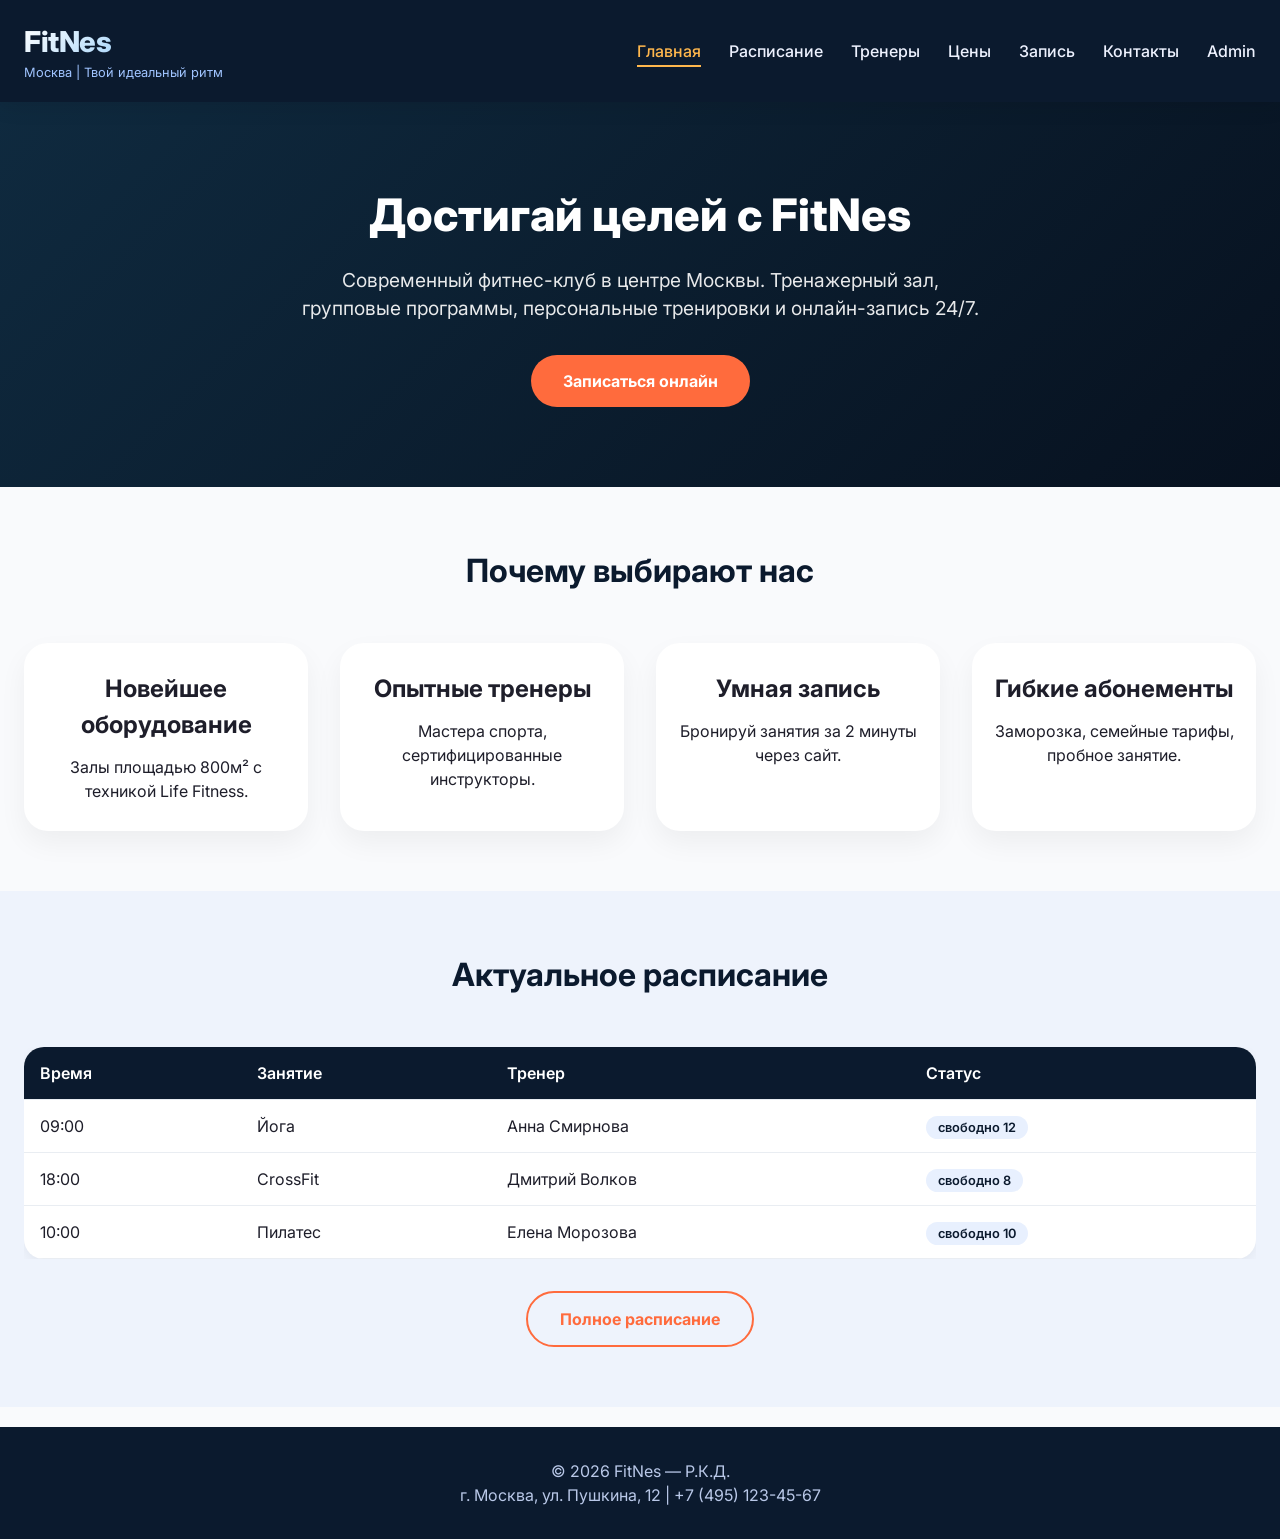
==== index.html @ ffdaf048 "Add files via upload" ====
<!DOCTYPE html>
<html lang="ru">
<head>
    <meta charset="UTF-8">
    <meta name="viewport" content="width=device-width, initial-scale=1.0, user-scalable=yes">
    <title>FitNes - Фитнес клуб | Главная</title>
    <link rel="preconnect" href="https://fonts.googleapis.com">
    <link rel="preconnect" href="https://fonts.gstatic.com" crossorigin>
    <link href="https://fonts.googleapis.com/css2?family=Inter:opsz,wght@14..32,300;14..32,400;14..32,600;14..32,700;14..32,800&display=swap" rel="stylesheet">
    <link rel="stylesheet" href="fitnesstyle.css">
</head>
<body>
<header class="header">
    <div class="container">
        <div class="logo">
            <h1>FitNes</h1>
            <p>Москва | Твой идеальный ритм</p>
        </div>
        <nav class="nav">
            <ul>
                <li><a href="index.html" class="active">Главная</a></li>
                <li><a href="schedule.html">Расписание</a></li>
                <li><a href="trainers.html">Тренеры</a></li>
                <li><a href="prices.html">Цены</a></li>
                <li><a href="booking.html">Запись</a></li>
                <li><a href="contact.html">Контакты</a></li>
                <li><a href="admin.html">Admin</a></li>
            </ul>
        </nav>
    </div>
</header>

<main>
    <section class="hero">
        <div class="container">
            <h2>Достигай целей с FitNes</h2>
            <p>Современный фитнес-клуб в центре Москвы. Тренажерный зал, групповые программы, персональные тренировки и онлайн-запись 24/7.</p>
            <a href="booking.html" class="btn">Записаться онлайн</a>
        </div>
    </section>

    <section class="section">
        <div class="container">
            <h2 class="section-title">Почему выбирают нас</h2>
            <div class="card-grid">
                <div class="card"><i class="fas fa-dumbbell"></i><h3>Новейшее оборудование</h3><p>Залы площадью 800м² с техникой Life Fitness.</p></div>
                <div class="card"><i class="fas fa-chalkboard-user"></i><h3>Опытные тренеры</h3><p>Мастера спорта, сертифицированные инструкторы.</p></div>
                <div class="card"><i class="fas fa-calendar-check"></i><h3>Умная запись</h3><p>Бронируй занятия за 2 минуты через сайт.</p></div>
                <div class="card"><i class="fas fa-heartbeat"></i><h3>Гибкие абонементы</h3><p>Заморозка, семейные тарифы, пробное занятие.</p></div>
            </div>
        </div>
    </section>

    <section class="section" style="background: #eef3fc;">
        <div class="container">
            <h2 class="section-title">Актуальное расписание</h2>
            <div class="table-wrapper">
                <table id="index-schedule">
                    <thead><tr><th>Время</th><th>Занятие</th><th>Тренер</th><th>Статус</th></tr>
                    </thead>
                    <tbody></tbody>
                </table>
            </div>
            <div style="text-align: center; margin-top: 32px;">
                <a href="schedule.html" class="btn btn-outline">Полное расписание</a>
            </div>
        </div>
    </section>
</main>

<footer>
    <div class="container">
        <p>© 2026 FitNes — Р.К.Д. </p>
        <p><i class="fas fa-map-marker-alt"></i> г. Москва, ул. Пушкина, 12 | <i class="fas fa-phone"></i> +7 (495) 123-45-67</p>
    </div>
</footer>

<script>
    if (!localStorage.getItem('trainings')) {
        const defaultTrainings = [
            { id: 1, day: "Понедельник", time: "09:00", activity: "Йога", trainer: "Анна Смирнова", spots: 12 },
            { id: 2, day: "Понедельник", time: "18:00", activity: "CrossFit", trainer: "Дмитрий Волков", spots: 8 },
            { id: 3, day: "Вторник", time: "10:00", activity: "Пилатес", trainer: "Елена Морозова", spots: 10 },
            { id: 4, day: "Вторник", time: "19:00", activity: "Танцы", trainer: "Олег Иванов", spots: 15 },
            { id: 5, day: "Среда", time: "12:00", activity: "Бокс", trainer: "Максим Кравцов", spots: 6 },
            { id: 6, day: "Среда", time: "20:00", activity: "Zumba", trainer: "Кристина Павлова", spots: 20 },
            { id: 7, day: "Четверг", time: "08:30", activity: "Стретчинг", trainer: "Анна Смирнова", spots: 14 },
            { id: 8, day: "Пятница", time: "17:00", activity: "Функциональный тренинг", trainer: "Дмитрий Волков", spots: 9 }
        ];
        localStorage.setItem('trainings', JSON.stringify(defaultTrainings));
    }
    if (!localStorage.getItem('bookings')) localStorage.setItem('bookings', JSON.stringify([]));
    if (!localStorage.getItem('contacts')) localStorage.setItem('contacts', JSON.stringify([]));

    function renderIndexSchedule() {
        const trainings = JSON.parse(localStorage.getItem('trainings'));
        const tbody = document.querySelector('#index-schedule tbody');
        if(tbody && trainings) {
            tbody.innerHTML = trainings.slice(0,3).map(t => `<tr><td>${t.time}</td><td>${t.activity}</td><td>${t.trainer}</td><td><span class="badge">свободно ${t.spots}</span></td></tr>`).join('');
        }
    }
    renderIndexSchedule();
</script>
</body>
</html>
---- fitnesstyle.css ----
* {
            margin: 0;
            padding: 0;
            box-sizing: border-box;
        }

        body {
            font-family: 'Inter', sans-serif;
            background-color: #f9fafc;
            color: #1e1e2a;
            line-height: 1.5;
        }

        /* Контейнер */
        .container {
            max-width: 1280px;
            margin: 0 auto;
            padding: 0 24px;
        }

        /* Шапка */
        .header {
            background: #0b1a2e;
            color: white;
            padding: 20px 0;
            position: sticky;
            top: 0;
            z-index: 100;
            box-shadow: 0 4px 20px rgba(0,0,0,0.1);
        }
        .header .container {
            display: flex;
            align-items: center;
            justify-content: space-between;
            flex-wrap: wrap;
            gap: 16px;
        }
        .logo h1 {
            font-size: 1.8rem;
            font-weight: 800;
            letter-spacing: -0.5px;
            background: linear-gradient(135deg, #fff, #64b5f6);
            -webkit-background-clip: text;
            background-clip: text;
            color: transparent;
        }
        .logo p {
            font-size: 0.8rem;
            color: #a0c4ff;
        }
        .nav ul {
            display: flex;
            gap: 28px;
            list-style: none;
            flex-wrap: wrap;
        }
        .nav a {
            color: #eef2ff;
            text-decoration: none;
            font-weight: 500;
            transition: 0.2s;
            font-size: 1rem;
        }
        .nav a:hover, .nav a.active {
            color: #ffb74d;
            border-bottom: 2px solid #ffb74d;
            padding-bottom: 4px;
        }

        /* Герой-блок */
        .hero {
            background: linear-gradient(135deg, #0f2a3f, #07111f);
            color: white;
            padding: 80px 0;
            text-align: center;
        }
        .hero h2 {
            font-size: 2.8rem;
            font-weight: 800;
            margin-bottom: 16px;
        }
        .hero p {
            font-size: 1.2rem;
            max-width: 700px;
            margin: 0 auto 32px;
            opacity: 0.9;
        }
        .btn {
            display: inline-block;
            background: #ff6b3d;
            color: white;
            padding: 14px 32px;
            border-radius: 40px;
            text-decoration: none;
            font-weight: 700;
            transition: 0.2s;
            border: none;
            cursor: pointer;
            font-size: 1rem;
        }
        .btn-outline {
            background: transparent;
            border: 2px solid #ff6b3d;
            color: #ff6b3d;
        }
        .btn-outline:hover {
            background: #ff6b3d;
            color: white;
        }
        .btn:hover {
            background: #e55a2c;
            transform: translateY(-2px);
        }

        /* Секции общие */
        .section {
            padding: 70px 0;
        }
        .section-title {
            font-size: 2.2rem;
            font-weight: 700;
            text-align: center;
            margin-bottom: 48px;
            color: #0b1a2e;
        }
        .card-grid {
            display: grid;
            grid-template-columns: repeat(auto-fit, minmax(280px, 1fr));
            gap: 32px;
        }
        .card {
            background: white;
            border-radius: 24px;
            padding: 28px 20px;
            box-shadow: 0 12px 28px rgba(0,0,0,0.05);
            transition: 0.2s;
            text-align: center;
        }
        .card i {
            font-size: 2.8rem;
            color: #ff6b3d;
            margin-bottom: 20px;
        }
        .card h3 {
            margin-bottom: 12px;
            font-size: 1.5rem;
        }

        /* Таблицы */
        .table-wrapper {
            overflow-x: auto;
        }
        table {
            width: 100%;
            background: white;
            border-radius: 20px;
            border-collapse: collapse;
            overflow: hidden;
            box-shadow: 0 4px 12px rgba(0,0,0,0.05);
        }
        th, td {
            padding: 14px 16px;
            text-align: left;
            border-bottom: 1px solid #e9edf2;
        }
        th {
            background: #0b1a2e;
            color: white;
            font-weight: 600;
        }
        tr:hover td {
            background-color: #f5f7fc;
        }
        .badge {
            background: #e8f0fe;
            color: #0b1a2e;
            padding: 4px 12px;
            border-radius: 30px;
            font-size: 0.8rem;
            font-weight: 600;
        }

        /* карточки тренеров */
        .trainer-card {
            text-align: center;
            background: white;
            border-radius: 28px;
            overflow: hidden;
            box-shadow: 0 15px 30px rgba(0,0,0,0.05);
        }
        .trainer-card img {
            width: 100%;
            height: 260px;
            object-fit: cover;
            background: #ddd;
        }
        .trainer-info {
            padding: 24px;
        }
        .price-list {
            list-style: none;
        }
        .price-list li {
            padding: 14px 0;
            border-bottom: 1px solid #edf2f7;
            display: flex;
            justify-content: space-between;
            font-weight: 500;
        }

        /* форма */
        .form-group {
            margin-bottom: 20px;
        }
        input, select, textarea {
            width: 100%;
            padding: 14px 18px;
            border: 1px solid #ccd7e6;
            border-radius: 30px;
            font-size: 1rem;
            font-family: inherit;
        }
        textarea {
            border-radius: 24px;
            resize: vertical;
        }

        .contact-grid {
            display: grid;
            grid-template-columns: 1fr 1fr;
            gap: 40px;
        }

        footer {
            background: #0b1a2e;
            color: #b9c8e8;
            padding: 32px 0;
            text-align: center;
        }

        @media (max-width: 768px) {
            .hero h2 { font-size: 2rem; }
            .section-title { font-size: 1.8rem; }
            .contact-grid { grid-template-columns: 1fr; }
            .nav ul { gap: 16px; justify-content: center; }
        }
        .alert-success {
            background: #d1e7dd;
            color: #0f5132;
            padding: 12px;
            border-radius: 12px;
            margin-top: 16px;
        }
        .admin-table {
            font-size: 0.9rem;
        }
                * { margin:0; padding:0; box-sizing: border-box; }
        body { font-family: 'Inter', sans-serif; background:#f9fafc; color:#1e1e2a; }
        .container { max-width:1280px; margin:0 auto; padding:0 24px; }
        .header { background:#0b1a2e; color:white; padding:20px 0; position:sticky; top:0; z-index:100; }
        .header .container { display:flex; justify-content:space-between; align-items:center; flex-wrap:wrap; gap:16px; }
        .logo h1 { font-size:1.8rem; font-weight:800; background:linear-gradient(135deg,#fff,#64b5f6); -webkit-background-clip:text; background-clip:text; color:transparent; }
        .nav ul { display:flex; gap:28px; list-style:none; flex-wrap:wrap; }
        .nav a { color:#eef2ff; text-decoration:none; font-weight:500; }
        .nav a:hover, .nav a.active { color:#ffb74d; border-bottom:2px solid #ffb74d; padding-bottom:4px; }
        .section { padding:60px 0; }
        .section-title { font-size:2rem; margin-bottom:32px; text-align:center; }
        table { width:100%; background:white; border-radius:20px; border-collapse:collapse; overflow:hidden; box-shadow:0 4px 12px rgba(0,0,0,0.05); }
        th, td { padding:14px 16px; text-align:left; border-bottom:1px solid #e9edf2; }
        th { background:#0b1a2e; color:white; }
        .btn-small { background:#ff6b3d; color:white; border:none; padding:6px 16px; border-radius:40px; cursor:pointer; font-weight:600; }
        .btn-small:hover { background:#e55a2c; }
        footer { background:#0b1a2e; color:#b9c8e8; padding:32px 0; text-align:center; margin-top:40px; }
        @media (max-width:768px){ .nav ul { gap:16px; justify-content:center; } table, th, td { font-size:0.85rem; } }
        .filter-bar { margin-bottom:24px; display:flex; gap:12px; flex-wrap:wrap; }
        .filter-bar select, .filter-bar input { padding:10px 16px; border-radius:40px; border:1px solid #ccc; }
        *{margin:0;padding:0;box-sizing:border-box}body{font-family:'Inter',sans-serif;background:#f9fafc}.container{max-width:1280px;margin:0 auto;padding:0 24px}.header{background:#0b1a2e;color:white;padding:20px 0}.header .container{display:flex;justify-content:space-between;align-items:center;flex-wrap:wrap}.nav ul{display:flex;gap:28px;list-style:none;flex-wrap:wrap}.nav a{color:#eef2ff;text-decoration:none}.nav a.active,.nav a:hover{color:#ffb74d}.section{padding:60px 0}.section-title{font-size:2rem;text-align:center;margin-bottom:48px}.trainer-grid{display:grid;grid-template-columns:repeat(auto-fit,minmax(260px,1fr));gap:32px}.trainer-card{background:white;border-radius:28px;overflow:hidden;box-shadow:0 10px 25px rgba(0,0,0,0.05);text-align:center}.trainer-card img{width:100%;height:280px;object-fit:cover;background:#ccc}.trainer-card h3{margin:20px 0 8px}.trainer-card p{padding:0 16px 20px;color:#4a5568}footer{background:#0b1a2e;color:#b9c8e8;text-align:center;padding:32px 0;margin-top:20px}
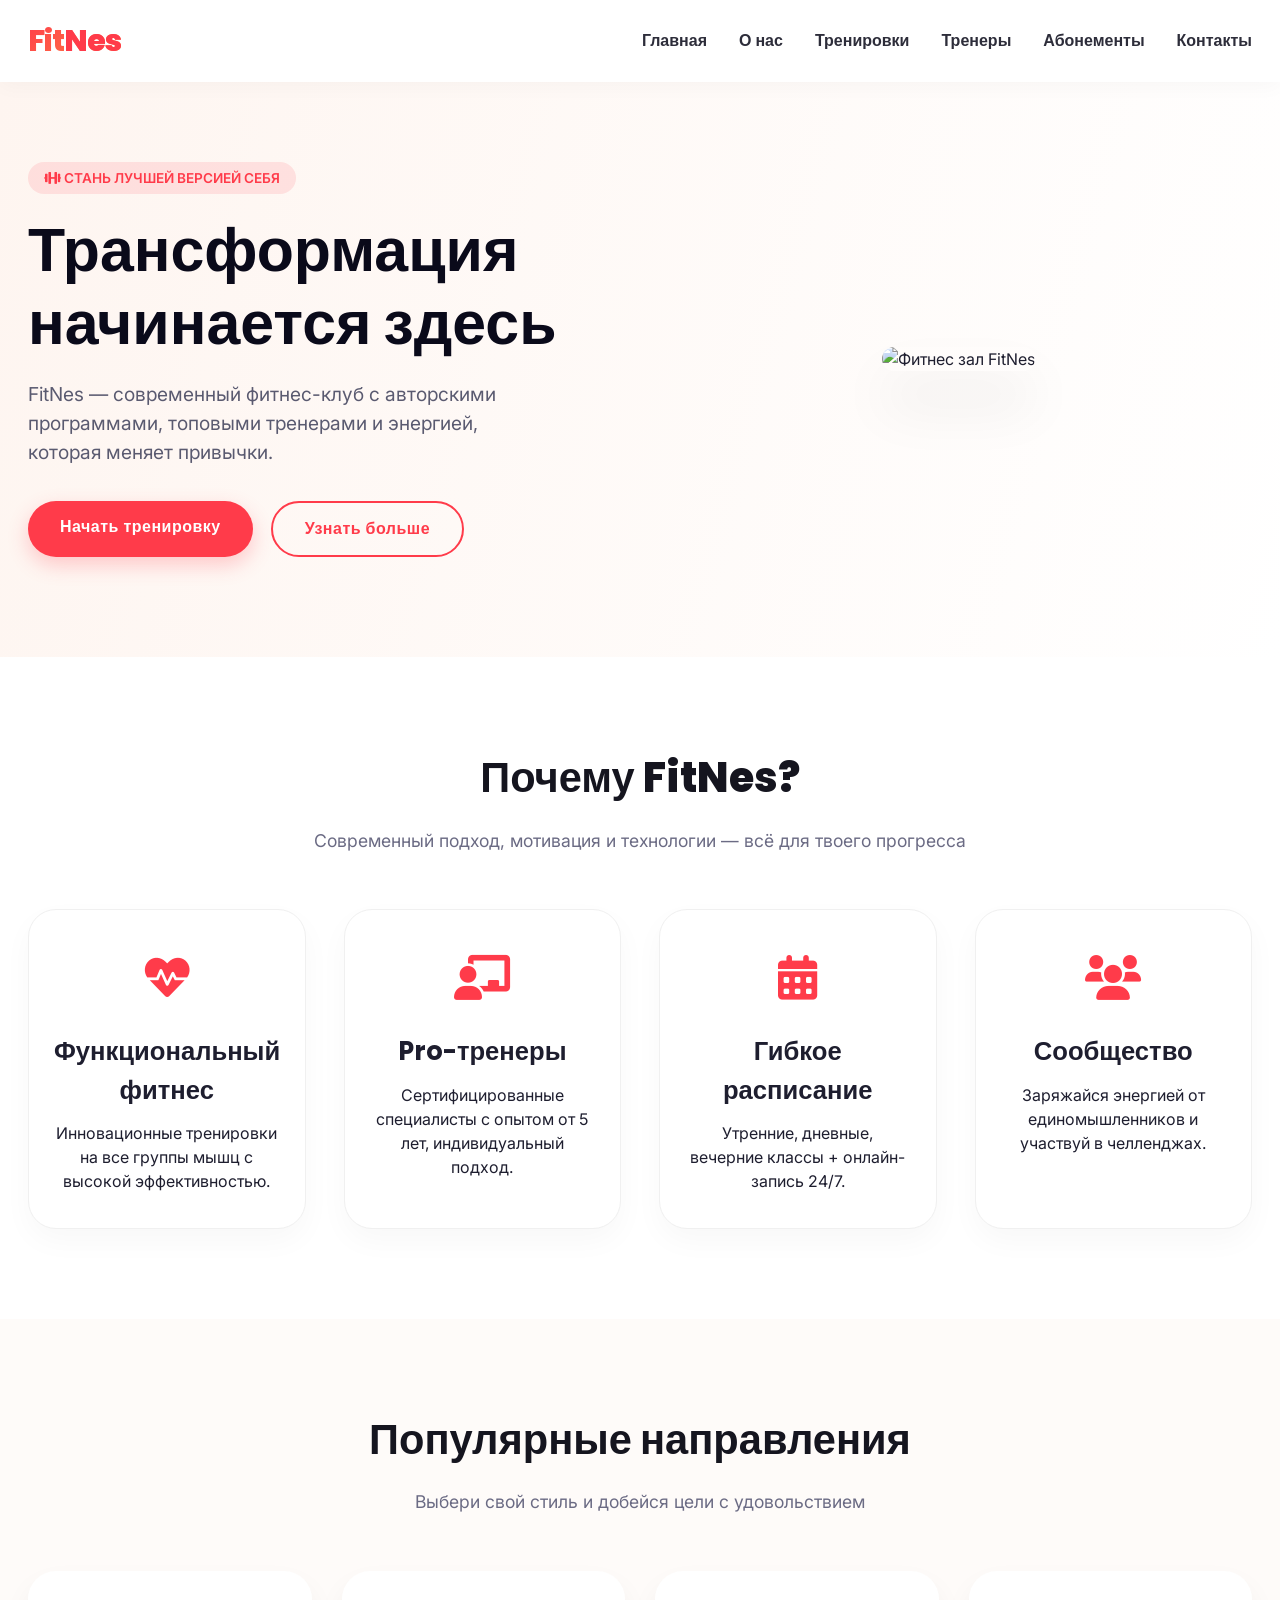
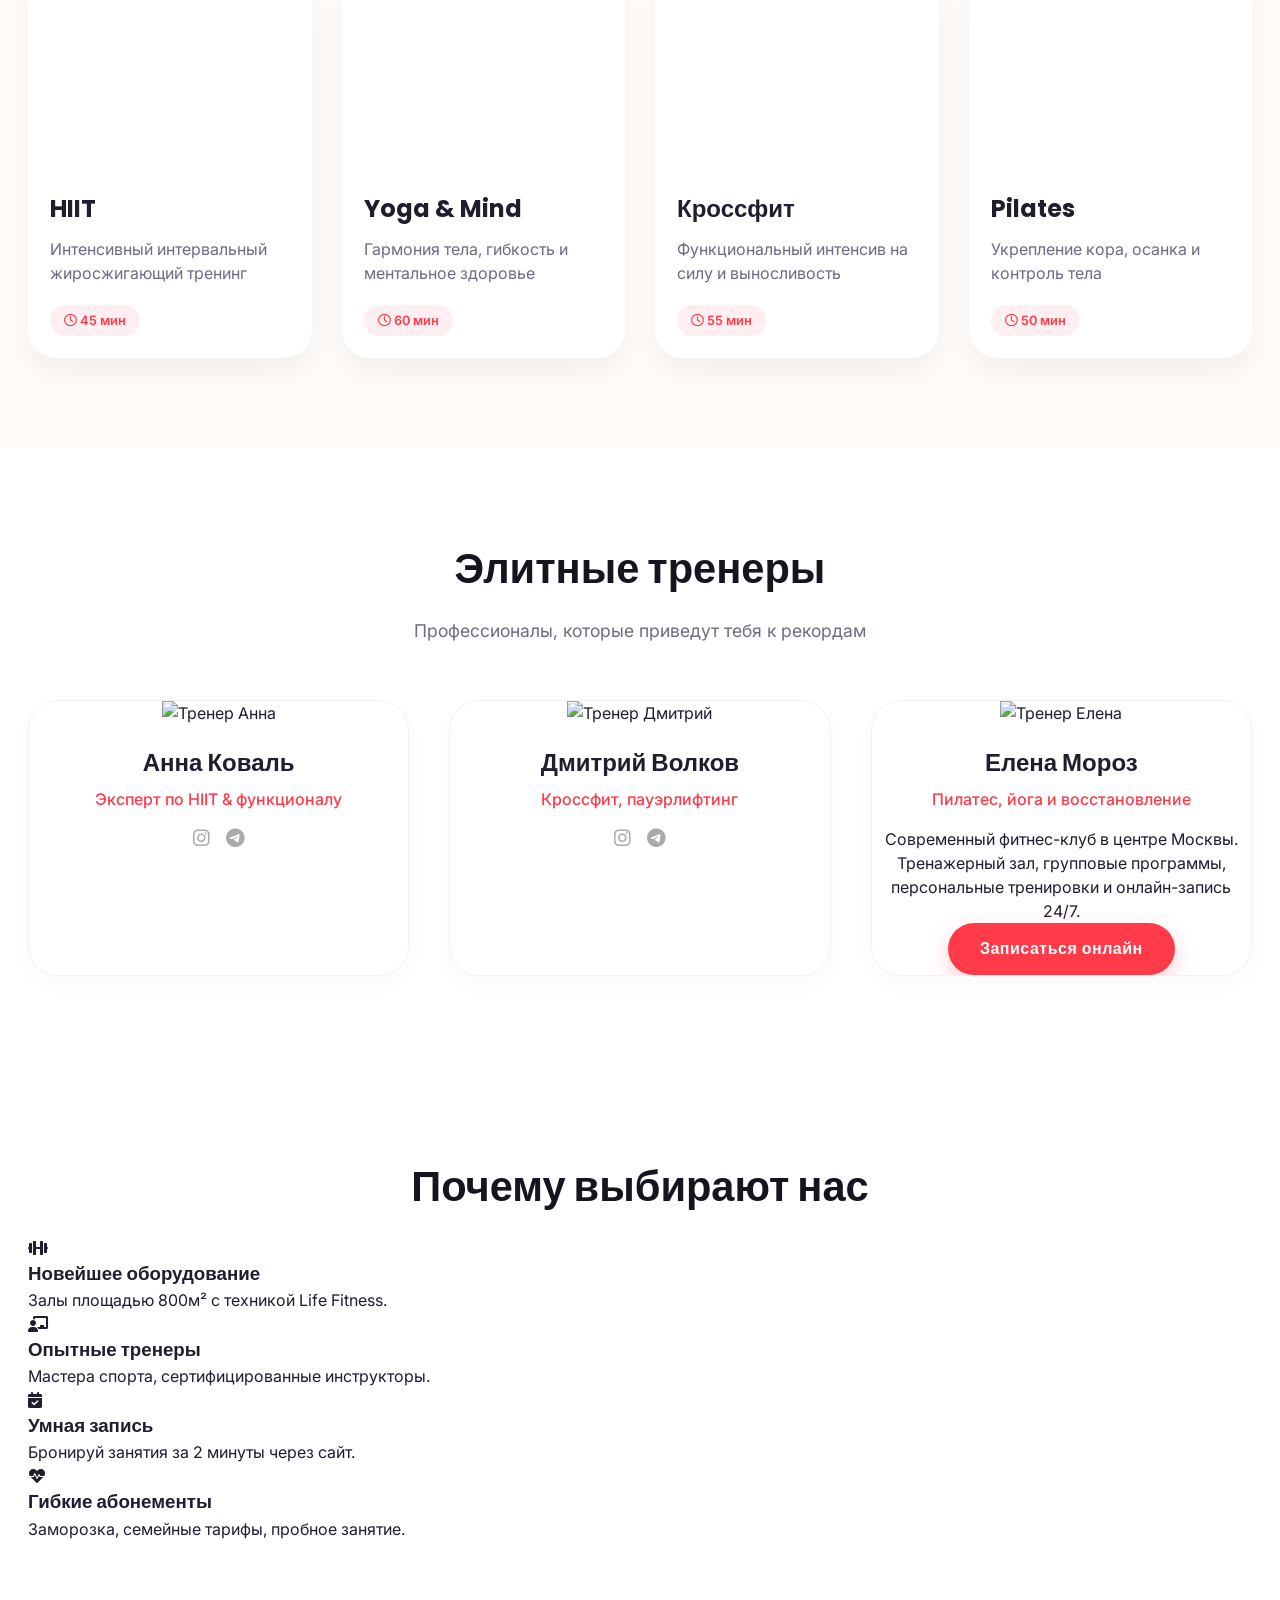
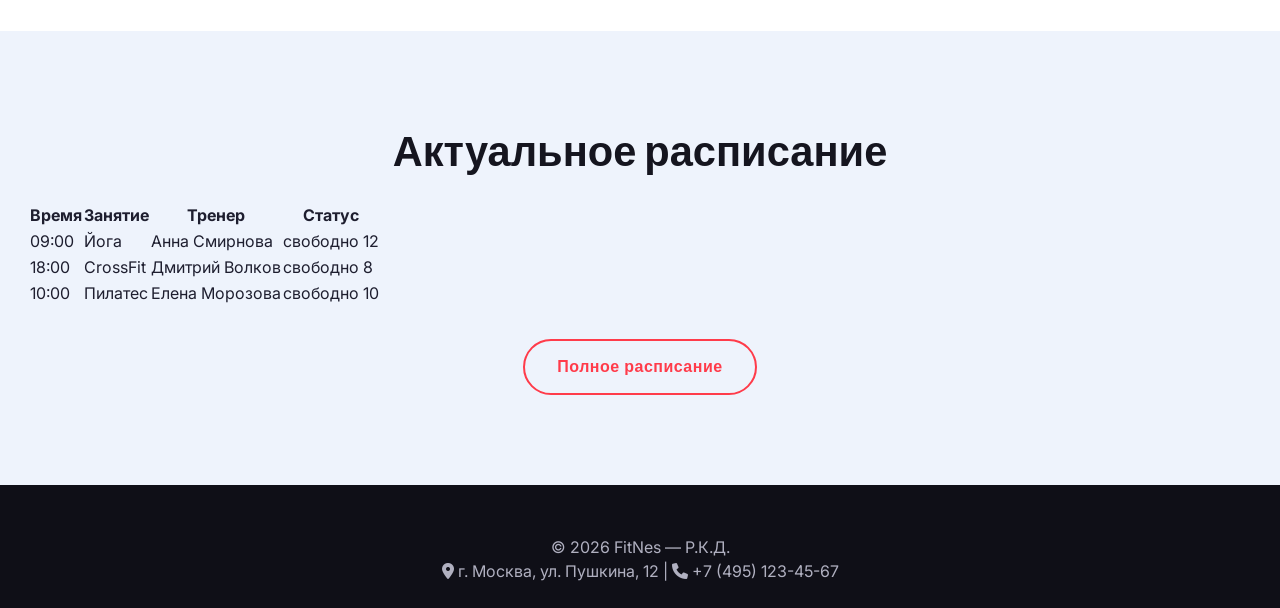
==== commit 3da77d9a: "Update index.html" ====
--- a/index.html
+++ b/index.html
@@ -2,39 +2,586 @@
 <html lang="ru">
 <head>
     <meta charset="UTF-8">
-    <meta name="viewport" content="width=device-width, initial-scale=1.0, user-scalable=yes">
-    <title>FitNes - Фитнес клуб | Главная</title>
-    <link rel="preconnect" href="https://fonts.googleapis.com">
-    <link rel="preconnect" href="https://fonts.gstatic.com" crossorigin>
-    <link href="https://fonts.googleapis.com/css2?family=Inter:opsz,wght@14..32,300;14..32,400;14..32,600;14..32,700;14..32,800&display=swap" rel="stylesheet">
-    <link rel="stylesheet" href="fitnesstyle.css">
+    <meta name="viewport" content="width=device-width, initial-scale=1.0, maximum-scale=1.0, user-scalable=yes">
+    <title>FitNes | Фитнес-клуб нового поколения</title>
+    <!-- Font Awesome 6 (icons) -->
+    <link rel="stylesheet" href="https://cdnjs.cloudflare.com/ajax/libs/font-awesome/6.0.0-beta3/css/all.min.css">
+    <!-- Google Fonts -->
+    <link href="https://fonts.googleapis.com/css2?family=Inter:opsz,wght@14..32,300;14..32,400;14..32,600;14..32,700;14..32,800&family=Poppins:wght@400;500;600;700;800&display=swap" rel="stylesheet">
+    <style>
+        /* ----------------------------------------------------------------
+           CSS отдельно (полный стиль для FitNes)
+           Все стили вынесены в этот блок для чистоты и удобства
+        ---------------------------------------------------------------- */
+        * {
+            margin: 0;
+            padding: 0;
+            box-sizing: border-box;
+        }
+
+        body {
+            font-family: 'Inter', sans-serif;
+            background-color: #ffffff;
+            color: #1e1e2f;
+            line-height: 1.5;
+            scroll-behavior: smooth;
+            overflow-x: hidden;
+        }
+
+        h1, h2, h3, h4, .logo, .nav-links a, .btn, .price {
+            font-family: 'Poppins', sans-serif;
+        }
+
+        .container {
+            max-width: 1280px;
+            margin: 0 auto;
+            padding: 0 28px;
+        }
+
+        /* Buttons */
+        .btn {
+            display: inline-block;
+            background: #ff3b4a;
+            color: white;
+            font-weight: 600;
+            padding: 14px 32px;
+            border-radius: 40px;
+            text-decoration: none;
+            transition: all 0.3s ease;
+            border: none;
+            cursor: pointer;
+            font-size: 1rem;
+            letter-spacing: 0.5px;
+            box-shadow: 0 8px 20px rgba(255, 59, 74, 0.25);
+        }
+
+        .btn-outline {
+            background: transparent;
+            border: 2px solid #ff3b4a;
+            color: #ff3b4a;
+            box-shadow: none;
+        }
+
+        .btn-outline:hover {
+            background: #ff3b4a;
+            color: white;
+            transform: translateY(-3px);
+        }
+
+        .btn:hover {
+            background: #e02e3c;
+            transform: translateY(-3px);
+            box-shadow: 0 15px 25px rgba(255, 59, 74, 0.35);
+        }
+
+        /* Header / Navbar */
+        header {
+            background: rgba(255, 255, 255, 0.98);
+            backdrop-filter: blur(0px);
+            box-shadow: 0 4px 20px rgba(0, 0, 0, 0.03);
+            position: sticky;
+            top: 0;
+            z-index: 1000;
+            width: 100%;
+            transition: all 0.2s;
+        }
+
+        .navbar {
+            display: flex;
+            justify-content: space-between;
+            align-items: center;
+            padding: 18px 0;
+            flex-wrap: wrap;
+        }
+
+        .logo {
+            font-size: 1.9rem;
+            font-weight: 800;
+            letter-spacing: -1px;
+            background: linear-gradient(135deg, #ff3b4a, #ff8c42);
+            background-clip: text;
+            -webkit-background-clip: text;
+            color: transparent;
+        }
+        .logo span {
+            color: #ff3b4a;
+            background: none;
+            -webkit-background-clip: unset;
+        }
+
+        .nav-links {
+            display: flex;
+            gap: 32px;
+            list-style: none;
+        }
+
+        .nav-links li a {
+            text-decoration: none;
+            font-weight: 600;
+            color: #2d2d3a;
+            transition: 0.2s;
+            font-size: 1rem;
+        }
+
+        .nav-links li a:hover, .nav-links li a.active {
+            color: #ff3b4a;
+        }
+
+        .hamburger {
+            display: none;
+            font-size: 1.8rem;
+            cursor: pointer;
+            color: #1e1e2f;
+        }
+
+        /* Hero Section */
+        .hero {
+            background: linear-gradient(105deg, #fef5f0 0%, #ffffff 100%);
+            padding: 80px 0 100px;
+            position: relative;
+            overflow: hidden;
+        }
+        .hero-grid {
+            display: flex;
+            align-items: center;
+            gap: 50px;
+            flex-wrap: wrap;
+        }
+        .hero-content {
+            flex: 1;
+        }
+        .hero-badge {
+            background: rgba(255, 59, 74, 0.12);
+            display: inline-block;
+            padding: 6px 16px;
+            border-radius: 40px;
+            color: #ff3b4a;
+            font-weight: 600;
+            font-size: 0.85rem;
+            margin-bottom: 20px;
+        }
+        .hero-content h1 {
+            font-size: 3.8rem;
+            line-height: 1.2;
+            font-weight: 800;
+            color: #0a0a1a;
+            margin-bottom: 20px;
+        }
+        .hero-content p {
+            font-size: 1.2rem;
+            color: #5a5a70;
+            max-width: 500px;
+            margin-bottom: 35px;
+        }
+        .hero-buttons {
+            display: flex;
+            gap: 18px;
+            flex-wrap: wrap;
+        }
+        .hero-image {
+            flex: 1;
+            text-align: center;
+        }
+        .hero-image img {
+            max-width: 100%;
+            border-radius: 40px;
+            box-shadow: 0 35px 55px rgba(0,0,0,0.08);
+        }
+
+        /* Section titles */
+        section {
+            padding: 90px 0;
+        }
+        .section-title {
+            text-align: center;
+            font-size: 2.6rem;
+            font-weight: 800;
+            margin-bottom: 18px;
+            color: #15151f;
+        }
+        .section-sub {
+            text-align: center;
+            color: #6b6b84;
+            max-width: 680px;
+            margin: 0 auto 55px;
+            font-size: 1.1rem;
+        }
+
+        /* Features grid */
+        .features-grid {
+            display: grid;
+            grid-template-columns: repeat(auto-fit, minmax(260px, 1fr));
+            gap: 38px;
+            margin-top: 20px;
+        }
+        .feature-card {
+            background: #ffffff;
+            padding: 35px 25px;
+            border-radius: 28px;
+            text-align: center;
+            transition: 0.25s ease;
+            box-shadow: 0 12px 30px rgba(0, 0, 0, 0.03);
+            border: 1px solid #f0f0f0;
+        }
+        .feature-card:hover {
+            transform: translateY(-8px);
+            border-color: #ffe0e2;
+            box-shadow: 0 25px 40px rgba(255, 59, 74, 0.08);
+        }
+        .feature-icon {
+            font-size: 2.8rem;
+            color: #ff3b4a;
+            margin-bottom: 20px;
+        }
+        .feature-card h3 {
+            font-size: 1.6rem;
+            margin-bottom: 12px;
+        }
+
+        /* Classes grid */
+        .classes-grid {
+            display: grid;
+            grid-template-columns: repeat(auto-fit, minmax(260px, 1fr));
+            gap: 30px;
+        }
+        .class-card {
+            background: white;
+            border-radius: 28px;
+            overflow: hidden;
+            box-shadow: 0 15px 30px rgba(0, 0, 0, 0.05);
+            transition: all 0.3s;
+        }
+        .class-card:hover {
+            transform: scale(1.02);
+        }
+        .class-img {
+            height: 200px;
+            background-size: cover;
+            background-position: center;
+        }
+        .class-card h3, .class-card p {
+            padding: 0 22px;
+        }
+        .class-card h3 {
+            margin-top: 20px;
+            font-size: 1.5rem;
+        }
+        .class-card p {
+            color: #6b6b84;
+            margin: 10px 0 20px;
+        }
+        .class-tag {
+            display: inline-block;
+            margin: 0 22px 22px;
+            background: #ffeff0;
+            padding: 6px 14px;
+            border-radius: 50px;
+            font-weight: 600;
+            font-size: 0.8rem;
+            color: #ff3b4a;
+        }
+
+        /* Trainers grid */
+        .trainers-grid {
+            display: grid;
+            grid-template-columns: repeat(auto-fit, minmax(270px, 1fr));
+            gap: 40px;
+        }
+        .trainer-card {
+            background: #ffffff;
+            border-radius: 30px;
+            overflow: hidden;
+            text-align: center;
+            box-shadow: 0 10px 25px rgba(0,0,0,0.02);
+            transition: 0.3s;
+            border: 1px solid #f2f2f2;
+        }
+        .trainer-card img {
+            width: 100%;
+            height: 300px;
+            object-fit: cover;
+        }
+        .trainer-card h3 {
+            margin-top: 20px;
+            font-size: 1.5rem;
+        }
+        .trainer-role {
+            color: #ff3b4a;
+            font-weight: 500;
+            margin: 6px 0 16px;
+        }
+        .trainer-social i {
+            margin: 0 8px 20px;
+            font-size: 1.2rem;
+            color: #aaa;
+            transition: 0.2s;
+            cursor: pointer;
+        }
+        .trainer-social i:hover { color: #ff3b4a; }
+
+        /* Pricing */
+        .pricing-grid {
+            display: flex;
+            flex-wrap: wrap;
+            gap: 30px;
+            justify-content: center;
+        }
+        .pricing-card {
+            background: white;
+            flex: 1;
+            min-width: 260px;
+            border-radius: 32px;
+            padding: 40px 25px;
+            text-align: center;
+            transition: 0.25s;
+            border: 1px solid #eee;
+            box-shadow: 0 12px 25px rgba(0,0,0,0.02);
+        }
+        .pricing-card.popular {
+            border: 2px solid #ff3b4a;
+            background: #fffafb;
+            transform: scale(1.02);
+        }
+        .price {
+            font-size: 2.9rem;
+            font-weight: 800;
+            color: #1e1e2f;
+            margin: 20px 0;
+        }
+        .price small {
+            font-size: 1rem;
+            font-weight: 400;
+        }
+        .pricing-card ul {
+            list-style: none;
+            margin: 30px 0;
+        }
+        .pricing-card li {
+            margin: 12px 0;
+            color: #5a5a70;
+        }
+
+        /* Testimonials */
+        .testimonials-slider {
+            display: flex;
+            gap: 35px;
+            flex-wrap: wrap;
+            justify-content: center;
+        }
+        .testimonial {
+            background: #fefaf8;
+            border-radius: 32px;
+            padding: 35px;
+            max-width: 380px;
+            box-shadow: 0 12px 28px rgba(0,0,0,0.03);
+            border: 1px solid #fae9e5;
+        }
+        .stars {
+            color: #ffb83b;
+            margin-bottom: 18px;
+        }
+        .testimonial p {
+            font-style: italic;
+            color: #2d2d3a;
+            margin-bottom: 25px;
+        }
+        .testimonial h4 {
+            font-weight: 700;
+        }
+
+        /* Contact */
+        .contact-wrap {
+            display: flex;
+            flex-wrap: wrap;
+            gap: 45px;
+            background: #fefbf9;
+            border-radius: 48px;
+            padding: 45px;
+        }
+        .contact-info {
+            flex: 1;
+        }
+        .contact-info i {
+            color: #ff3b4a;
+            margin-right: 15px;
+            width: 28px;
+        }
+        .contact-info p {
+            margin: 20px 0;
+            display: flex;
+            align-items: center;
+        }
+        .contact-form {
+            flex: 1;
+        }
+        .input-group {
+            margin-bottom: 20px;
+        }
+        .input-group input, .input-group textarea {
+            width: 100%;
+            padding: 15px 20px;
+            border-radius: 50px;
+            border: 1px solid #e2e2e8;
+            font-family: inherit;
+            transition: 0.2s;
+        }
+        .input-group textarea {
+            border-radius: 28px;
+            resize: vertical;
+        }
+        .input-group input:focus, .input-group textarea:focus {
+            outline: none;
+            border-color: #ff3b4a;
+        }
+
+        /* Footer */
+        footer {
+            background: #0f0f17;
+            color: #b0b0c0;
+            padding: 50px 0 25px;
+            text-align: center;
+        }
+        .social-icons {
+            margin: 25px 0;
+        }
+        .social-icons a {
+            color: white;
+            background: #252536;
+            margin: 0 10px;
+            display: inline-block;
+            width: 44px;
+            height: 44px;
+            line-height: 44px;
+            border-radius: 50%;
+            transition: 0.25s;
+        }
+        .social-icons a:hover {
+            background: #ff3b4a;
+            transform: translateY(-3px);
+        }
+
+        /* Responsive */
+        @media (max-width: 980px) {
+            .hero-content h1 { font-size: 2.8rem; }
+            .section-title { font-size: 2rem; }
+            .navbar { padding: 15px 0; }
+            .nav-links {
+                position: fixed;
+                top: 75px;
+                left: -100%;
+                width: 80%;
+                height: calc(100vh - 75px);
+                background: white;
+                flex-direction: column;
+                align-items: center;
+                justify-content: flex-start;
+                padding-top: 50px;
+                gap: 35px;
+                transition: 0.3s;
+                box-shadow: 5px 0 20px rgba(0,0,0,0.05);
+                z-index: 999;
+            }
+            .nav-links.active {
+                left: 0;
+            }
+            .hamburger {
+                display: block;
+            }
+            .contact-wrap {
+                padding: 30px;
+            }
+        }
+        @media (max-width: 680px) {
+            .hero-grid { flex-direction: column-reverse; text-align: center; }
+            .hero-content p { max-width: 100%; }
+            .hero-buttons { justify-content: center; }
+            section { padding: 60px 0; }
+        }
+        .active-link {
+            color: #ff3b4a !important;
+            font-weight: 700;
+        }
+    </style>
 </head>
 <body>
-<header class="header">
+
+<header>
     <div class="container">
-        <div class="logo">
-            <h1>FitNes</h1>
-            <p>Москва | Твой идеальный ритм</p>
+        <div class="navbar">
+            <div class="logo">Fit<span>Nes</span></div>
+            <div class="hamburger" id="hamburger">
+                <i class="fas fa-bars"></i>
+            </div>
+            <ul class="nav-links" id="navLinks">
+                <li><a href="#home" class="nav-link">Главная</a></li>
+                <li><a href="#about" class="nav-link">О нас</a></li>
+                <li><a href="#classes" class="nav-link">Тренировки</a></li>
+                <li><a href="#trainers" class="nav-link">Тренеры</a></li>
+                <li><a href="#pricing" class="nav-link">Абонементы</a></li>
+                <li><a href="#contact" class="nav-link">Контакты</a></li>
+            </ul>
         </div>
-        <nav class="nav">
-            <ul>
-                <li><a href="index.html" class="active">Главная</a></li>
-                <li><a href="schedule.html">Расписание</a></li>
-                <li><a href="trainers.html">Тренеры</a></li>
-                <li><a href="prices.html">Цены</a></li>
-                <li><a href="booking.html">Запись</a></li>
-                <li><a href="contact.html">Контакты</a></li>
-                <li><a href="admin.html">Admin</a></li>
-            </ul>
-        </nav>
     </div>
 </header>
 
 <main>
-    <section class="hero">
+    <!-- Hero section -->
+    <section id="home" class="hero">
         <div class="container">
-            <h2>Достигай целей с FitNes</h2>
-            <p>Современный фитнес-клуб в центре Москвы. Тренажерный зал, групповые программы, персональные тренировки и онлайн-запись 24/7.</p>
+            <div class="hero-grid">
+                <div class="hero-content">
+                    <div class="hero-badge"><i class="fas fa-dumbbell"></i>  СТАНЬ ЛУЧШЕЙ ВЕРСИЕЙ СЕБЯ</div>
+                    <h1>Трансформация<br> начинается здесь</h1>
+                    <p>FitNes — современный фитнес-клуб с авторскими программами, топовыми тренерами и энергией, которая меняет привычки.</p>
+                    <div class="hero-buttons">
+                        <a href="#pricing" class="btn">Начать тренировку</a>
+                        <a href="#about" class="btn btn-outline">Узнать больше</a>
+                    </div>
+                </div>
+                <div class="hero-image">
+                    <img src="https://images.pexels.com/photos/4162449/pexels-photo-4162449.jpeg?auto=compress&cs=tinysrgb&w=800&h=600&fit=crop" alt="Фитнес зал FitNes">
+                </div>
+            </div>
+        </div>
+    </section>
+
+    <!-- About / Features -->
+    <section id="about">
+        <div class="container">
+            <h2 class="section-title">Почему FitNes?</h2>
+            <div class="section-sub">Современный подход, мотивация и технологии — всё для твоего прогресса</div>
+            <div class="features-grid">
+                <div class="feature-card"><div class="feature-icon"><i class="fas fa-heartbeat"></i></div><h3>Функциональный фитнес</h3><p>Инновационные тренировки на все группы мышц с высокой эффективностью.</p></div>
+                <div class="feature-card"><div class="feature-icon"><i class="fas fa-chalkboard-user"></i></div><h3>Pro-тренеры</h3><p>Сертифицированные специалисты с опытом от 5 лет, индивидуальный подход.</p></div>
+                <div class="feature-card"><div class="feature-icon"><i class="fas fa-calendar-alt"></i></div><h3>Гибкое расписание</h3><p>Утренние, дневные, вечерние классы + онлайн-запись 24/7.</p></div>
+                <div class="feature-card"><div class="feature-icon"><i class="fas fa-users"></i></div><h3>Сообщество</h3><p>Заряжайся энергией от единомышленников и участвуй в челленджах.</p></div>
+            </div>
+        </div>
+    </section>
+
+    <!-- Classes -->
+    <section id="classes" style="background-color: #fefbf9;">
+        <div class="container">
+            <h2 class="section-title">Популярные направления</h2>
+            <div class="section-sub">Выбери свой стиль и добейся цели с удовольствием</div>
+            <div class="classes-grid">
+                <div class="class-card"><div class="class-img" style="background-image: url('https://images.pexels.com/photos/5052877/pexels-photo-5052877.jpeg?auto=compress&cs=tinysrgb&w=600&h=400&fit=crop');"></div><h3>HIIT</h3><p>Интенсивный интервальный жиросжигающий тренинг</p><div class="class-tag"><i class="far fa-clock"></i> 45 мин</div></div>
+                <div class="class-card"><div class="class-img" style="background-image: url('https://images.pexels.com/photos/4498362/pexels-photo-4498362.jpeg?auto=compress&cs=tinysrgb&w=600&h=400&fit=crop');"></div><h3>Yoga & Mind</h3><p>Гармония тела, гибкость и ментальное здоровье</p><div class="class-tag"><i class="far fa-clock"></i> 60 мин</div></div>
+                <div class="class-card"><div class="class-img" style="background-image: url('https://images.pexels.com/photos/841130/pexels-photo-841130.jpeg?auto=compress&cs=tinysrgb&w=600&h=400&fit=crop');"></div><h3>Кроссфит</h3><p>Функциональный интенсив на силу и выносливость</p><div class="class-tag"><i class="far fa-clock"></i> 55 мин</div></div>
+                <div class="class-card"><div class="class-img" style="background-image: url('https://images.pexels.com/photos/3756766/pexels-photo-3756766.jpeg?auto=compress&cs=tinysrgb&w=600&h=400&fit=crop');"></div><h3>Pilates</h3><p>Укрепление кора, осанка и контроль тела</p><div class="class-tag"><i class="far fa-clock"></i> 50 мин</div></div>
+            </div>
+        </div>
+    </section>
+
+    <!-- Trainers -->
+    <section id="trainers">
+        <div class="container">
+            <h2 class="section-title">Элитные тренеры</h2>
+            <div class="section-sub">Профессионалы, которые приведут тебя к рекордам</div>
+            <div class="trainers-grid">
+                <div class="trainer-card"><img src="https://images.pexels.com/photos/428364/pexels-photo-428364.jpeg?auto=compress&cs=tinysrgb&w=400&h=500&fit=crop" alt="Тренер Анна"><h3>Анна Коваль</h3><div class="trainer-role">Эксперт по HIIT & функционалу</div><div class="trainer-social"><i class="fab fa-instagram"></i><i class="fab fa-telegram"></i></div></div>
+                <div class="trainer-card"><img src="https://images.pexels.com/photos/6455865/pexels-photo-6455865.jpeg?auto=compress&cs=tinysrgb&w=400&h=500&fit=crop" alt="Тренер Дмитрий"><h3>Дмитрий Волков</h3><div class="trainer-role">Кроссфит, пауэрлифтинг</div><div class="trainer-social"><i class="fab fa-instagram"></i><i class="fab fa-telegram"></i></div></div>
+                <div class="trainer-card"><img src="https://images.pexels.com/photos/6456124/pexels-photo-6456124.jpeg?auto=compress&cs=tinysrgb&w=400&h=500&fit=crop" alt="Тренер Елена"><h3>Елена Мороз</h3><div class="trainer-role">Пилатес, йога и восстановление</div>            <p>Современный фитнес-клуб в центре Москвы. Тренажерный зал, групповые программы, персональные тренировки и онлайн-запись 24/7.</p>
             <a href="booking.html" class="btn">Записаться онлайн</a>
         </div>
     </section>
@@ -102,4 +649,4 @@
     renderIndexSchedule();
 </script>
 </body>
-</html>+</html>
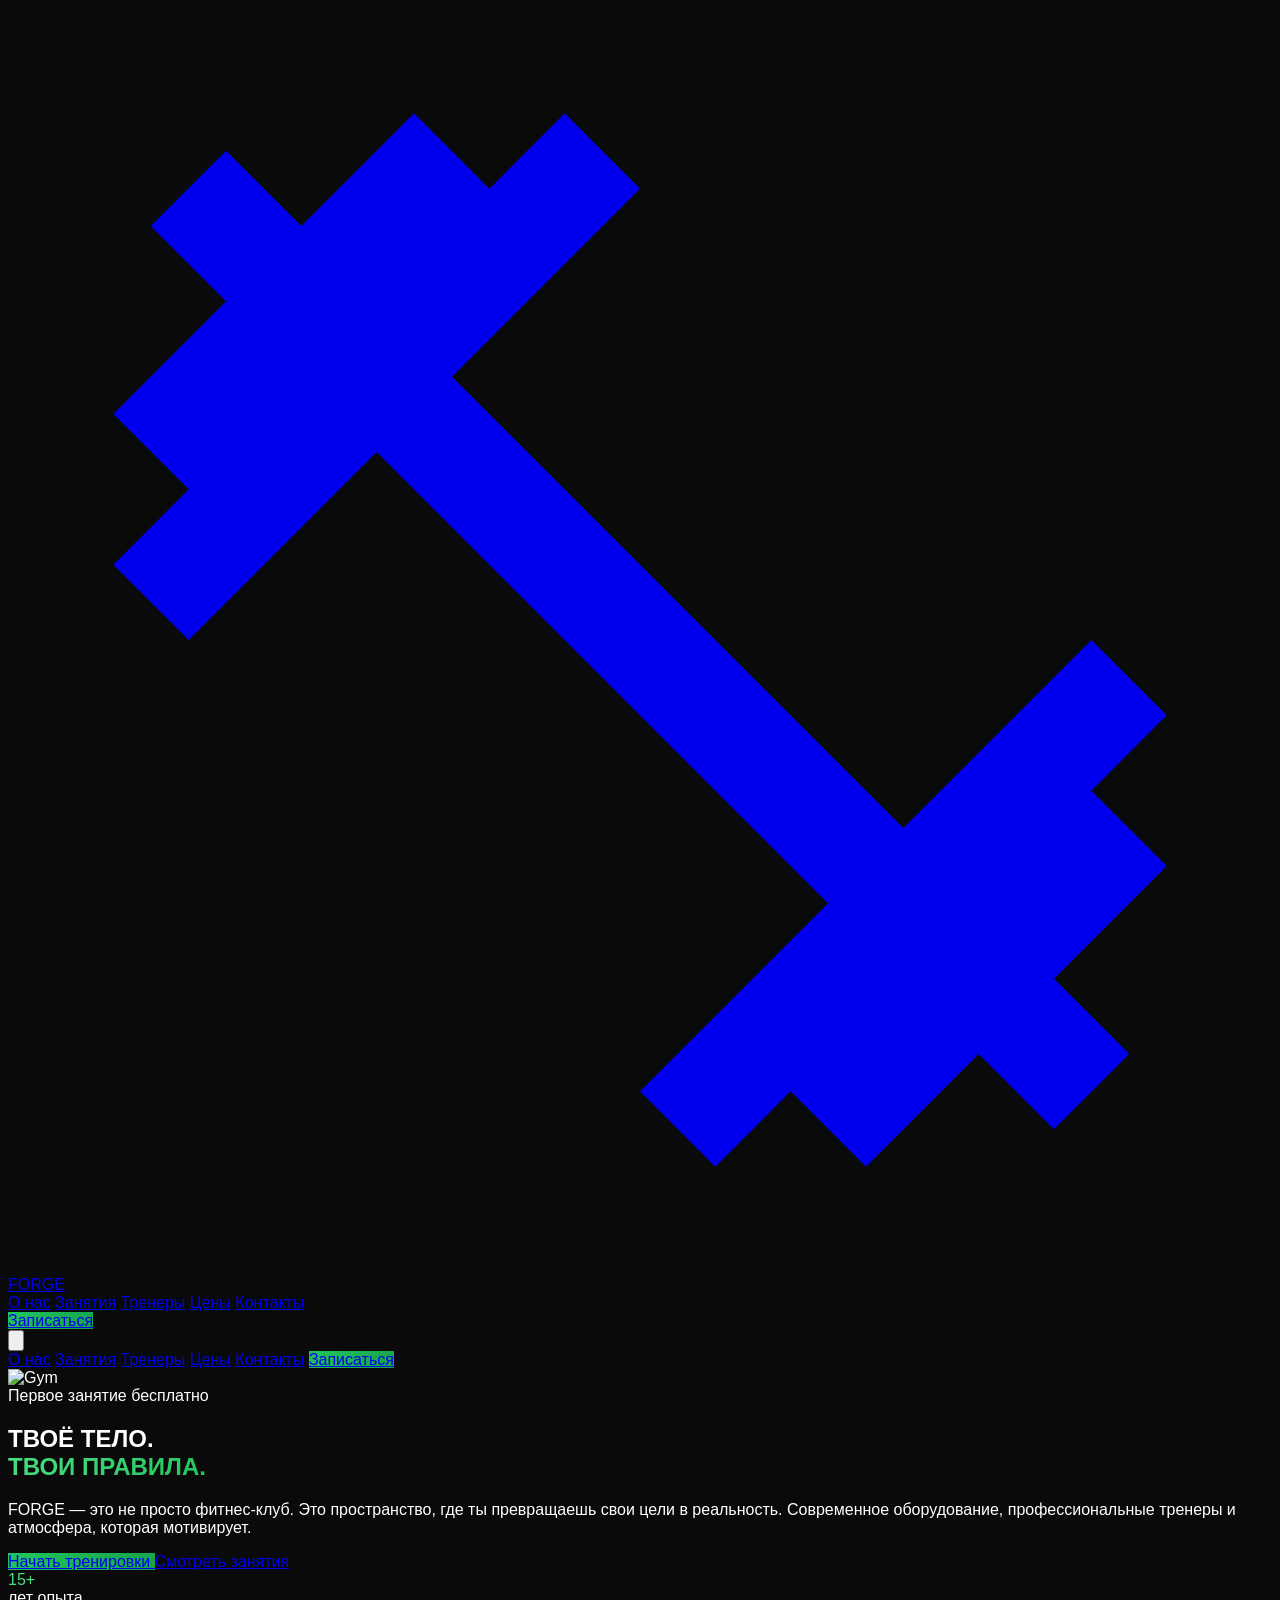
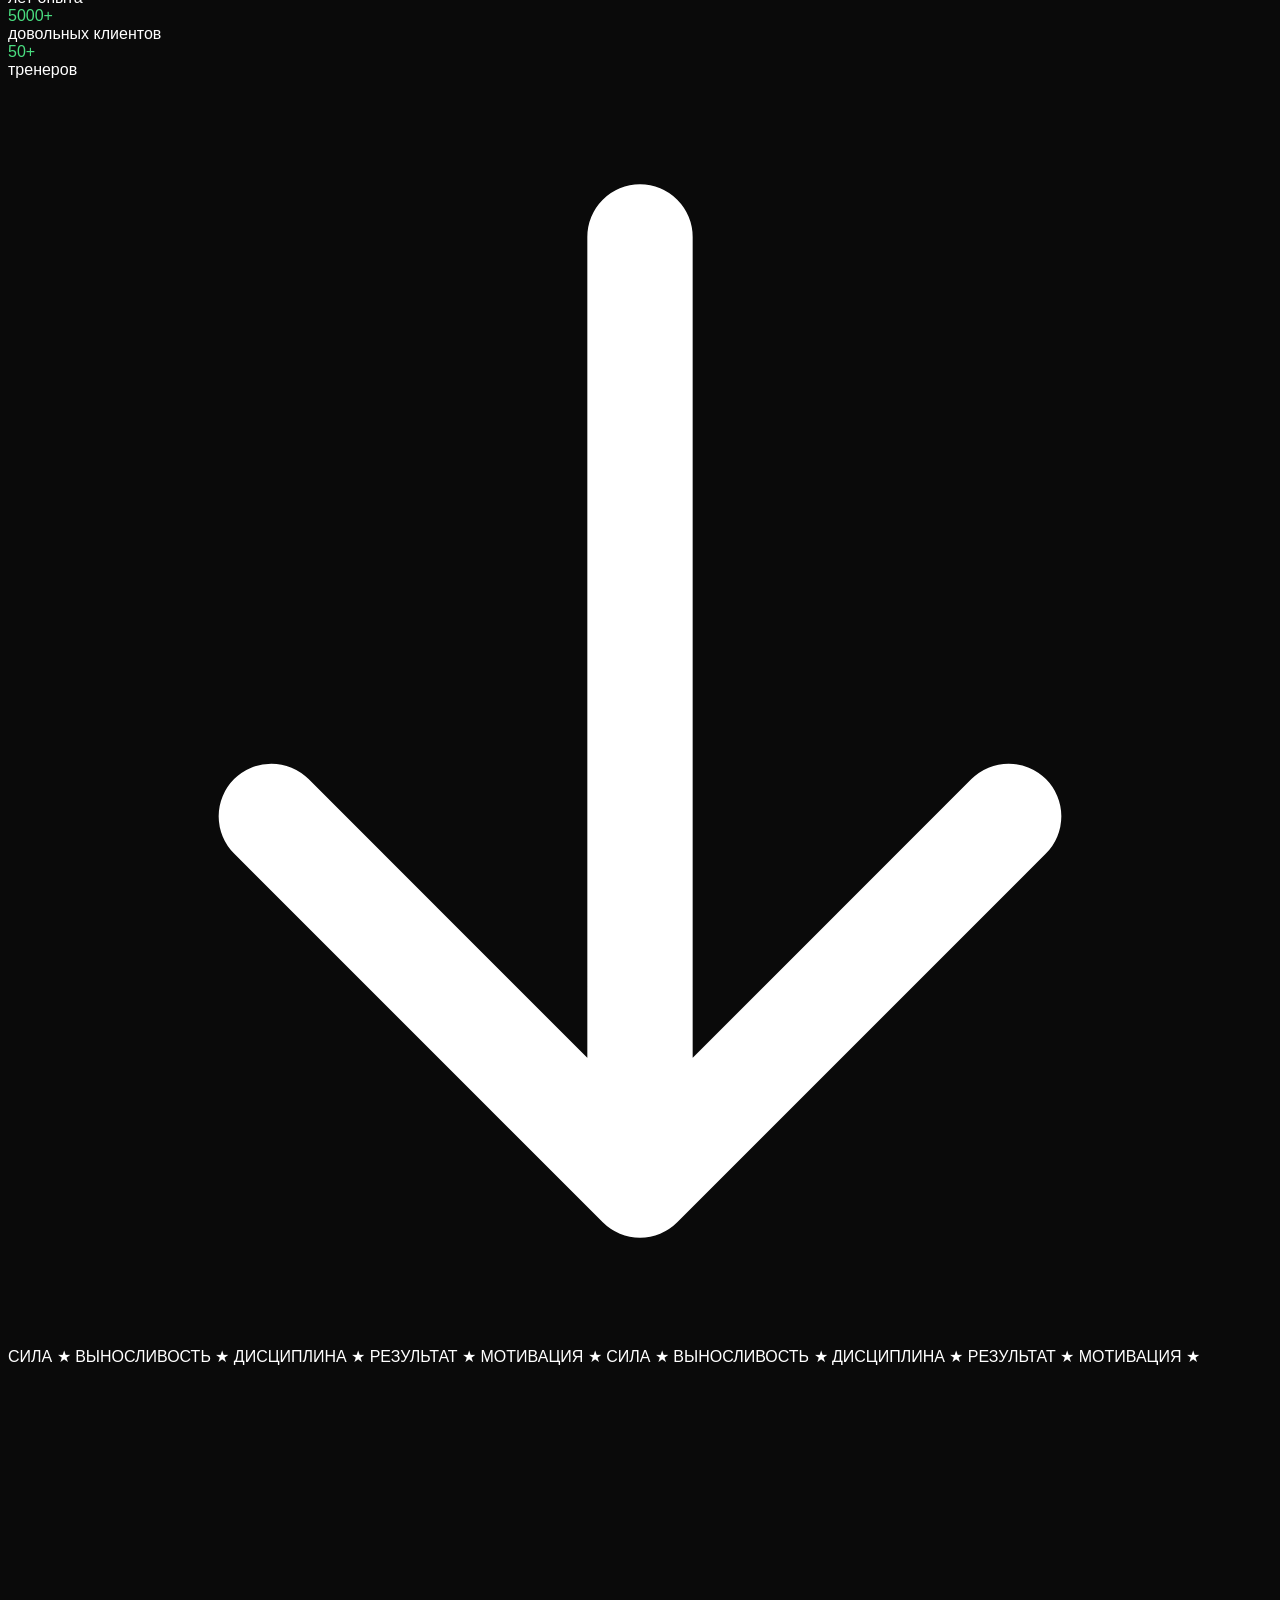
==== commit 4085912e: "Update index.html" ====
--- a/index.html
+++ b/index.html
@@ -1,40 +1,370 @@
 <!DOCTYPE html>
-<html lang="ru">
+<html lang="ru" class="scroll-smooth">
 <head>
     <meta charset="UTF-8">
-    <meta name="viewport" content="width=device-width, initial-scale=1.0, maximum-scale=1.0, user-scalable=yes">
-    <title>FitNes | Фитнес-клуб нового поколения</title>
-    <!-- Font Awesome 6 (icons) -->
-    <link rel="stylesheet" href="https://cdnjs.cloudflare.com/ajax/libs/font-awesome/6.0.0-beta3/css/all.min.css">
-    <!-- Google Fonts -->
-    <link href="https://fonts.googleapis.com/css2?family=Inter:opsz,wght@14..32,300;14..32,400;14..32,600;14..32,700;14..32,800&family=Poppins:wght@400;500;600;700;800&display=swap" rel="stylesheet">
+    <meta name="viewport" content="width=device-width, initial-scale=1.0">
+    <title>FORGE — Фитнес-клуб нового поколения</title>
+    <script src="https://cdn.tailwindcss.com"></script>
+    <link rel="stylesheet" href="https://cdn.jsdelivr.net/npm/@fontsource/inter@5.0.16/index.min.css">
+    <script>
+        tailwind.config = {
+            theme: {
+                extend: {
+                    fontFamily: {
+                        sans: ['Inter', 'sans-serif'],
+                    },
+                    colors: {
+                        brand: {
+                            50: '#f0fdf4',
+                            100: '#dcfce7',
+                            400: '#4ade80',
+                            500: '#2238c5',
+                            600: '#16a34a',
+                            900: '#14532d',
+                        },
+                        dark: {
+                            900: '#0a0a0a',
+                            800: '#171717',
+                            700: '#262626',
+                        }
+                    },
+                    animation: {
+                        'fade-up': 'fadeUp 0.8s ease-out forwards',
+                        'pulse-slow': 'pulse 3s cubic-bezier(0.4, 0, 0.6, 1) infinite',
+                    },
+                    keyframes: {
+                        fadeUp: {
+                            '0%': { opacity: '0', transform: 'translateY(30px)' },
+                            '100%': { opacity: '1', transform: 'translateY(0)' },
+                        }
+                    }
+                }
+            }
+        }
+    </script>
     <style>
-        /* ----------------------------------------------------------------
-           CSS отдельно (полный стиль для FitNes)
-           Все стили вынесены в этот блок для чистоты и удобства
-        ---------------------------------------------------------------- */
-        * {
-            margin: 0;
-            padding: 0;
-            box-sizing: border-box;
-        }
-
         body {
             font-family: 'Inter', sans-serif;
-            background-color: #ffffff;
-            color: #1e1e2f;
-            line-height: 1.5;
-            scroll-behavior: smooth;
+            background-color: #0a0a0a;
+            color: #ffffff;
             overflow-x: hidden;
         }
-
-        h1, h2, h3, h4, .logo, .nav-links a, .btn, .price {
-            font-family: 'Poppins', sans-serif;
-        }
-
-        .container {
-            max-width: 1280px;
-            margin: 0 auto;
+        .reveal {
+            opacity: 0;
+            transform: translateY(30px);
+            transition: all 0.8s cubic-bezier(0.16, 1, 0.3, 1);
+        }
+        .reveal.visible {
+            opacity: 1;
+            transform: translateY(0);
+        }
+        .hero-overlay {
+            background: linear-gradient(135deg, rgba(10,10,10,0.85) 0%, rgba(10,10,10,0.4) 50%, rgba(10,10,10,0.7) 100%);
+        }
+        .gradient-text {
+            background: linear-gradient(135deg, #4ade80 0%, #22c55e 100%);
+            -webkit-background-clip: text;
+            -webkit-text-fill-color: transparent;
+            background-clip: text;
+        }
+        .card-hover {
+            transition: all 0.4s cubic-bezier(0.16, 1, 0.3, 1);
+        }
+        .card-hover:hover {
+            transform: translateY(-8px);
+            box-shadow: 0 20px 40px -15px rgba(34, 197, 94, 0.3);
+        }
+        .btn-primary {
+            background: linear-gradient(135deg, #22c55e 0%, #16a34a 100%);
+            transition: all 0.3s ease;
+        }
+        .btn-primary:hover {
+            transform: translateY(-2px);
+            box-shadow: 0 10px 25px -5px rgba(34, 197, 94, 0.5);
+        }
+        .nav-scrolled {
+            background-color: rgba(10, 10, 10, 0.95);
+            backdrop-filter: blur(10px);
+            border-bottom: 1px solid rgba(255,255,255,0.05);
+        }
+        .pricing-card.featured {
+            border: 2px solid #22c55e;
+            position: relative;
+        }
+        .pricing-card.featured::before {
+            content: 'Популярный';
+            position: absolute;
+            top: -12px;
+            left: 50%;
+            transform: translateX(-50%);
+            background: #22c55e;
+            color: #0a0a0a;
+            padding: 4px 16px;
+            border-radius: 20px;
+            font-size: 0.75rem;
+            font-weight: 700;
+            text-transform: uppercase;
+        }
+        .marquee {
+            animation: marquee 30s linear infinite;
+        }
+        @keyframes marquee {
+            0% { transform: translateX(0); }
+            100% { transform: translateX(-50%); }
+        }
+        ::-webkit-scrollbar {
+            width: 8px;
+        }
+        ::-webkit-scrollbar-track {
+            background: #0a0a0a;
+        }
+        ::-webkit-scrollbar-thumb {
+            background: #22c55e;
+            border-radius: 4px;
+        }
+        .image-zoom {
+            overflow: hidden;
+        }
+        .image-zoom img {
+            transition: transform 0.7s cubic-bezier(0.16, 1, 0.3, 1);
+        }
+        .image-zoom:hover img {
+            transform: scale(1.1);
+        }
+    </style>
+</head>
+<body>
+
+    <!-- Header -->
+    <header id="header" class="fixed top-0 left-0 right-0 z-50 transition-all duration-300 py-4">
+        <div class="container mx-auto px-6 flex items-center justify-between">
+            <a href="#" class="flex items-center gap-2">
+                <div class="w-10 h-10 bg-gradient-to-br from-brand-400 to-brand-600 rounded-lg flex items-center justify-center">
+                    <svg class="w-6 h-6 text-black" fill="currentColor" viewBox="0 0 24 24"><path d="M20.57 14.86L22 13.43 20.57 12 17 15.57 8.43 7 12 3.43 10.57 2 9.14 3.43 7.71 2 5.57 4.14 4.14 2.71 2.71 4.14l1.43 1.43L2 7.71l1.43 1.43L2 10.57 3.43 12 7 8.43 15.57 17 12 20.57 13.43 22l1.43-1.43L16.29 22l2.14-2.14 1.43 1.43 1.43-1.43-1.43-1.43L22 16.29z"/></svg>
+                </div>
+                <span class="text-2xl font-black tracking-tighter">FORGE</span>
+            </a>
+            
+            <nav class="hidden md:flex items-center gap-8">
+                <a href="#about" class="text-sm font-medium text-gray-300 hover:text-brand-400 transition">О нас</a>
+                <a href="#classes" class="text-sm font-medium text-gray-300 hover:text-brand-400 transition">Занятия</a>
+                <a href="#trainers" class="text-sm font-medium text-gray-300 hover:text-brand-400 transition">Тренеры</a>
+                <a href="#pricing" class="text-sm font-medium text-gray-300 hover:text-brand-400 transition">Цены</a>
+                <a href="#contact" class="text-sm font-medium text-gray-300 hover:text-brand-400 transition">Контакты</a>
+            </nav>
+
+            <div class="hidden md:flex items-center gap-4">
+                <a href="#contact" class="btn-primary px-6 py-2.5 rounded-full text-sm font-bold text-black">Записаться</a>
+            </div>
+
+            <button id="mobile-menu-btn" class="md:hidden text-white">
+                <svg class="w-6 h-6" fill="none" stroke="currentColor" viewBox="0 0 24 24"><path stroke-linecap="round" stroke-linejoin="round" stroke-width="2" d="M4 6h16M4 12h16M4 18h16"/></svg>
+            </button>
+        </div>
+
+        <!-- Mobile Menu -->
+        <div id="mobile-menu" class="hidden md:hidden bg-dark-900/95 backdrop-blur-lg border-t border-white/5 mt-4">
+            <div class="container mx-auto px-6 py-6 flex flex-col gap-4">
+                <a href="#about" class="text-gray-300 hover:text-brand-400 py-2">О нас</a>
+                <a href="#classes" class="text-gray-300 hover:text-brand-400 py-2">Занятия</a>
+                <a href="#trainers" class="text-gray-300 hover:text-brand-400 py-2">Тренеры</a>
+                <a href="#pricing" class="text-gray-300 hover:text-brand-400 py-2">Цены</a>
+                <a href="#contact" class="text-gray-300 hover:text-brand-400 py-2">Контакты</a>
+                <a href="#contact" class="btn-primary px-6 py-3 rounded-full text-sm font-bold text-black text-center mt-2">Записаться</a>
+            </div>
+        </div>
+    </header>
+
+    <!-- Hero Section -->
+    <section class="relative min-h-screen flex items-center justify-center overflow-hidden">
+        <div class="absolute inset-0">
+            <img src="https://image.qwenlm.ai/public_source/72480d03-a990-4820-9e23-9d077e52a0f8/187aee744-a685-43a5-8ac8-16e3c12da1e1.png" alt="Gym" class="w-full h-full object-cover">
+            <div class="hero-overlay absolute inset-0"></div>
+        </div>
+        
+        <div class="relative z-10 container mx-auto px-6 pt-24">
+            <div class="max-w-4xl">
+                <div class="inline-flex items-center gap-2 bg-white/10 backdrop-blur-sm border border-white/20 rounded-full px-4 py-2 mb-8 animate-fade-up">
+                    <span class="w-2 h-2 bg-brand-400 rounded-full animate-pulse"></span>
+                    <span class="text-sm font-medium">Первое занятие бесплатно</span>
+                </div>
+                
+                <h1 class="text-5xl md:text-7xl lg:text-8xl font-black leading-[0.9] tracking-tight mb-8 animate-fade-up" style="animation-delay: 0.1s">
+                    ТВОЁ ТЕЛО.<br>
+                    <span class="gradient-text">ТВОИ ПРАВИЛА.</span>
+                </h1>
+                
+                <p class="text-lg md:text-xl text-gray-300 max-w-2xl mb-10 animate-fade-up" style="animation-delay: 0.2s">
+                    FORGE — это не просто фитнес-клуб. Это пространство, где ты превращаешь свои цели в реальность. Современное оборудование, профессиональные тренеры и атмосфера, которая мотивирует.
+                </p>
+                
+                <div class="flex flex-col sm:flex-row gap-4 animate-fade-up" style="animation-delay: 0.3s">
+                    <a href="#pricing" class="btn-primary px-8 py-4 rounded-full text-base font-bold text-black text-center">
+                        Начать тренировки
+                    </a>
+                    <a href="#classes" class="px-8 py-4 rounded-full text-base font-bold border border-white/30 hover:bg-white/10 transition text-center">
+                        Смотреть занятия
+                    </a>
+                </div>
+
+                <div class="grid grid-cols-3 gap-8 mt-16 pt-8 border-t border-white/10 animate-fade-up" style="animation-delay: 0.4s">
+                    <div>
+                        <div class="text-4xl md:text-5xl font-black gradient-text">15+</div>
+                        <div class="text-sm text-gray-400 mt-1">лет опыта</div>
+                    </div>
+                    <div>
+                        <div class="text-4xl md:text-5xl font-black gradient-text">5000+</div>
+                        <div class="text-sm text-gray-400 mt-1">довольных клиентов</div>
+                    </div>
+                    <div>
+                        <div class="text-4xl md:text-5xl font-black gradient-text">50+</div>
+                        <div class="text-sm text-gray-400 mt-1">тренеров</div>
+                    </div>
+                </div>
+            </div>
+        </div>
+
+        <div class="absolute bottom-8 left-1/2 -translate-x-1/2 animate-bounce">
+            <svg class="w-6 h-6 text-white/50" fill="none" stroke="currentColor" viewBox="0 0 24 24"><path stroke-linecap="round" stroke-linejoin="round" stroke-width="2" d="M19 14l-7 7m0 0l-7-7m7 7V3"/></svg>
+        </div>
+    </section>
+
+    <!-- Marquee -->
+    <div class="bg-brand-500 py-4 overflow-hidden">
+        <div class="flex whitespace-nowrap marquee">
+            <span class="text-black font-black text-xl mx-8">СИЛА</span>
+            <span class="text-black/40 mx-4">★</span>
+            <span class="text-black font-black text-xl mx-8">ВЫНОСЛИВОСТЬ</span>
+            <span class="text-black/40 mx-4">★</span>
+            <span class="text-black font-black text-xl mx-8">ДИСЦИПЛИНА</span>
+            <span class="text-black/40 mx-4">★</span>
+            <span class="text-black font-black text-xl mx-8">РЕЗУЛЬТАТ</span>
+            <span class="text-black/40 mx-4">★</span>
+            <span class="text-black font-black text-xl mx-8">МОТИВАЦИЯ</span>
+            <span class="text-black/40 mx-4">★</span>
+            <span class="text-black font-black text-xl mx-8">СИЛА</span>
+            <span class="text-black/40 mx-4">★</span>
+            <span class="text-black font-black text-xl mx-8">ВЫНОСЛИВОСТЬ</span>
+            <span class="text-black/40 mx-4">★</span>
+            <span class="text-black font-black text-xl mx-8">ДИСЦИПЛИНА</span>
+            <span class="text-black/40 mx-4">★</span>
+            <span class="text-black font-black text-xl mx-8">РЕЗУЛЬТАТ</span>
+            <span class="text-black/40 mx-4">★</span>
+            <span class="text-black font-black text-xl mx-8">МОТИВАЦИЯ</span>
+            <span class="text-black/40 mx-4">★</span>
+        </div>
+    </div>
+
+    <!-- About Section -->
+    <section id="about" class="py-24 md:py-32">
+        <div class="container mx-auto px-6">
+            <div class="grid md:grid-cols-2 gap-16 items-center">
+                <div class="reveal">
+                    <span class="text-brand-400 font-bold text-sm tracking-widest uppercase">О клубе</span>
+                    <h2 class="text-4xl md:text-6xl font-black mt-4 mb-6 leading-tight">
+                        Мы создали место,<br>где рождаются<br><span class="gradient-text">чемпионы</span>
+                    </h2>
+                    <p class="text-gray-400 text-lg leading-relaxed mb-8">
+                        FORGE — это 3000 квадратных метров пространства, оснащённого оборудованием премиум-класса. Мы объединили лучшие мировые практики тренировок, восстановления и питания в одном месте.
+                    </p>
+                    <div class="space-y-4">
+                        <div class="flex items-start gap-4">
+                            <div class="w-10 h-10 bg-brand-500/20 rounded-lg flex items-center justify-center flex-shrink-0">
+                                <svg class="w-5 h-5 text-brand-400" fill="none" stroke="currentColor" viewBox="0 0 24 24"><path stroke-linecap="round" stroke-linejoin="round" stroke-width="2" d="M5 13l4 4L19 7"/></svg>
+                            </div>
+                            <div>
+                                <h4 class="font-bold mb-1">Оборудование Technogym и Hammer Strength</h4>
+                                <p class="text-gray-400 text-sm">Только лучшие мировые бренды спортивного оборудования</p>
+                            </div>
+                        </div>
+                        <div class="flex items-start gap-4">
+                            <div class="w-10 h-10 bg-brand-500/20 rounded-lg flex items-center justify-center flex-shrink-0">
+                                <svg class="w-5 h-5 text-brand-400" fill="none" stroke="currentColor" viewBox="0 0 24 24"><path stroke-linecap="round" stroke-linejoin="round" stroke-width="2" d="M5 13l4 4L19 7"/></svg>
+                            </div>
+                            <div>
+                                <h4 class="font-bold mb-1">Зона восстановления и SPA</h4>
+                                <p class="text-gray-400 text-sm">Сауна, хаммам, массажные кабинеты и криокамера</p>
+                            </div>
+                        </div>
+                        <div class="flex items-start gap-4">
+                            <div class="w-10 h-10 bg-brand-500/20 rounded-lg flex items-center justify-center flex-shrink-0">
+                                <svg class="w-5 h-5 text-brand-400" fill="none" stroke="currentColor" viewBox="0 0 24 24"><path stroke-linecap="round" stroke-linejoin="round" stroke-width="2" d="M5 13l4 4L19 7"/></svg>
+                            </div>
+                            <div>
+                                <h4 class="font-bold mb-1">Работаем 24/7</h4>
+                                <p class="text-gray-400 text-sm">Тренируйтесь в любое удобное время, без выходных</p>
+                            </div>
+                        </div>
+                    </div>
+                </div>
+                
+                <div class="reveal grid grid-cols-2 gap-4">
+                    <div class="space-y-4">
+                        <div class="bg-dark-800 rounded-3xl p-6 border border-white/5">
+                            <div class="text-5xl font-black gradient-text mb-2">3000</div>
+                            <div class="text-sm text-gray-400">квадратных метров</div>
+                        </div>
+                        <div class="bg-gradient-to-br from-brand-500 to-brand-600 rounded-3xl p-6 text-black">
+                            <div class="text-5xl font-black mb-2">24/7</div>
+                            <div class="text-sm font-medium">без выходных</div>
+                        </div>
+                    </div>
+                    <div class="space-y-4 mt-8">
+                        <div class="bg-dark-800 rounded-3xl p-6 border border-white/5">
+                            <div class="text-5xl font-black gradient-text mb-2">50+</div>
+                            <div class="text-sm text-gray-400">профессиональных тренеров</div>
+                        </div>
+                        <div class="bg-dark-800 rounded-3xl p-6 border border-white/5">
+                            <div class="text-5xl font-black gradient-text mb-2">100+</div>
+                            <div class="text-sm text-gray-400">групповых занятий в неделю</div>
+                        </div>
+                    </div>
+                </div>
+            </div>
+        </div>
+    </section>
+
+    <!-- Classes Section -->
+    <section id="classes" class="py-24 md:py-32 bg-dark-800">
+        <div class="container mx-auto px-6">
+            <div class="text-center max-w-3xl mx-auto mb-16 reveal">
+                <span class="text-brand-400 font-bold text-sm tracking-widest uppercase">Направления</span>
+                <h2 class="text-4xl md:text-6xl font-black mt-4 mb-6">Выбери свой <span class="gradient-text">стиль</span></h2>
+                <p class="text-gray-400 text-lg">От спокойной йоги до интенсивного кроссфита — у нас есть направление для каждого уровня подготовки</p>
+            </div>
+
+            <div class="grid md:grid-cols-3 gap-6">
+                <!-- Card 1 -->
+                <div class="reveal card-hover bg-dark-900 rounded-3xl overflow-hidden border border-white/5 group">
+                    <div class="image-zoom h-64">
+                        <img src="https://image.qwenlm.ai/public_source/72480d03-a990-4820-9e23-9d077e52a0f8/1ade1dca7-f73a-42ca-a594-f25b74d4d058.png" alt="Yoga" class="w-full h-full object-cover">
+                    </div>
+                    <div class="p-8">
+                        <div class="flex items-center gap-2 mb-4">
+                            <span class="text-xs font-bold bg-brand-500/20 text-brand-400 px-3 py-1 rounded-full">ДЛЯ ВСЕХ</span>
+                            <span class="text-xs text-gray-500">60 мин</span>
+                        </div>
+                        <h3 class="text-2xl font-black mb-3">Йога</h3>
+                        <p class="text-gray-400 text-sm mb-6 leading-relaxed">Развитие гибкости, баланса и внутренней гармонии. Подходит для любого уровня подготовки.</p>
+                        <div class="flex items-center justify-between pt-4 border-t border-white/5">
+                            <span class="text-sm text-gray-500">Пн, Ср, Пт · 10:00</span>
+                            <a href="#contact" class="text-brand-400 font-bold text-sm hover:underline">Записаться →</a>
+                        </div>
+                    </div>
+                </div>
+
+                <!-- Card 2 -->
+                <div class="reveal card-hover bg-dark-900 rounded-3xl overflow-hidden border border-white/5 group" style="transition-delay: 0.1s">
+                    <div class="image-zoom h-64">
+                        <img src="https://image.qwenlm.ai/public_source/72480d03-a990-4820-9e23-9d077e52a0f8/157e031b7-7be9-423e-8b47-23ad27987637.png" alt="Crossfit" class="w-full h-full object-cover">
+                    </div>
+                    <div class="p-8">
+                        <div class="flex items-center gap-2 mb-4">
+                            <span class="text-xs font-bold bg-red-500/20 text-red-400 px-3 py-1 rounded-full">ИНТЕНСИВ</span>
+                            <span class="text-xs text-gray-500">45 мин</span>
+                        </div>
+                        <h3 class="text-2xl font-black mb-3">Кроссфит</h3>
+                        <p class="text-gray-400 text-sm mb-6 leading-relaxed">Высо            margin: 0 auto;
             padding: 0 28px;
         }
 
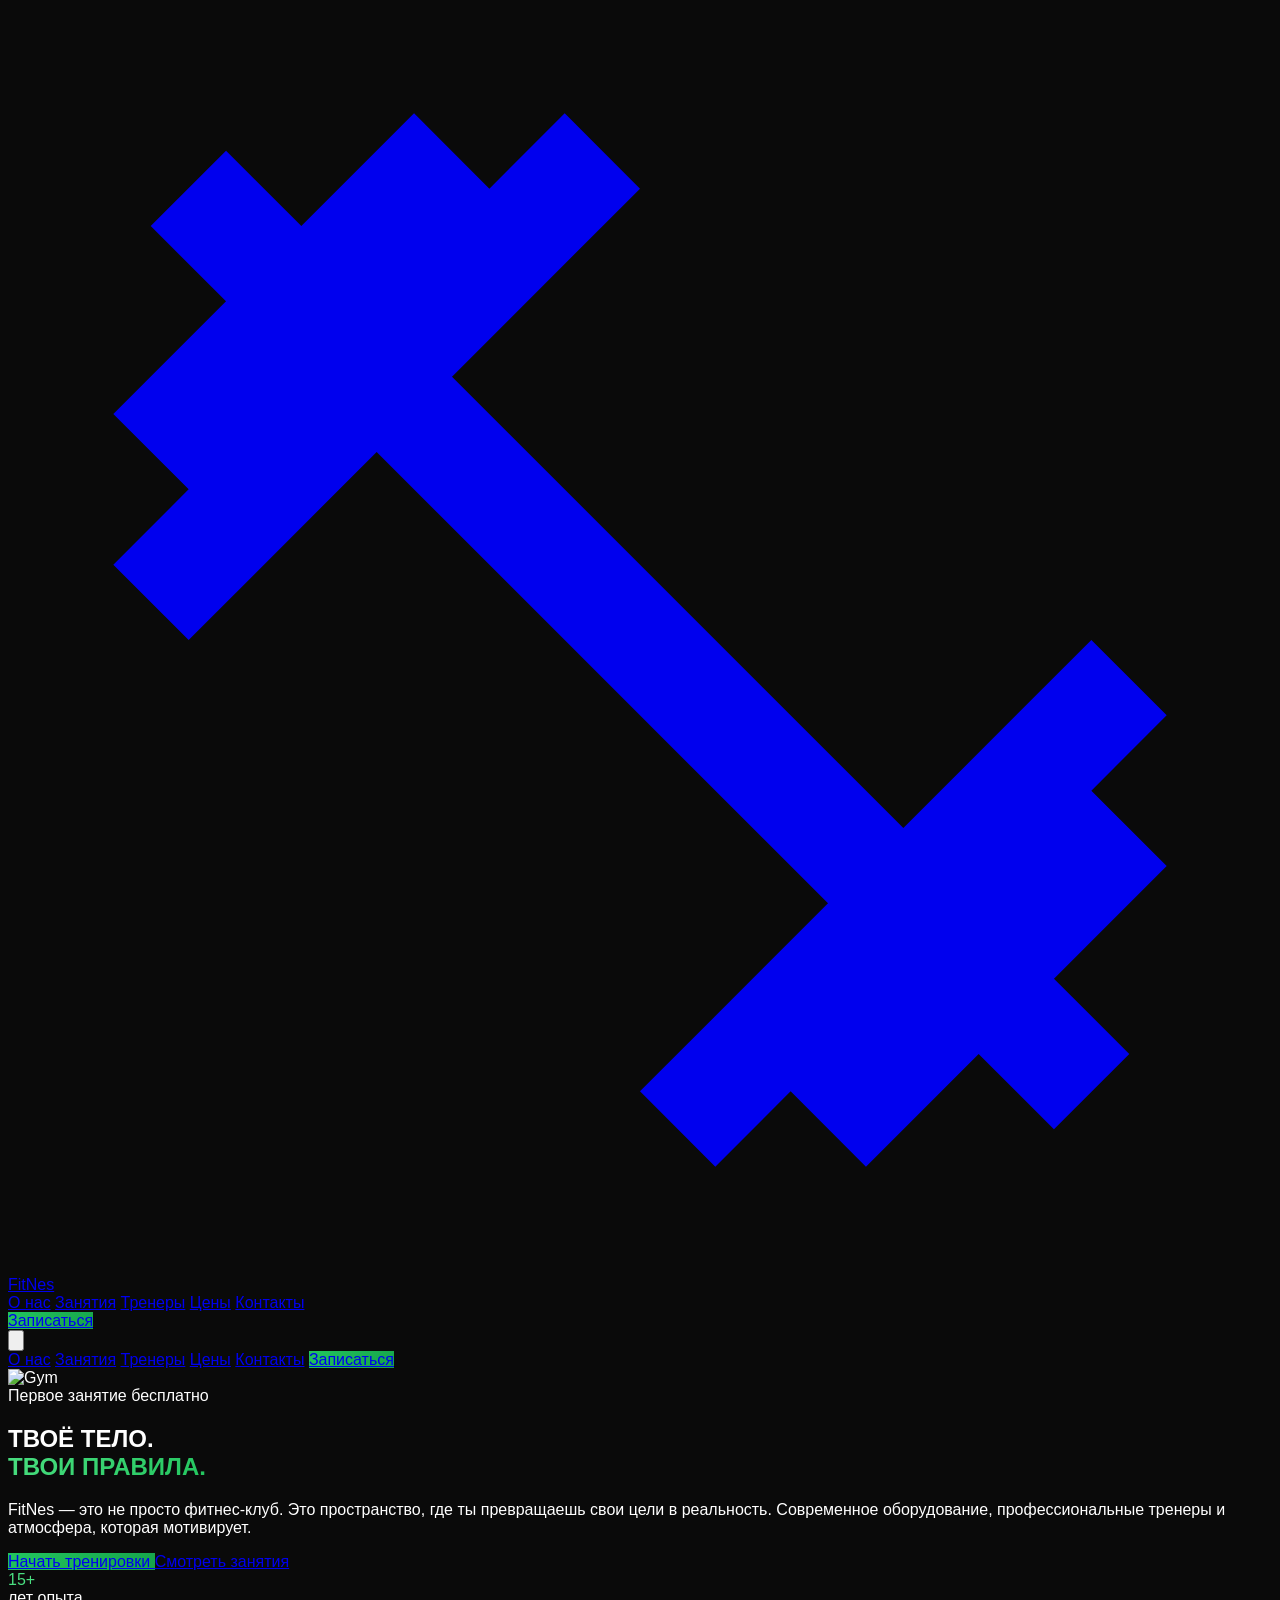
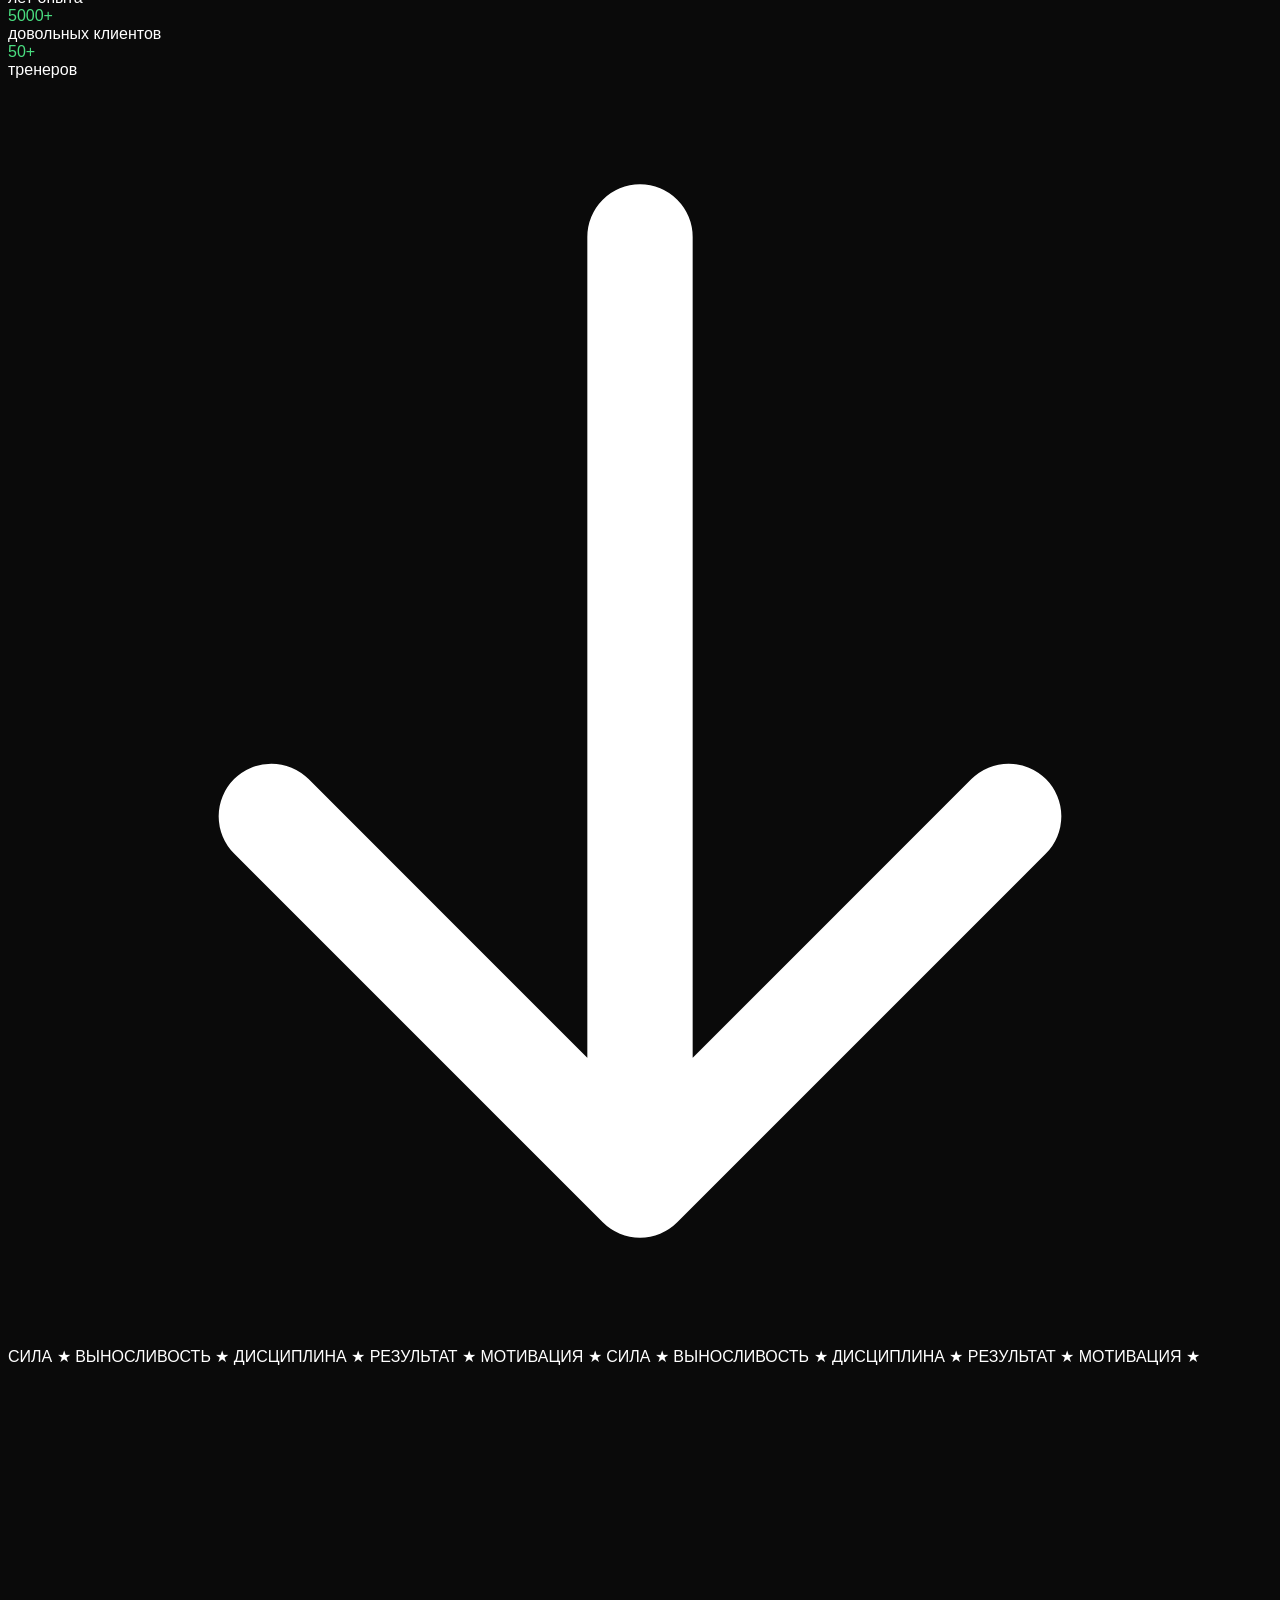
==== commit e2391d69: "Update index.html" ====
--- a/index.html
+++ b/index.html
@@ -3,7 +3,7 @@
 <head>
     <meta charset="UTF-8">
     <meta name="viewport" content="width=device-width, initial-scale=1.0">
-    <title>FORGE — Фитнес-клуб нового поколения</title>
+    <title>FitNes — Фитнес-клуб нового поколения</title>
     <script src="https://cdn.tailwindcss.com"></script>
     <link rel="stylesheet" href="https://cdn.jsdelivr.net/npm/@fontsource/inter@5.0.16/index.min.css">
     <script>
@@ -142,7 +142,7 @@
                 <div class="w-10 h-10 bg-gradient-to-br from-brand-400 to-brand-600 rounded-lg flex items-center justify-center">
                     <svg class="w-6 h-6 text-black" fill="currentColor" viewBox="0 0 24 24"><path d="M20.57 14.86L22 13.43 20.57 12 17 15.57 8.43 7 12 3.43 10.57 2 9.14 3.43 7.71 2 5.57 4.14 4.14 2.71 2.71 4.14l1.43 1.43L2 7.71l1.43 1.43L2 10.57 3.43 12 7 8.43 15.57 17 12 20.57 13.43 22l1.43-1.43L16.29 22l2.14-2.14 1.43 1.43 1.43-1.43-1.43-1.43L22 16.29z"/></svg>
                 </div>
-                <span class="text-2xl font-black tracking-tighter">FORGE</span>
+                <span class="text-2xl font-black tracking-tighter">FitNes</span>
             </a>
             
             <nav class="hidden md:flex items-center gap-8">
@@ -195,7 +195,7 @@
                 </h1>
                 
                 <p class="text-lg md:text-xl text-gray-300 max-w-2xl mb-10 animate-fade-up" style="animation-delay: 0.2s">
-                    FORGE — это не просто фитнес-клуб. Это пространство, где ты превращаешь свои цели в реальность. Современное оборудование, профессиональные тренеры и атмосфера, которая мотивирует.
+                    FitNes — это не просто фитнес-клуб. Это пространство, где ты превращаешь свои цели в реальность. Современное оборудование, профессиональные тренеры и атмосфера, которая мотивирует.
                 </p>
                 
                 <div class="flex flex-col sm:flex-row gap-4 animate-fade-up" style="animation-delay: 0.3s">
@@ -265,7 +265,7 @@
                         Мы создали место,<br>где рождаются<br><span class="gradient-text">чемпионы</span>
                     </h2>
                     <p class="text-gray-400 text-lg leading-relaxed mb-8">
-                        FORGE — это 3000 квадратных метров пространства, оснащённого оборудованием премиум-класса. Мы объединили лучшие мировые практики тренировок, восстановления и питания в одном месте.
+                        FitNes — это 3000 квадратных метров пространства, оснащённого оборудованием премиум-класса. Мы объединили лучшие мировые практики тренировок, восстановления и питания в одном месте.
                     </p>
                     <div class="space-y-4">
                         <div class="flex items-start gap-4">
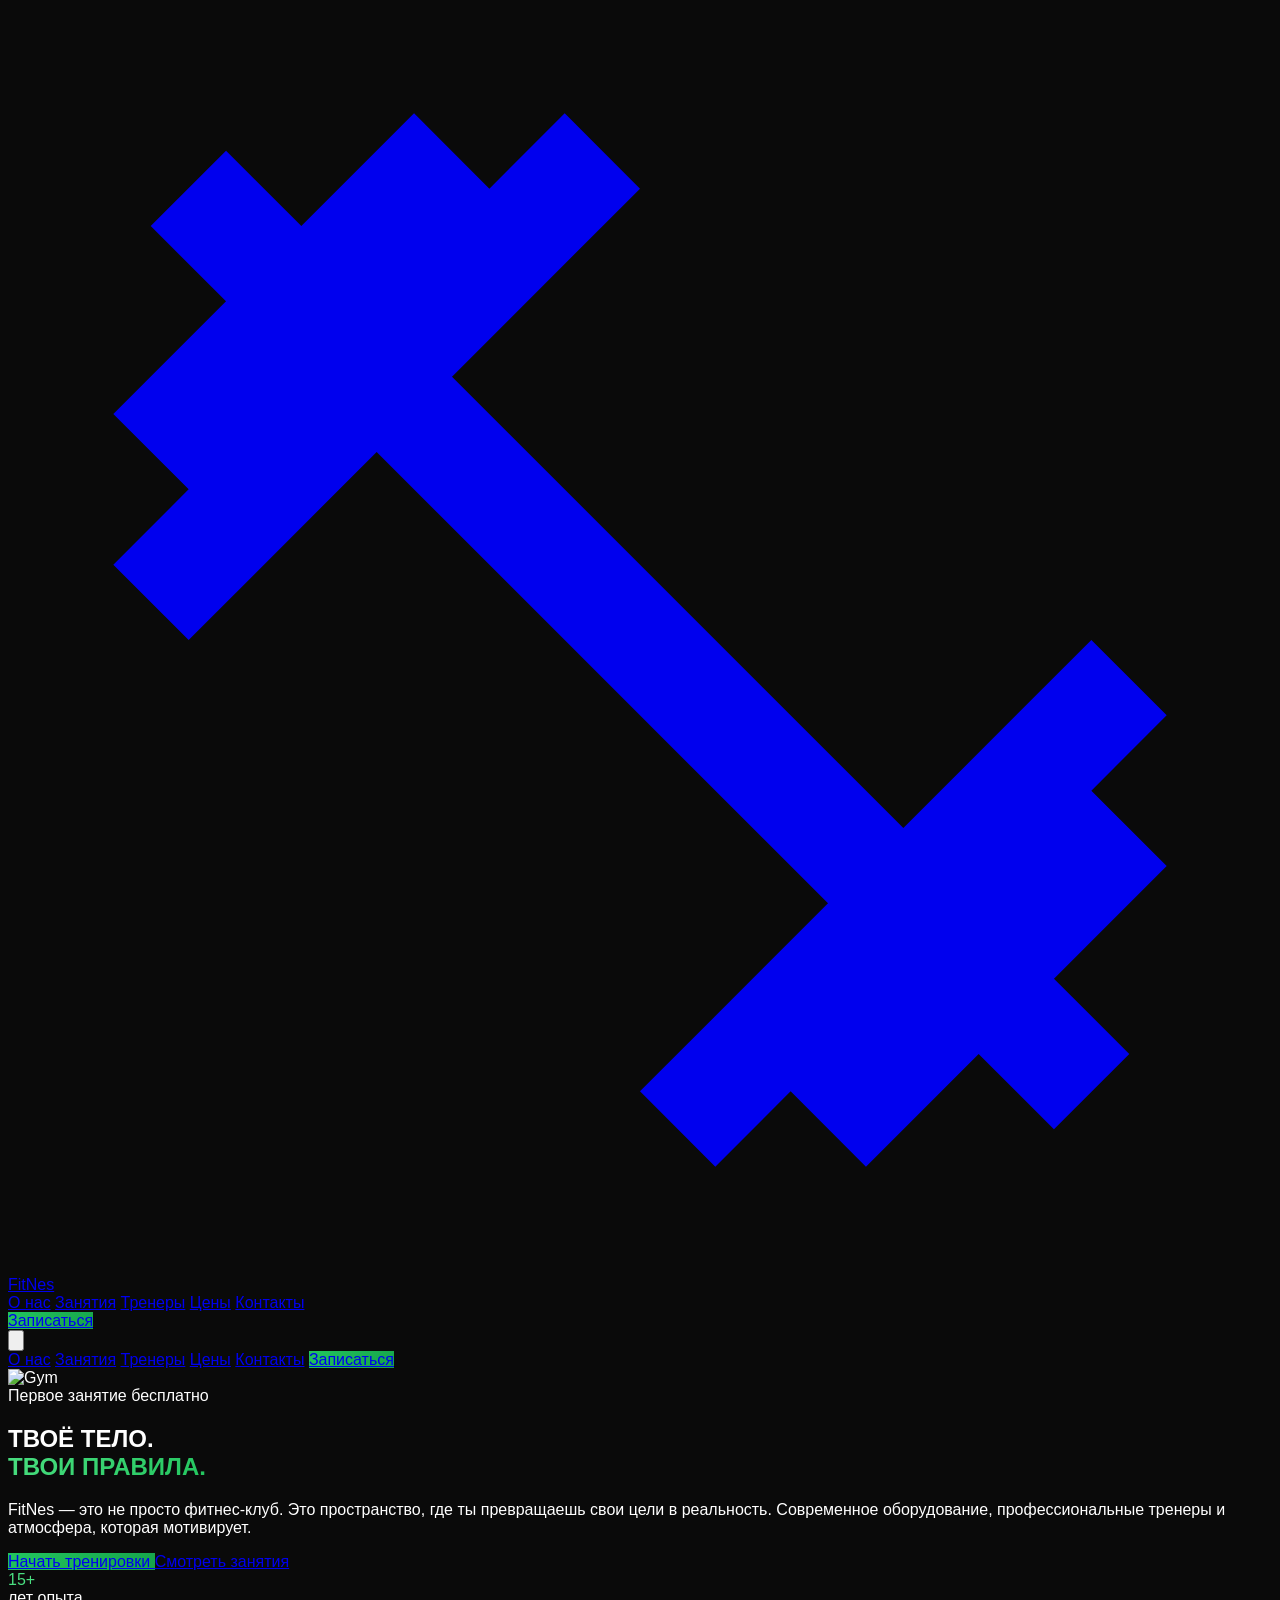
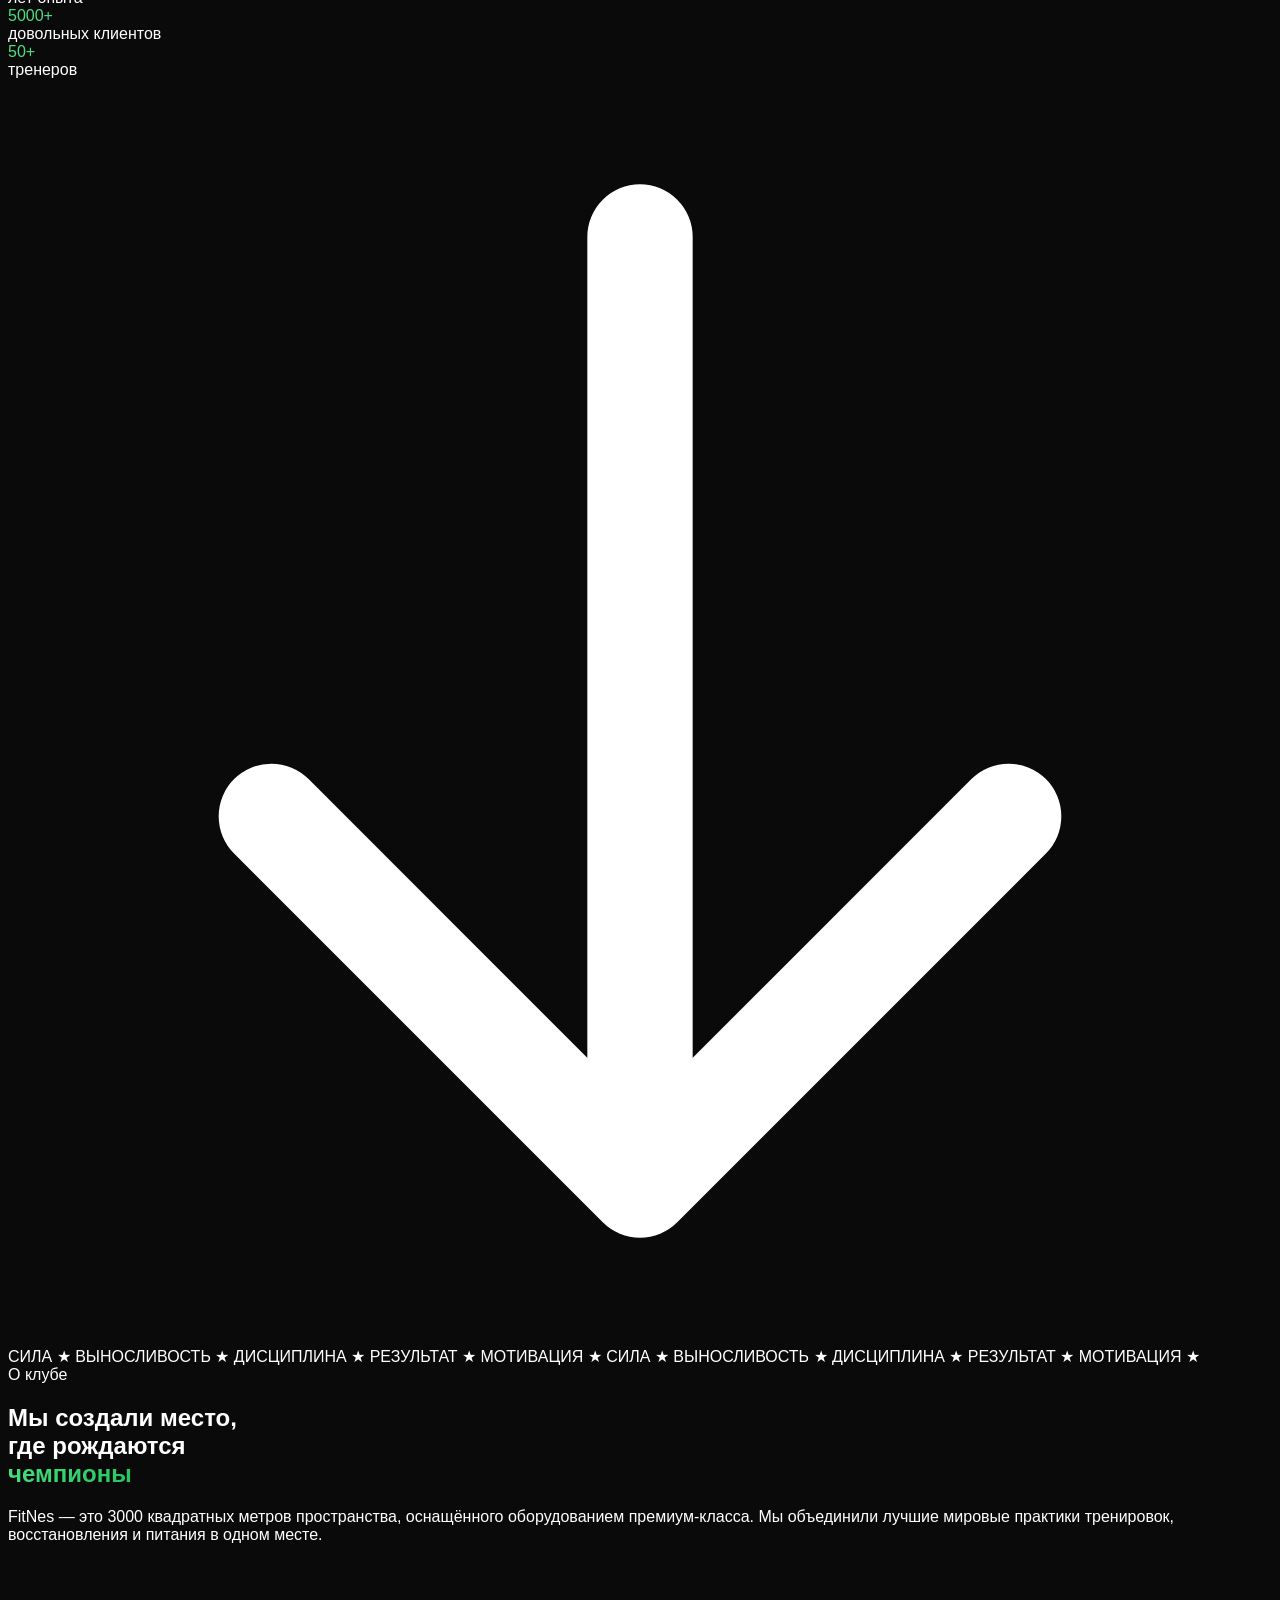
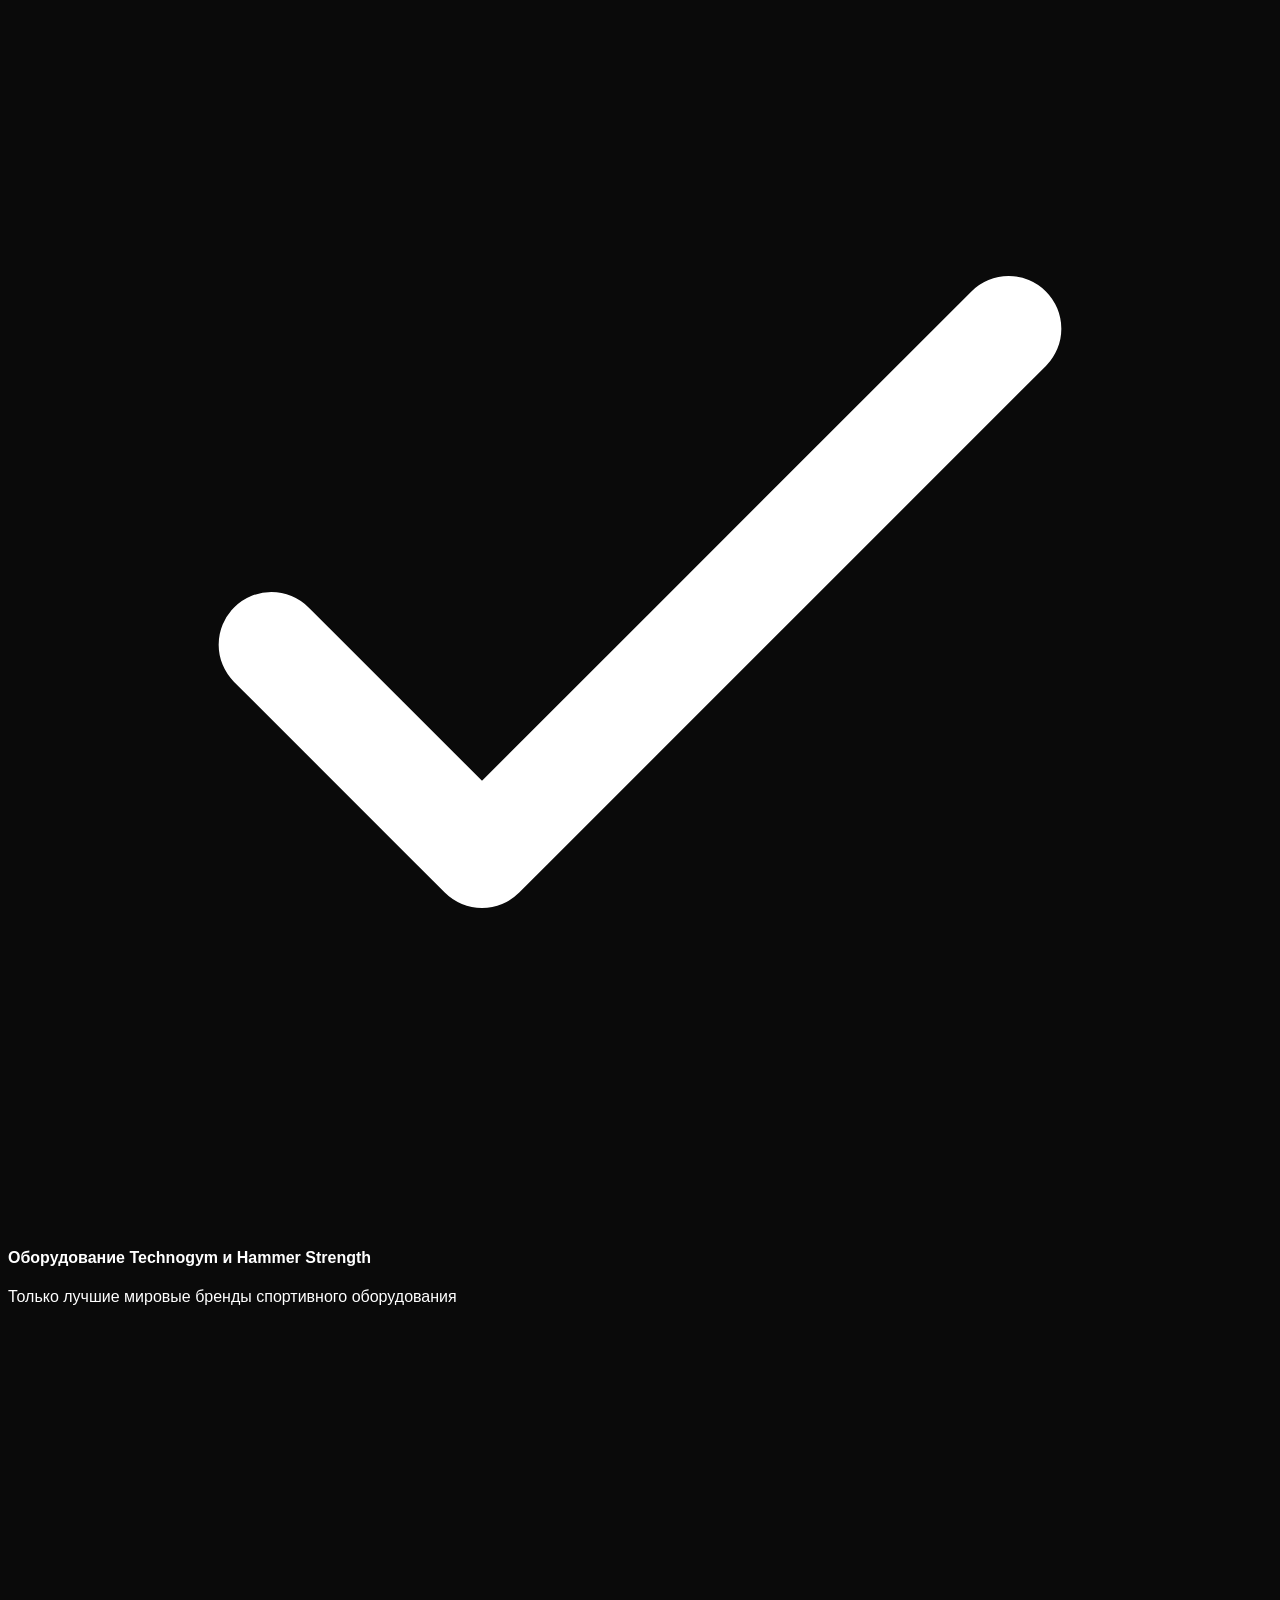
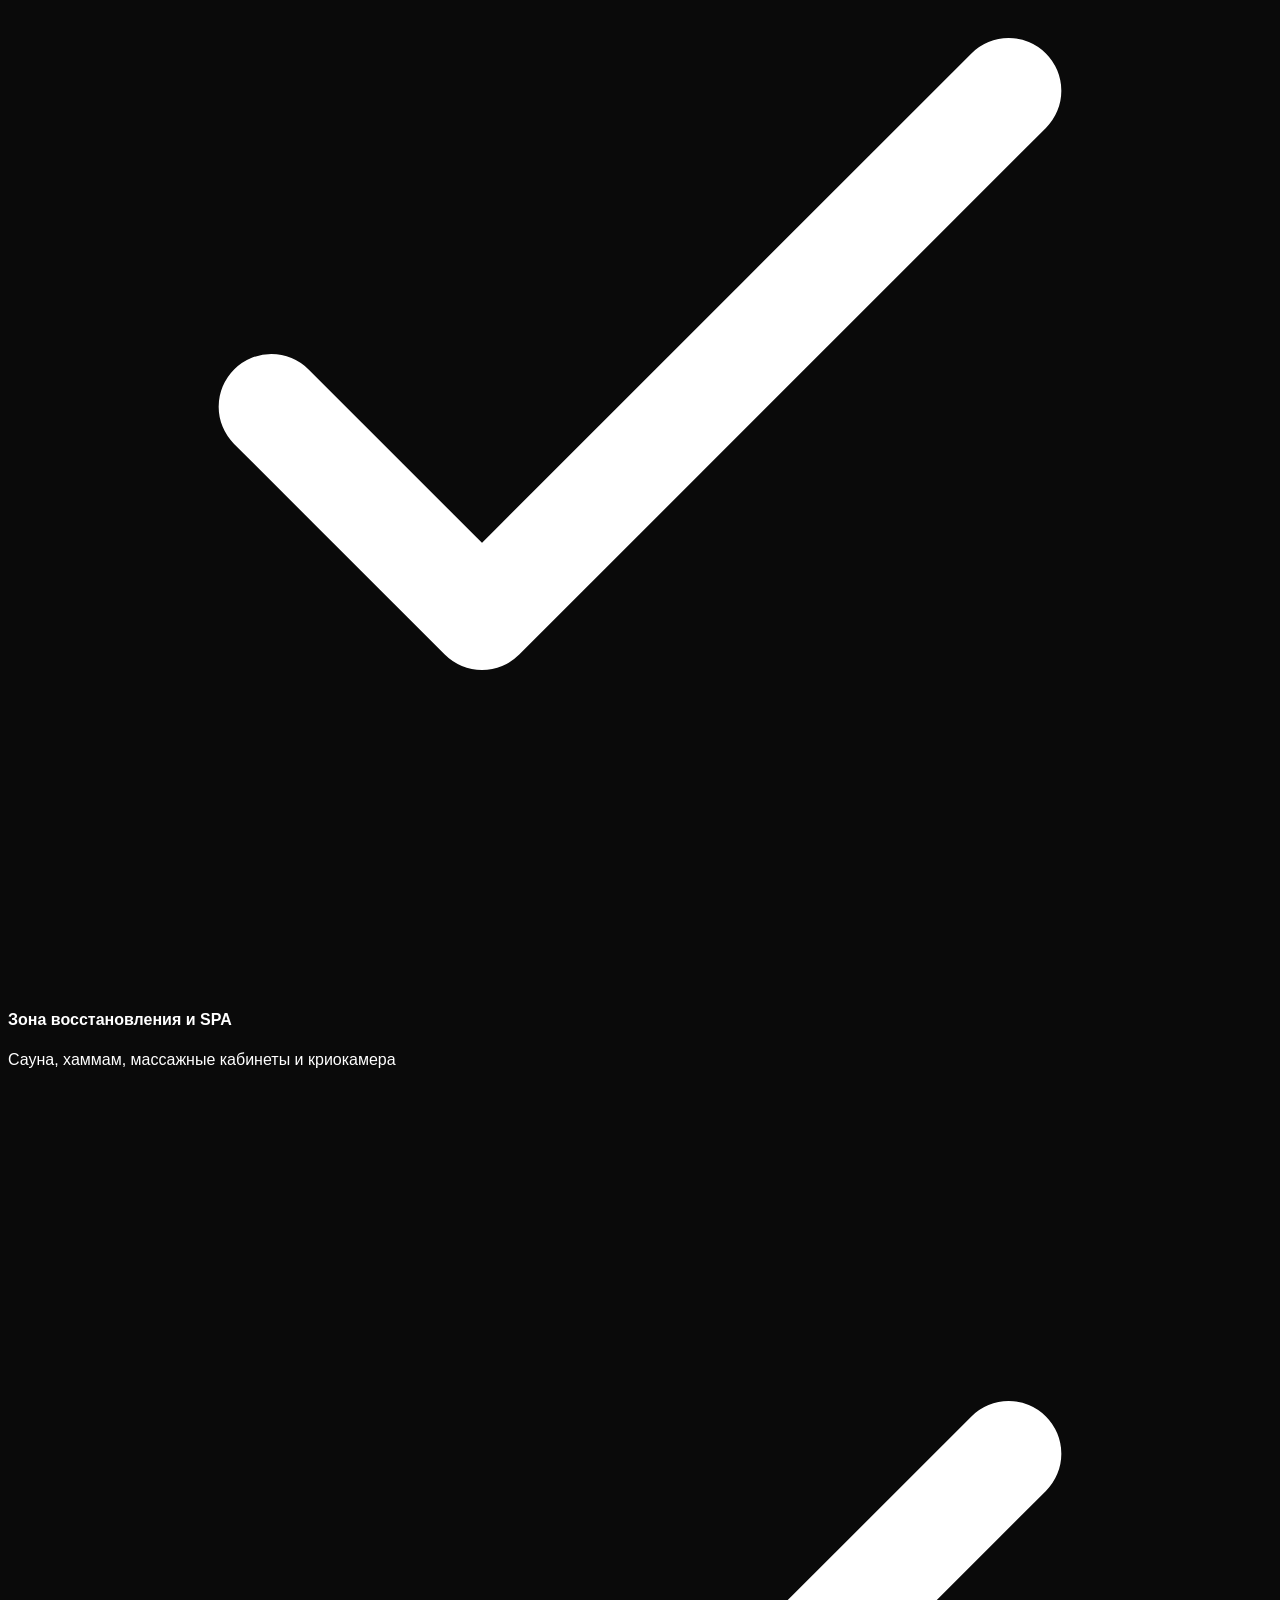
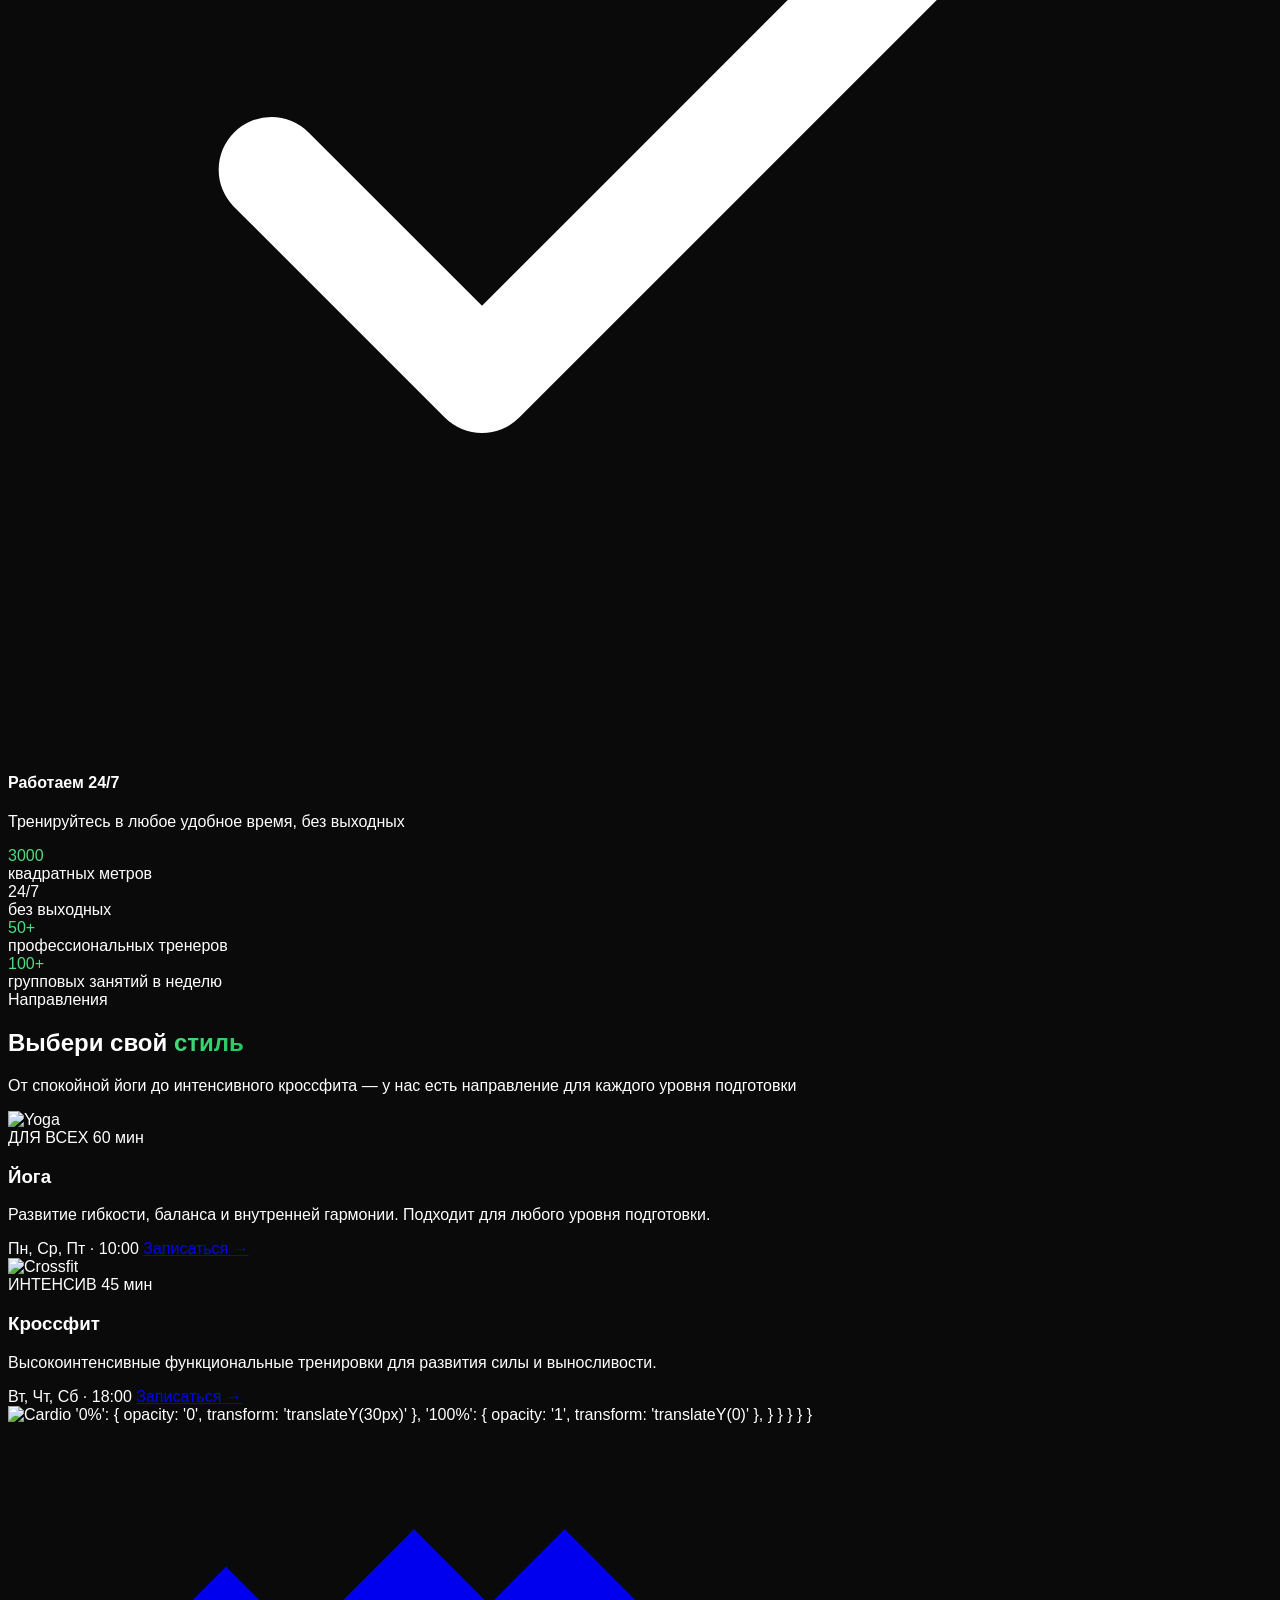
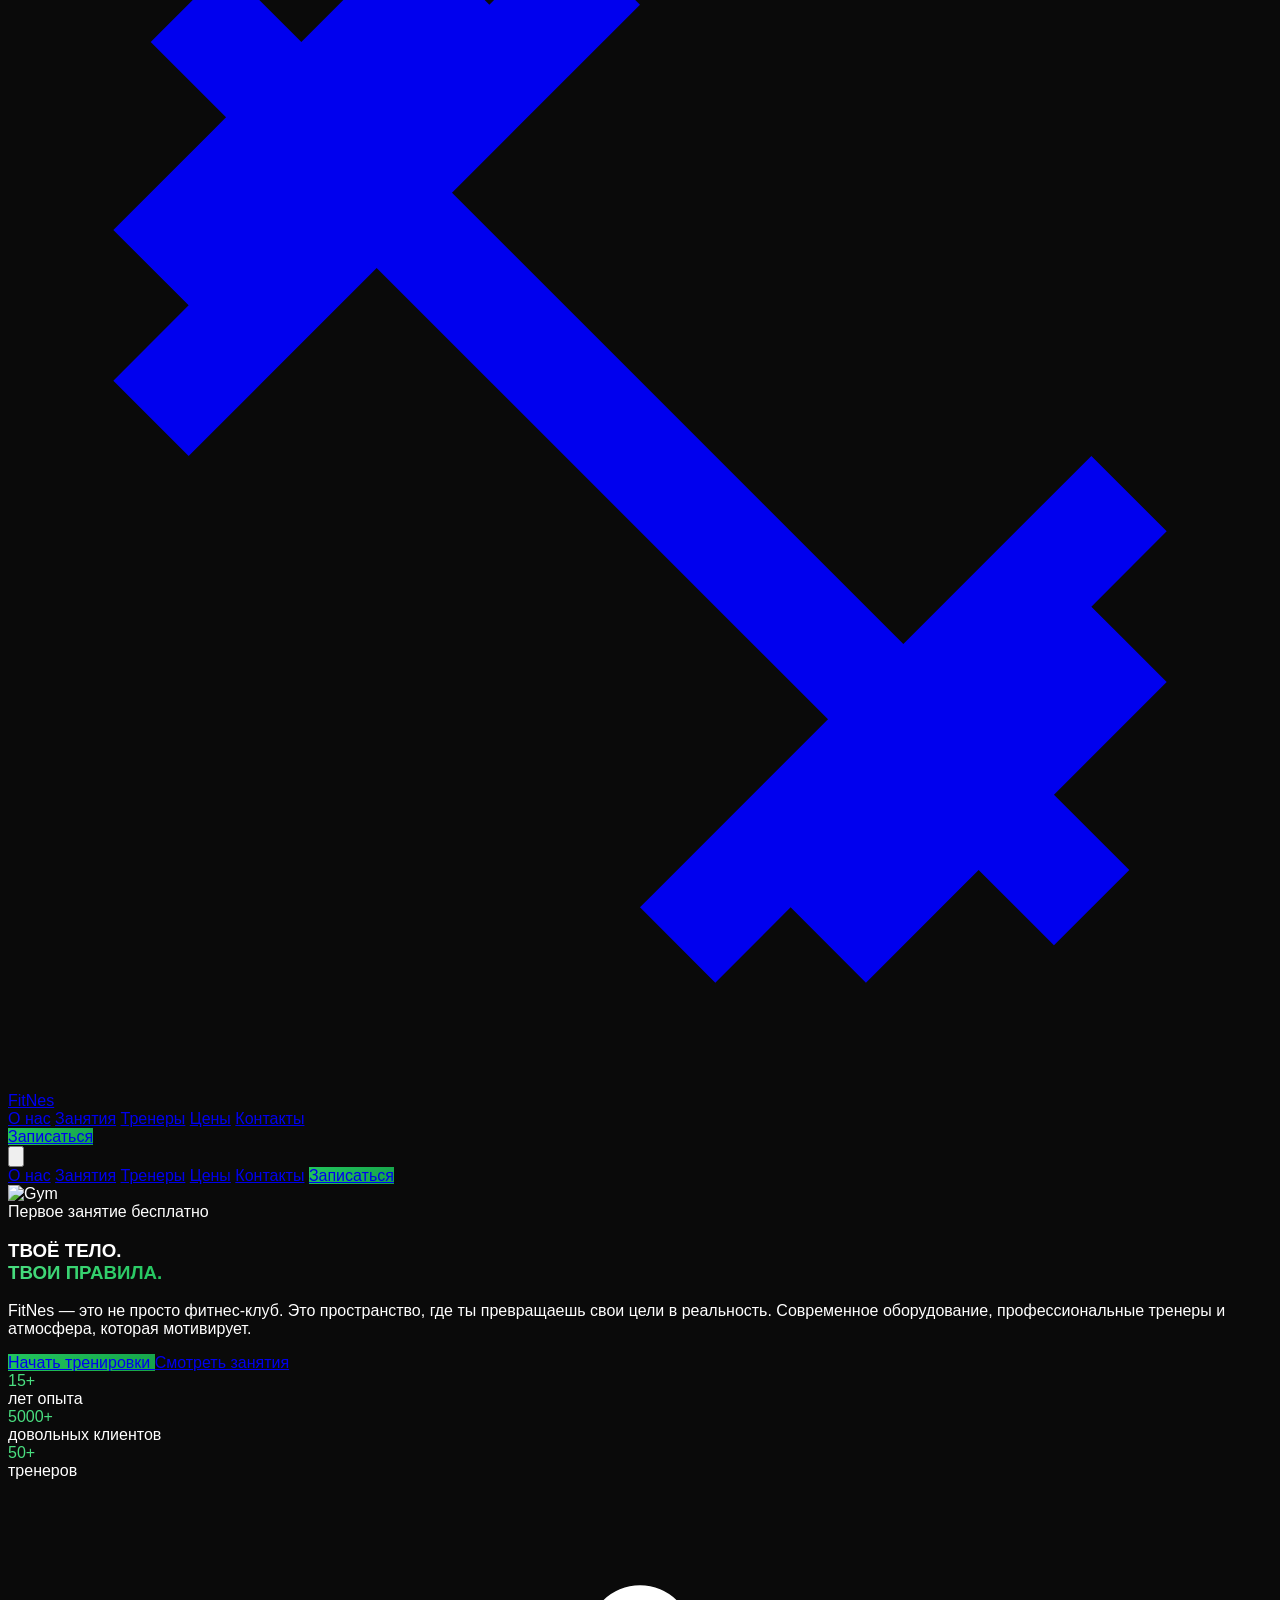
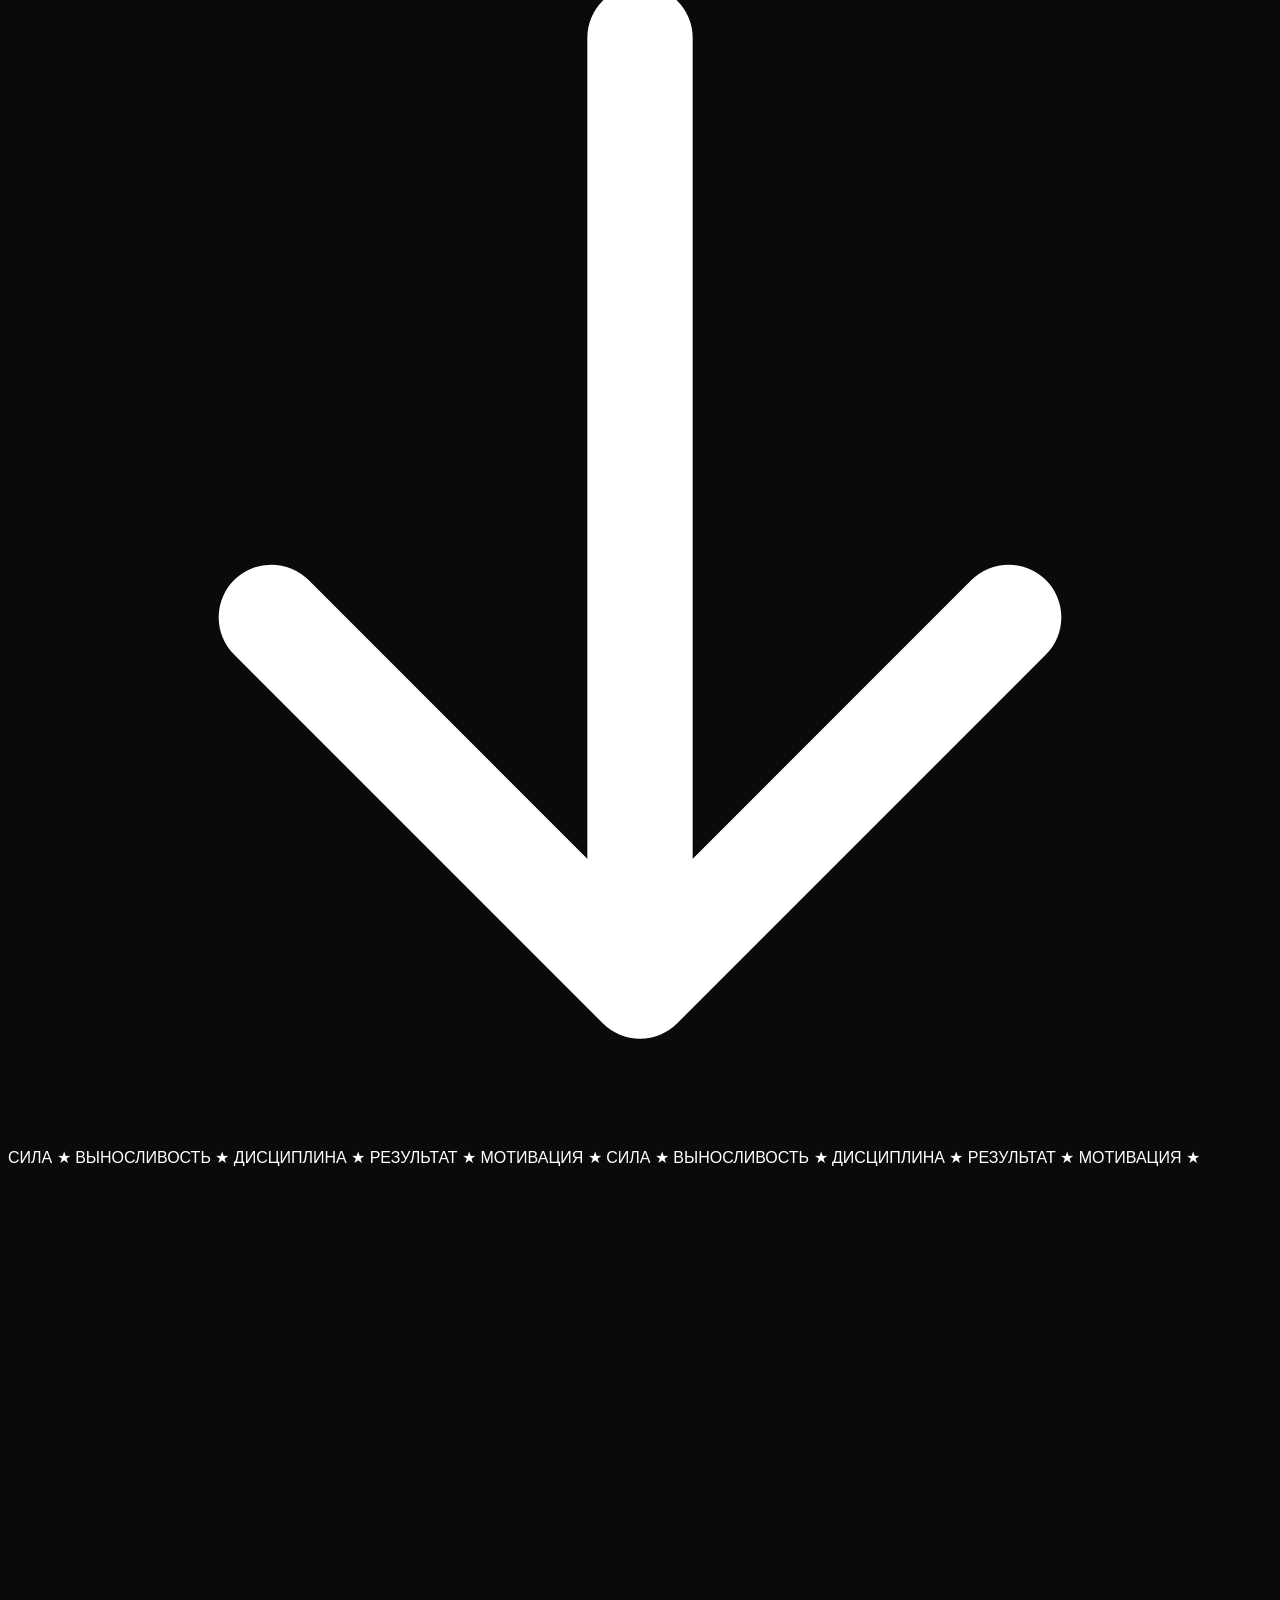
==== commit e43caa7f: "Update index.html" ====
--- a/index.html
+++ b/index.html
@@ -15,12 +15,12 @@
                     },
                     colors: {
                         brand: {
-                            50: '#f0fdf4',
-                            100: '#dcfce7',
-                            400: '#4ade80',
-                            500: '#2238c5',
-                            600: '#16a34a',
-                            900: '#14532d',
+                            50: '#fff7ed',
+                            100: '#ffedd5',
+                            400: '#fb923c',
+                            500: '#f97316',
+                            600: '#ea580c',
+                            900: '#7c2d12',
                         },
                         dark: {
                             900: '#0a0a0a',
@@ -29,12 +29,331 @@
                         }
                     },
                     animation: {
-                        'fade-up': 'fadeUp 0.8s ease-out forwards',
                         'pulse-slow': 'pulse 3s cubic-bezier(0.4, 0, 0.6, 1) infinite',
-                    },
-                    keyframes: {
-                        fadeUp: {
-                            '0%': { opacity: '0', transform: 'translateY(30px)' },
+                    }
+                }
+            }
+        }
+    </script>
+    <style>
+        body {
+            font-family: 'Inter', sans-serif;
+            background-color: #0a0a0a;
+            color: #ffffff;
+            overflow-x: hidden;
+        }
+        .hero-overlay {
+            background: linear-gradient(135deg, rgba(10,10,10,0.85) 0%, rgba(10,10,10,0.4) 50%, rgba(10,10,10,0.7) 100%);
+        }
+        .gradient-text {
+            background: linear-gradient(135deg, #fb923c 0%, #f97316 100%);
+            -webkit-background-clip: text;            -webkit-text-fill-color: transparent;
+            background-clip: text;
+        }
+        .card-hover {
+            transition: all 0.4s cubic-bezier(0.16, 1, 0.3, 1);
+        }
+        .card-hover:hover {
+            transform: translateY(-8px);
+            box-shadow: 0 20px 40px -15px rgba(249, 115, 22, 0.3);
+        }
+        .btn-primary {
+            background: linear-gradient(135deg, #f97316 0%, #ea580c 100%);
+            transition: all 0.3s ease;
+        }
+        .btn-primary:hover {
+            transform: translateY(-2px);
+            box-shadow: 0 10px 25px -5px rgba(249, 115, 22, 0.5);
+        }
+        .nav-scrolled {
+            background-color: rgba(10, 10, 10, 0.95);
+            backdrop-filter: blur(10px);
+            border-bottom: 1px solid rgba(255,255,255,0.05);
+        }
+        .pricing-card.featured {
+            border: 2px solid #f97316;
+            position: relative;
+        }
+        .pricing-card.featured::before {
+            content: 'Популярный';
+            position: absolute;
+            top: -12px;
+            left: 50%;
+            transform: translateX(-50%);
+            background: #f97316;
+            color: #0a0a0a;
+            padding: 4px 16px;
+            border-radius: 20px;
+            font-size: 0.75rem;
+            font-weight: 700;
+            text-transform: uppercase;
+        }
+        .marquee {
+            animation: marquee 30s linear infinite;
+        }
+        @keyframes marquee {
+            0% { transform: translateX(0); }
+            100% { transform: translateX(-50%); }
+        }
+        ::-webkit-scrollbar {
+            width: 8px;        }
+        ::-webkit-scrollbar-track {
+            background: #0a0a0a;
+        }
+        ::-webkit-scrollbar-thumb {
+            background: #f97316;
+            border-radius: 4px;
+        }
+        .image-zoom {
+            overflow: hidden;
+        }
+        .image-zoom img {
+            transition: transform 0.7s cubic-bezier(0.16, 1, 0.3, 1);
+        }
+        .image-zoom:hover img {
+            transform: scale(1.1);
+        }
+    </style>
+</head>
+<body>
+
+    <!-- Header -->
+    <header id="header" class="fixed top-0 left-0 right-0 z-50 transition-all duration-300 py-4">
+        <div class="container mx-auto px-6 flex items-center justify-between">
+            <a href="#" class="flex items-center gap-2">
+                <div class="w-10 h-10 bg-gradient-to-br from-brand-400 to-brand-600 rounded-lg flex items-center justify-center">
+                    <svg class="w-6 h-6 text-black" fill="currentColor" viewBox="0 0 24 24"><path d="M20.57 14.86L22 13.43 20.57 12 17 15.57 8.43 7 12 3.43 10.57 2 9.14 3.43 7.71 2 5.57 4.14 4.14 2.71 2.71 4.14l1.43 1.43L2 7.71l1.43 1.43L2 10.57 3.43 12 7 8.43 15.57 17 12 20.57 13.43 22l1.43-1.43L16.29 22l2.14-2.14 1.43 1.43 1.43-1.43-1.43-1.43L22 16.29z"/></svg>
+                </div>
+                <span class="text-2xl font-black tracking-tighter">FitNes</span>
+            </a>
+            
+            <nav class="hidden md:flex items-center gap-8">
+                <a href="#about" class="text-sm font-medium text-gray-300 hover:text-brand-400 transition">О нас</a>
+                <a href="#classes" class="text-sm font-medium text-gray-300 hover:text-brand-400 transition">Занятия</a>
+                <a href="#trainers" class="text-sm font-medium text-gray-300 hover:text-brand-400 transition">Тренеры</a>
+                <a href="#pricing" class="text-sm font-medium text-gray-300 hover:text-brand-400 transition">Цены</a>
+                <a href="#contact" class="text-sm font-medium text-gray-300 hover:text-brand-400 transition">Контакты</a>
+            </nav>
+
+            <div class="hidden md:flex items-center gap-4">
+                <a href="#contact" class="btn-primary px-6 py-2.5 rounded-full text-sm font-bold text-black">Записаться</a>
+            </div>
+
+            <button id="mobile-menu-btn" class="md:hidden text-white">
+                <svg class="w-6 h-6" fill="none" stroke="currentColor" viewBox="0 0 24 24"><path stroke-linecap="round" stroke-linejoin="round" stroke-width="2" d="M4 6h16M4 12h16M4 18h16"/></svg>
+            </button>
+        </div>
+
+        <!-- Mobile Menu -->
+        <div id="mobile-menu" class="hidden md:hidden bg-dark-900/95 backdrop-blur-lg border-t border-white/5 mt-4">            <div class="container mx-auto px-6 py-6 flex flex-col gap-4">
+                <a href="#about" class="text-gray-300 hover:text-brand-400 py-2">О нас</a>
+                <a href="#classes" class="text-gray-300 hover:text-brand-400 py-2">Занятия</a>
+                <a href="#trainers" class="text-gray-300 hover:text-brand-400 py-2">Тренеры</a>
+                <a href="#pricing" class="text-gray-300 hover:text-brand-400 py-2">Цены</a>
+                <a href="#contact" class="text-gray-300 hover:text-brand-400 py-2">Контакты</a>
+                <a href="#contact" class="btn-primary px-6 py-3 rounded-full text-sm font-bold text-black text-center mt-2">Записаться</a>
+            </div>
+        </div>
+    </header>
+
+    <!-- Hero Section -->
+    <section class="relative min-h-screen flex items-center justify-center overflow-hidden">
+        <div class="absolute inset-0">
+            <img src="https://image.qwenlm.ai/public_source/72480d03-a990-4820-9e23-9d077e52a0f8/187aee744-a685-43a5-8ac8-16e3c12da1e1.png" alt="Gym" class="w-full h-full object-cover">
+            <div class="hero-overlay absolute inset-0"></div>
+        </div>
+        
+        <div class="relative z-10 container mx-auto px-6 pt-24">
+            <div class="max-w-4xl">
+                <div class="inline-flex items-center gap-2 bg-white/10 backdrop-blur-sm border border-white/20 rounded-full px-4 py-2 mb-8">
+                    <span class="w-2 h-2 bg-brand-400 rounded-full animate-pulse"></span>
+                    <span class="text-sm font-medium">Первое занятие бесплатно</span>
+                </div>
+                
+                <h1 class="text-5xl md:text-7xl lg:text-8xl font-black leading-[0.9] tracking-tight mb-8">
+                    ТВОЁ ТЕЛО.<br>
+                    <span class="gradient-text">ТВОИ ПРАВИЛА.</span>
+                </h1>
+                
+                <p class="text-lg md:text-xl text-gray-300 max-w-2xl mb-10">
+                    FitNes — это не просто фитнес-клуб. Это пространство, где ты превращаешь свои цели в реальность. Современное оборудование, профессиональные тренеры и атмосфера, которая мотивирует.
+                </p>
+                
+                <div class="flex flex-col sm:flex-row gap-4">
+                    <a href="#pricing" class="btn-primary px-8 py-4 rounded-full text-base font-bold text-black text-center">
+                        Начать тренировки
+                    </a>
+                    <a href="#classes" class="px-8 py-4 rounded-full text-base font-bold border border-white/30 hover:bg-white/10 transition text-center">
+                        Смотреть занятия
+                    </a>
+                </div>
+
+                <div class="grid grid-cols-3 gap-8 mt-16 pt-8 border-t border-white/10">
+                    <div>
+                        <div class="text-4xl md:text-5xl font-black gradient-text">15+</div>
+                        <div class="text-sm text-gray-400 mt-1">лет опыта</div>
+                    </div>
+                    <div>
+                        <div class="text-4xl md:text-5xl font-black gradient-text">5000+</div>                        <div class="text-sm text-gray-400 mt-1">довольных клиентов</div>
+                    </div>
+                    <div>
+                        <div class="text-4xl md:text-5xl font-black gradient-text">50+</div>
+                        <div class="text-sm text-gray-400 mt-1">тренеров</div>
+                    </div>
+                </div>
+            </div>
+        </div>
+
+        <div class="absolute bottom-8 left-1/2 -translate-x-1/2 animate-bounce">
+            <svg class="w-6 h-6 text-white/50" fill="none" stroke="currentColor" viewBox="0 0 24 24"><path stroke-linecap="round" stroke-linejoin="round" stroke-width="2" d="M19 14l-7 7m0 0l-7-7m7 7V3"/></svg>
+        </div>
+    </section>
+
+    <!-- Marquee -->
+    <div class="bg-brand-500 py-4 overflow-hidden">
+        <div class="flex whitespace-nowrap marquee">
+            <span class="text-black font-black text-xl mx-8">СИЛА</span>
+            <span class="text-black/40 mx-4">★</span>
+            <span class="text-black font-black text-xl mx-8">ВЫНОСЛИВОСТЬ</span>
+            <span class="text-black/40 mx-4">★</span>
+            <span class="text-black font-black text-xl mx-8">ДИСЦИПЛИНА</span>
+            <span class="text-black/40 mx-4">★</span>
+            <span class="text-black font-black text-xl mx-8">РЕЗУЛЬТАТ</span>
+            <span class="text-black/40 mx-4">★</span>
+            <span class="text-black font-black text-xl mx-8">МОТИВАЦИЯ</span>
+            <span class="text-black/40 mx-4">★</span>
+            <span class="text-black font-black text-xl mx-8">СИЛА</span>
+            <span class="text-black/40 mx-4">★</span>
+            <span class="text-black font-black text-xl mx-8">ВЫНОСЛИВОСТЬ</span>
+            <span class="text-black/40 mx-4">★</span>
+            <span class="text-black font-black text-xl mx-8">ДИСЦИПЛИНА</span>
+            <span class="text-black/40 mx-4">★</span>
+            <span class="text-black font-black text-xl mx-8">РЕЗУЛЬТАТ</span>
+            <span class="text-black/40 mx-4">★</span>
+            <span class="text-black font-black text-xl mx-8">МОТИВАЦИЯ</span>
+            <span class="text-black/40 mx-4">★</span>
+        </div>
+    </div>
+
+    <!-- About Section -->
+    <section id="about" class="py-24 md:py-32">
+        <div class="container mx-auto px-6">
+            <div class="grid md:grid-cols-2 gap-16 items-center">
+                <div>
+                    <span class="text-brand-400 font-bold text-sm tracking-widest uppercase">О клубе</span>
+                    <h2 class="text-4xl md:text-6xl font-black mt-4 mb-6 leading-tight">
+                        Мы создали место,<br>где рождаются<br><span class="gradient-text">чемпионы</span>
+                    </h2>                    <p class="text-gray-400 text-lg leading-relaxed mb-8">
+                        FitNes — это 3000 квадратных метров пространства, оснащённого оборудованием премиум-класса. Мы объединили лучшие мировые практики тренировок, восстановления и питания в одном месте.
+                    </p>
+                    <div class="space-y-4">
+                        <div class="flex items-start gap-4">
+                            <div class="w-10 h-10 bg-brand-500/20 rounded-lg flex items-center justify-center flex-shrink-0">
+                                <svg class="w-5 h-5 text-brand-400" fill="none" stroke="currentColor" viewBox="0 0 24 24"><path stroke-linecap="round" stroke-linejoin="round" stroke-width="2" d="M5 13l4 4L19 7"/></svg>
+                            </div>
+                            <div>
+                                <h4 class="font-bold mb-1">Оборудование Technogym и Hammer Strength</h4>
+                                <p class="text-gray-400 text-sm">Только лучшие мировые бренды спортивного оборудования</p>
+                            </div>
+                        </div>
+                        <div class="flex items-start gap-4">
+                            <div class="w-10 h-10 bg-brand-500/20 rounded-lg flex items-center justify-center flex-shrink-0">
+                                <svg class="w-5 h-5 text-brand-400" fill="none" stroke="currentColor" viewBox="0 0 24 24"><path stroke-linecap="round" stroke-linejoin="round" stroke-width="2" d="M5 13l4 4L19 7"/></svg>
+                            </div>
+                            <div>
+                                <h4 class="font-bold mb-1">Зона восстановления и SPA</h4>
+                                <p class="text-gray-400 text-sm">Сауна, хаммам, массажные кабинеты и криокамера</p>
+                            </div>
+                        </div>
+                        <div class="flex items-start gap-4">
+                            <div class="w-10 h-10 bg-brand-500/20 rounded-lg flex items-center justify-center flex-shrink-0">
+                                <svg class="w-5 h-5 text-brand-400" fill="none" stroke="currentColor" viewBox="0 0 24 24"><path stroke-linecap="round" stroke-linejoin="round" stroke-width="2" d="M5 13l4 4L19 7"/></svg>
+                            </div>
+                            <div>
+                                <h4 class="font-bold mb-1">Работаем 24/7</h4>
+                                <p class="text-gray-400 text-sm">Тренируйтесь в любое удобное время, без выходных</p>
+                            </div>
+                        </div>
+                    </div>
+                </div>
+                
+                <div class="grid grid-cols-2 gap-4">
+                    <div class="space-y-4">
+                        <div class="bg-dark-800 rounded-3xl p-6 border border-white/5">
+                            <div class="text-5xl font-black gradient-text mb-2">3000</div>
+                            <div class="text-sm text-gray-400">квадратных метров</div>
+                        </div>
+                        <div class="bg-gradient-to-br from-brand-500 to-brand-600 rounded-3xl p-6 text-black">
+                            <div class="text-5xl font-black mb-2">24/7</div>
+                            <div class="text-sm font-medium">без выходных</div>
+                        </div>
+                    </div>
+                    <div class="space-y-4 mt-8">
+                        <div class="bg-dark-800 rounded-3xl p-6 border border-white/5">
+                            <div class="text-5xl font-black gradient-text mb-2">50+</div>
+                            <div class="text-sm text-gray-400">профессиональных тренеров</div>
+                        </div>                        <div class="bg-dark-800 rounded-3xl p-6 border border-white/5">
+                            <div class="text-5xl font-black gradient-text mb-2">100+</div>
+                            <div class="text-sm text-gray-400">групповых занятий в неделю</div>
+                        </div>
+                    </div>
+                </div>
+            </div>
+        </div>
+    </section>
+
+    <!-- Classes Section -->
+    <section id="classes" class="py-24 md:py-32 bg-dark-800">
+        <div class="container mx-auto px-6">
+            <div class="text-center max-w-3xl mx-auto mb-16">
+                <span class="text-brand-400 font-bold text-sm tracking-widest uppercase">Направления</span>
+                <h2 class="text-4xl md:text-6xl font-black mt-4 mb-6">Выбери свой <span class="gradient-text">стиль</span></h2>
+                <p class="text-gray-400 text-lg">От спокойной йоги до интенсивного кроссфита — у нас есть направление для каждого уровня подготовки</p>
+            </div>
+
+            <div class="grid md:grid-cols-3 gap-6">
+                <!-- Card 1 -->
+                <div class="card-hover bg-dark-900 rounded-3xl overflow-hidden border border-white/5 group">
+                    <div class="image-zoom h-64">
+                        <img src="https://image.qwenlm.ai/public_source/72480d03-a990-4820-9e23-9d077e52a0f8/1ade1dca7-f73a-42ca-a594-f25b74d4d058.png" alt="Yoga" class="w-full h-full object-cover">
+                    </div>
+                    <div class="p-8">
+                        <div class="flex items-center gap-2 mb-4">
+                            <span class="text-xs font-bold bg-brand-500/20 text-brand-400 px-3 py-1 rounded-full">ДЛЯ ВСЕХ</span>
+                            <span class="text-xs text-gray-500">60 мин</span>
+                        </div>
+                        <h3 class="text-2xl font-black mb-3">Йога</h3>
+                        <p class="text-gray-400 text-sm mb-6 leading-relaxed">Развитие гибкости, баланса и внутренней гармонии. Подходит для любого уровня подготовки.</p>
+                        <div class="flex items-center justify-between pt-4 border-t border-white/5">
+                            <span class="text-sm text-gray-500">Пн, Ср, Пт · 10:00</span>
+                            <a href="#contact" class="text-brand-400 font-bold text-sm hover:underline">Записаться →</a>
+                        </div>
+                    </div>
+                </div>
+
+                <!-- Card 2 -->
+                <div class="card-hover bg-dark-900 rounded-3xl overflow-hidden border border-white/5 group">
+                    <div class="image-zoom h-64">
+                        <img src="https://image.qwenlm.ai/public_source/72480d03-a990-4820-9e23-9d077e52a0f8/157e031b7-7be9-423e-8b47-23ad27987637.png" alt="Crossfit" class="w-full h-full object-cover">
+                    </div>
+                    <div class="p-8">
+                        <div class="flex items-center gap-2 mb-4">
+                            <span class="text-xs font-bold bg-red-500/20 text-red-400 px-3 py-1 rounded-full">ИНТЕНСИВ</span>
+                            <span class="text-xs text-gray-500">45 мин</span>
+                        </div>
+                        <h3 class="text-2xl font-black mb-3">Кроссфит</h3>                        <p class="text-gray-400 text-sm mb-6 leading-relaxed">Высокоинтенсивные функциональные тренировки для развития силы и выносливости.</p>
+                        <div class="flex items-center justify-between pt-4 border-t border-white/5">
+                            <span class="text-sm text-gray-500">Вт, Чт, Сб · 18:00</span>
+                            <a href="#contact" class="text-brand-400 font-bold text-sm hover:underline">Записаться →</a>
+                        </div>
+                    </div>
+                </div>
+
+                <!-- Card 3 -->
+                <div class="card-hover bg-dark-900 rounded-3xl overflow-hidden border border-white/5 group">
+                    <div class="image-zoom h-64">
+                        <img src="https://image.qwenlm.ai/public_source/72480d03-a990-4820-9e23-9d077e52a0f8/1bee052cd-7e31-4c4c-8b7e-7edf441741e8.png" alt="Cardio" class="w-full h-full object-cover">
+                                           '0%': { opacity: '0', transform: 'translateY(30px)' },
                             '100%': { opacity: '1', transform: 'translateY(0)' },
                         }
                     }
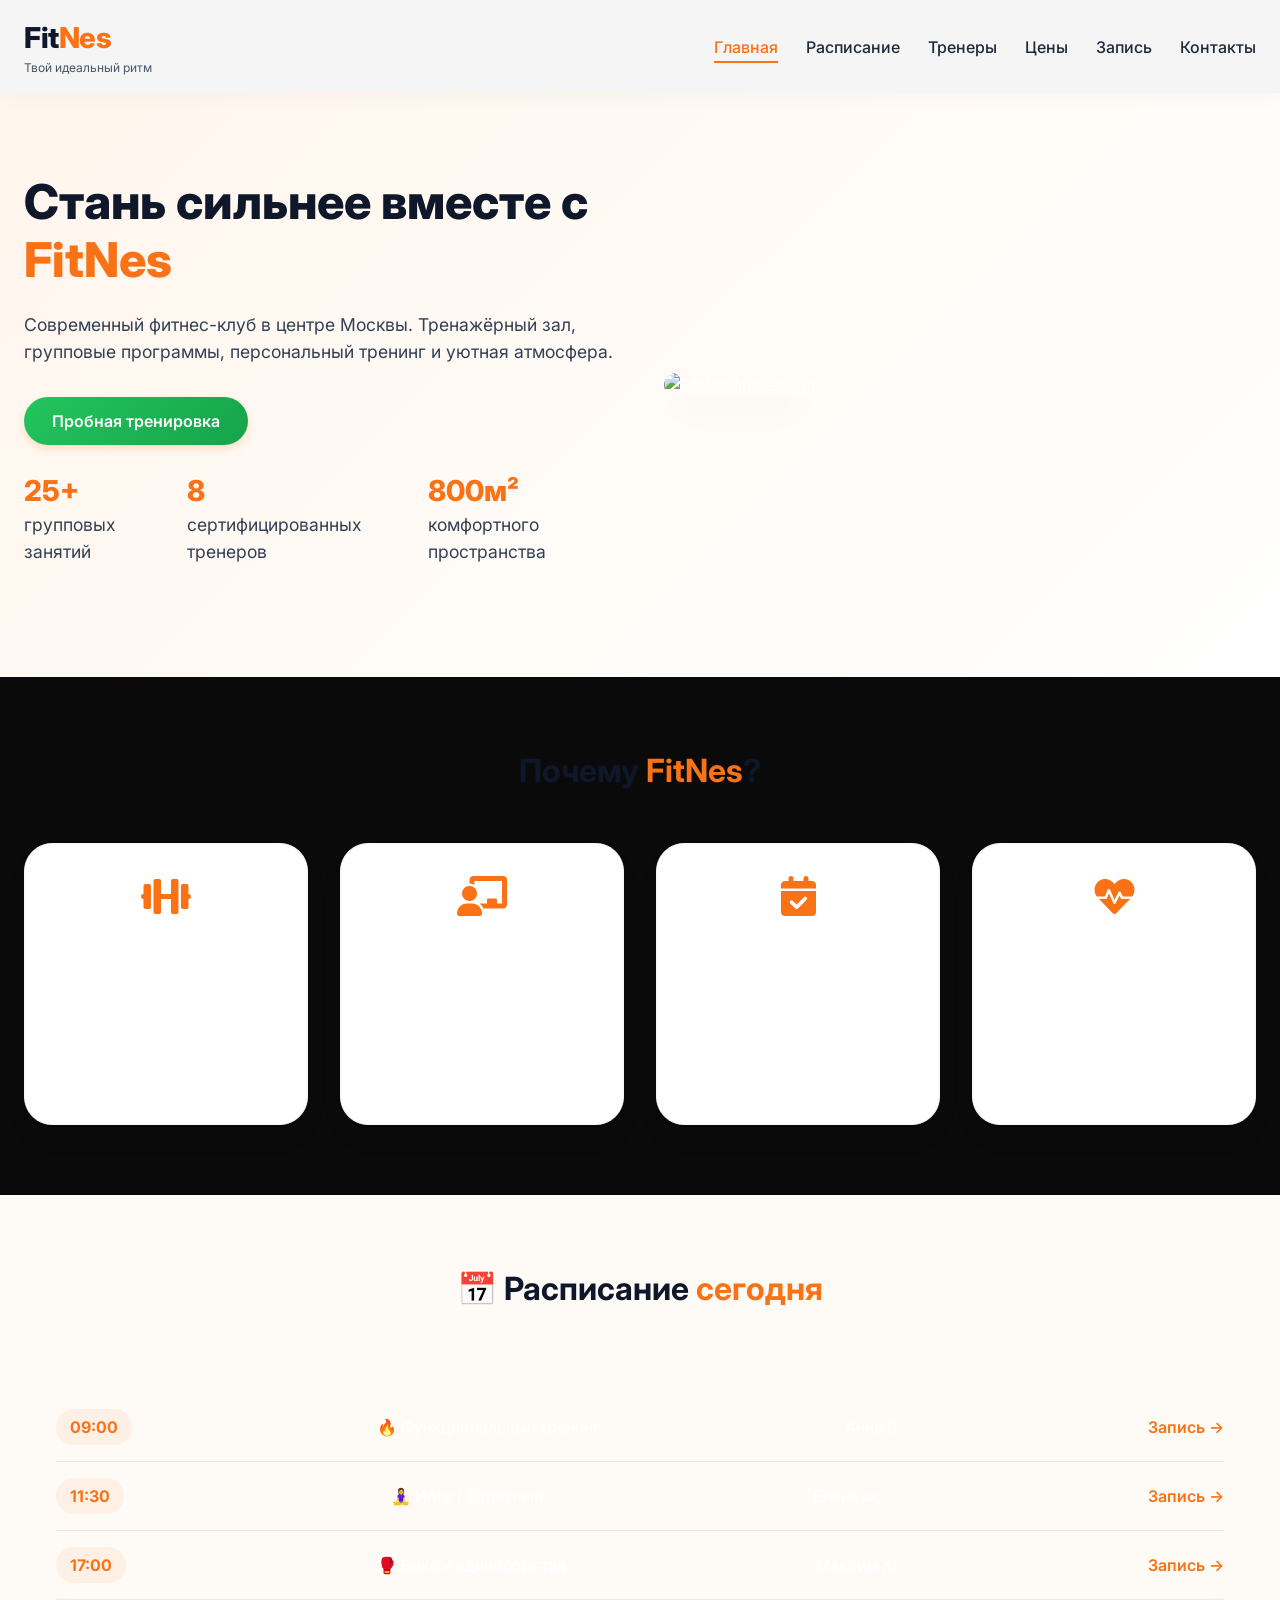
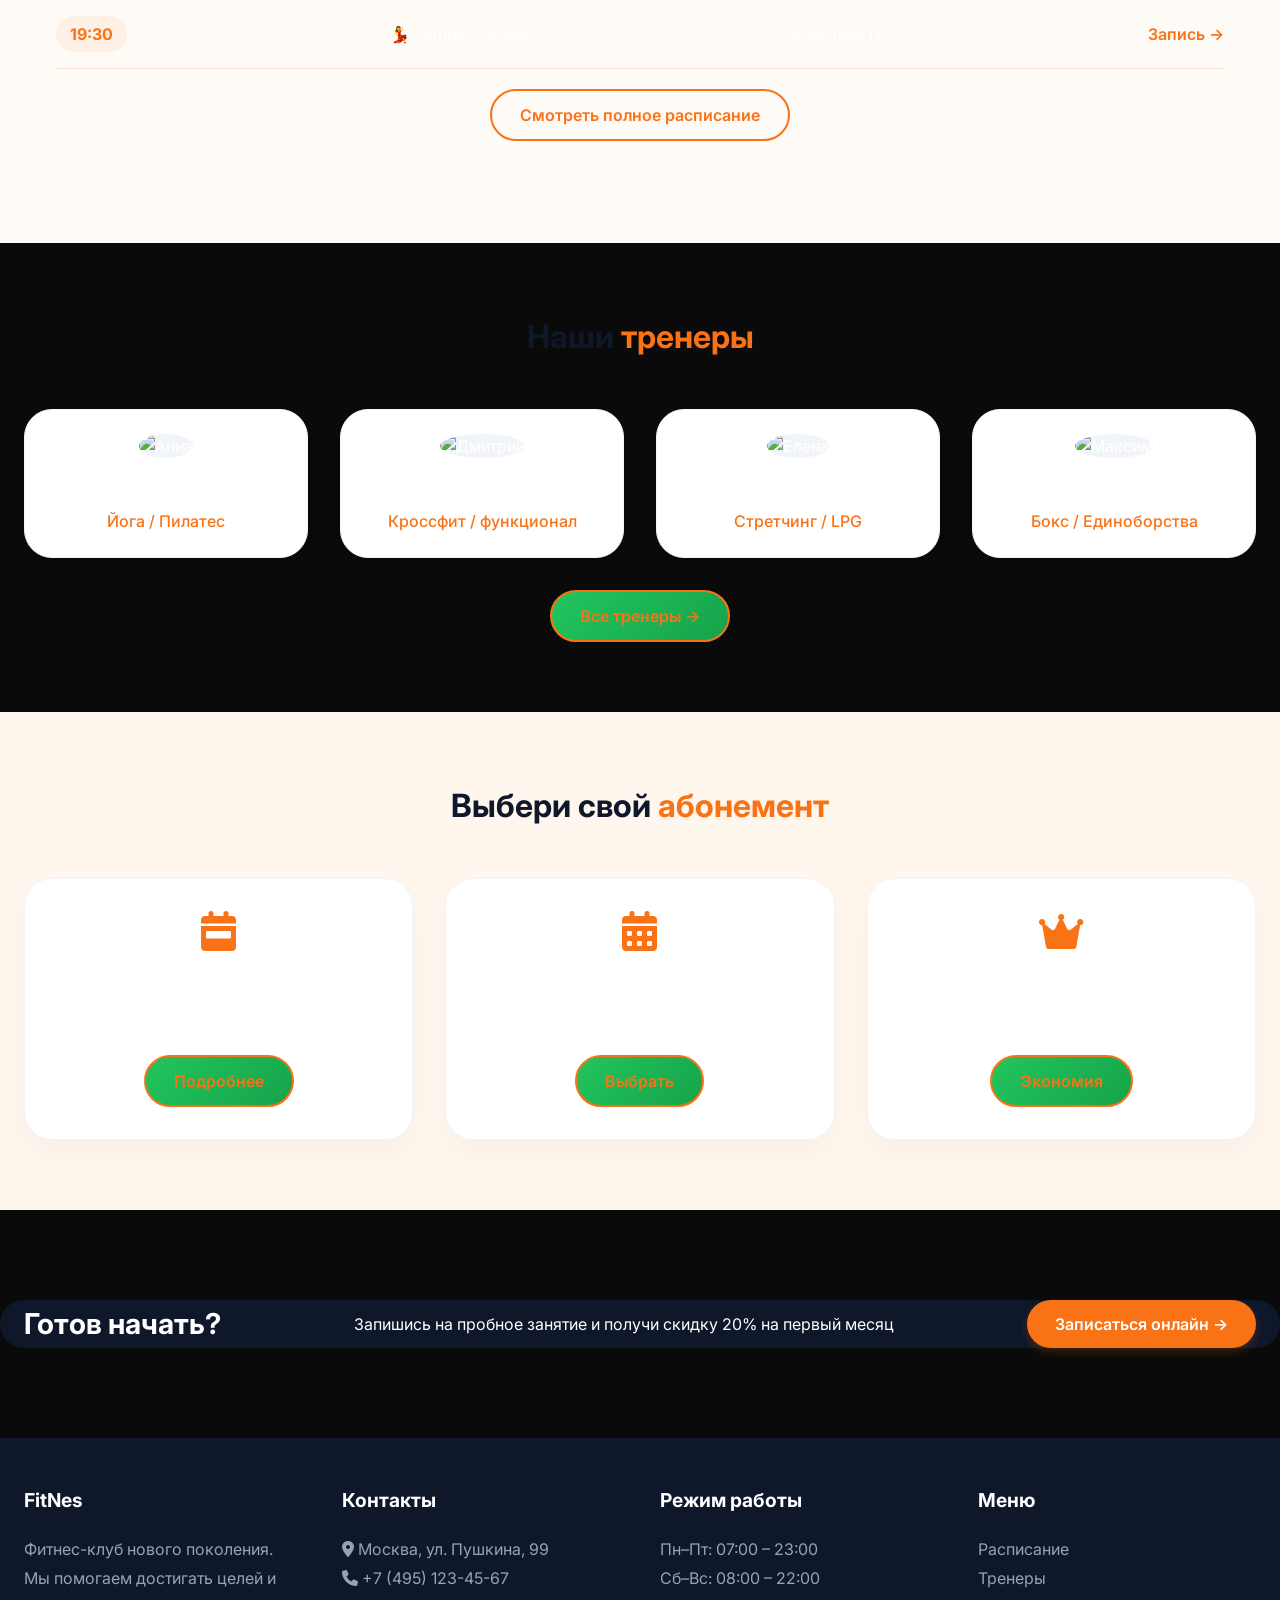
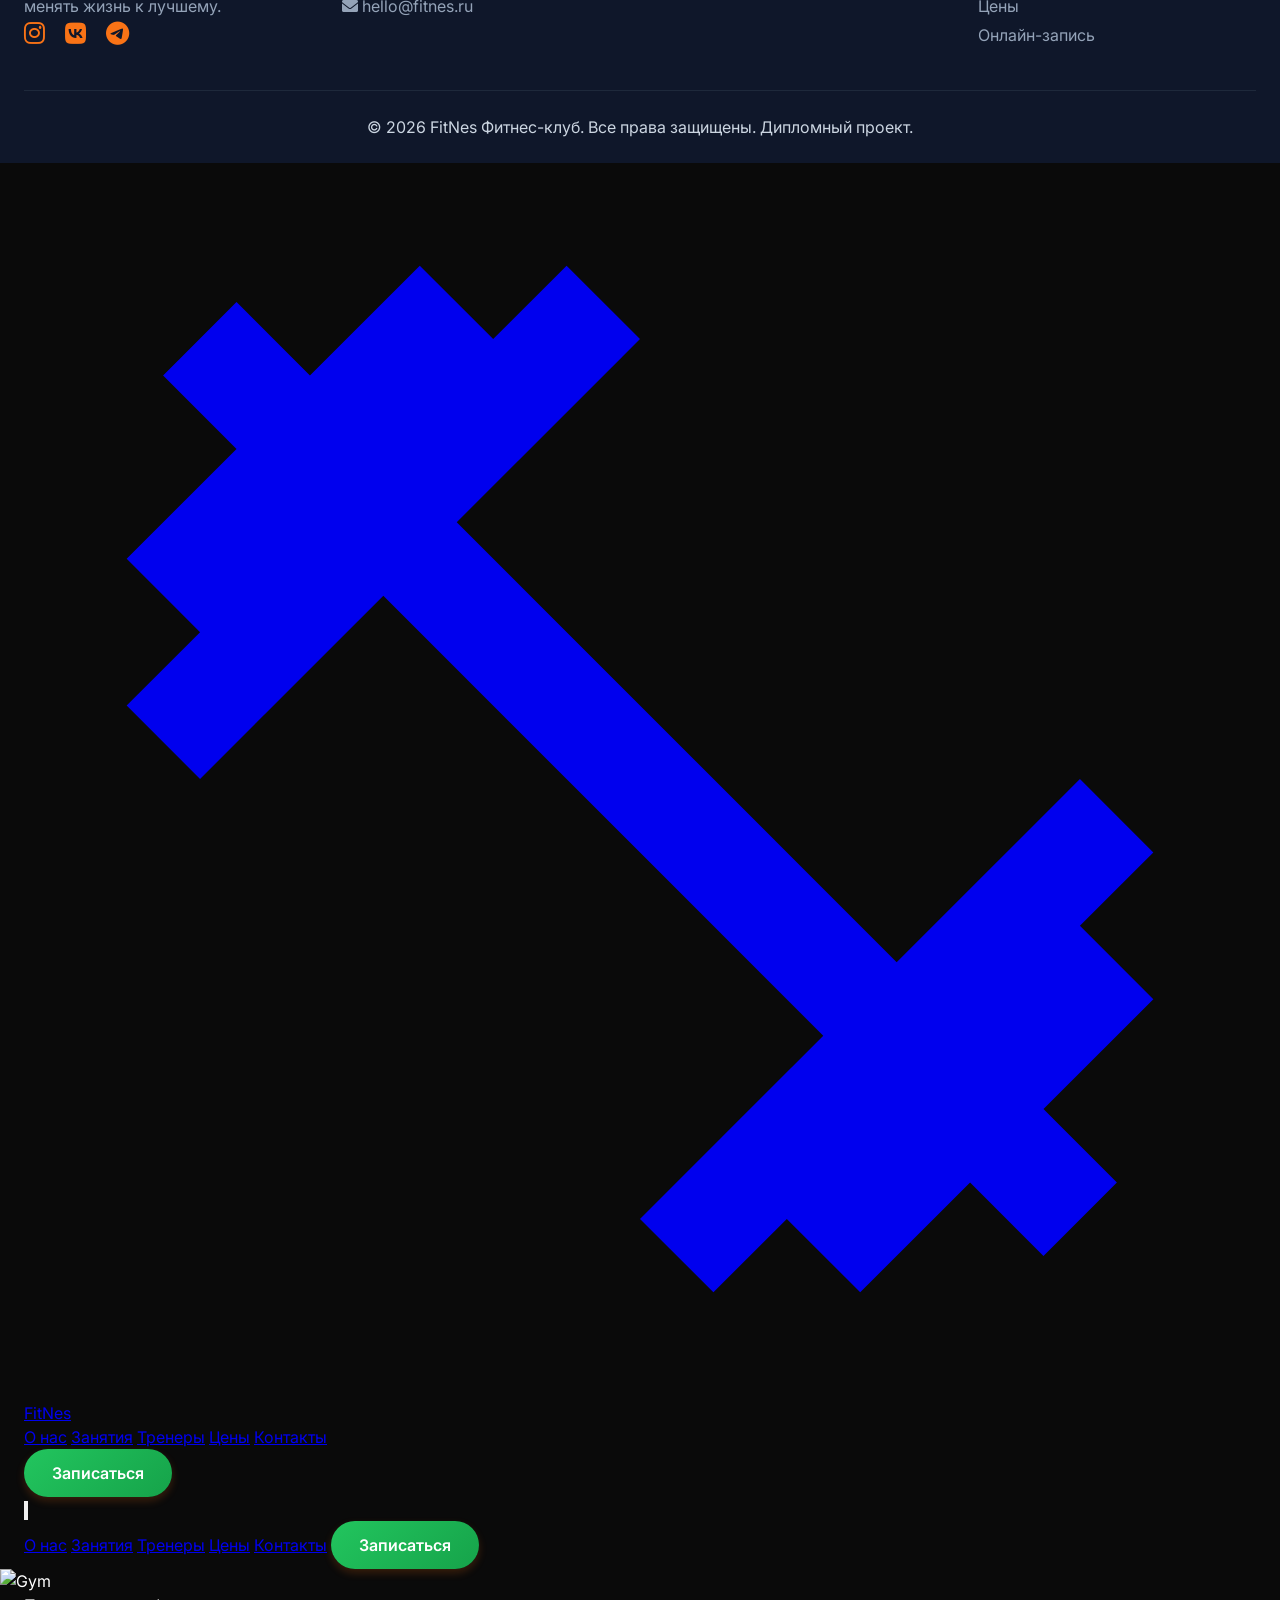
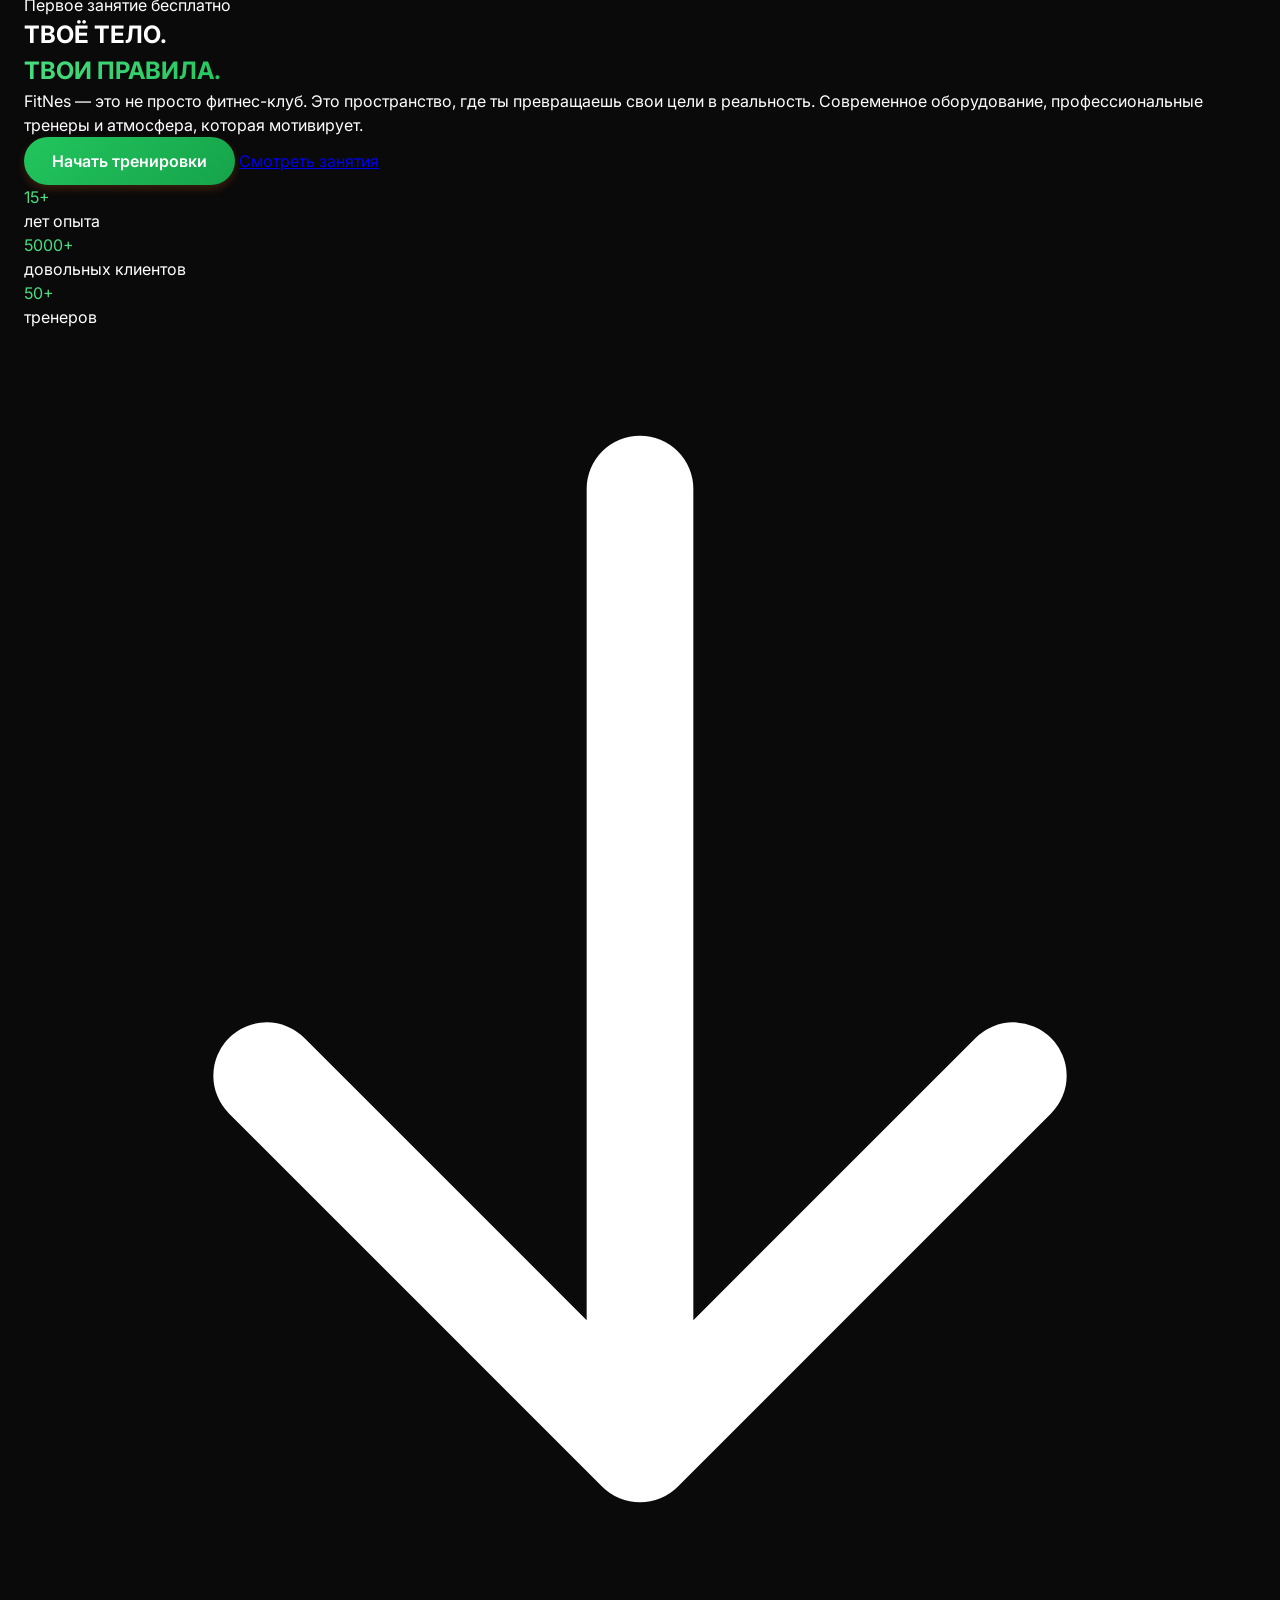
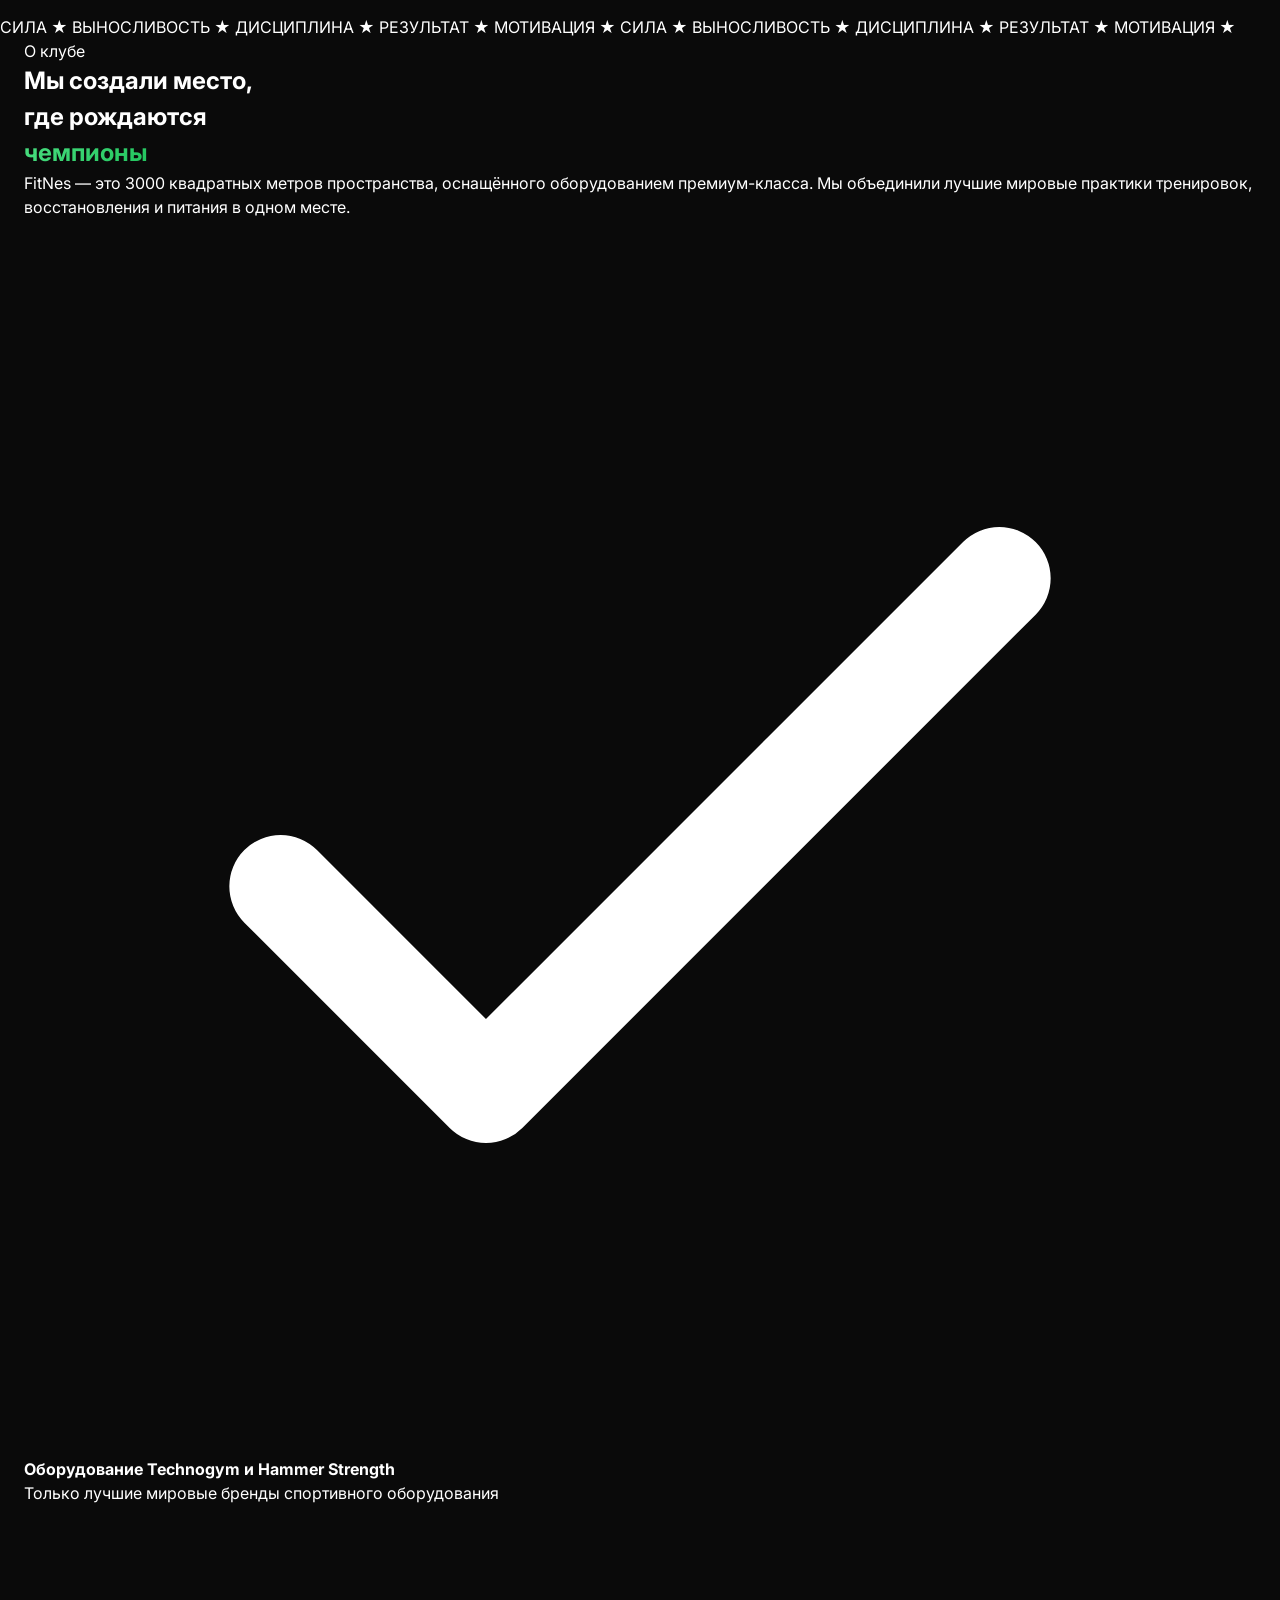
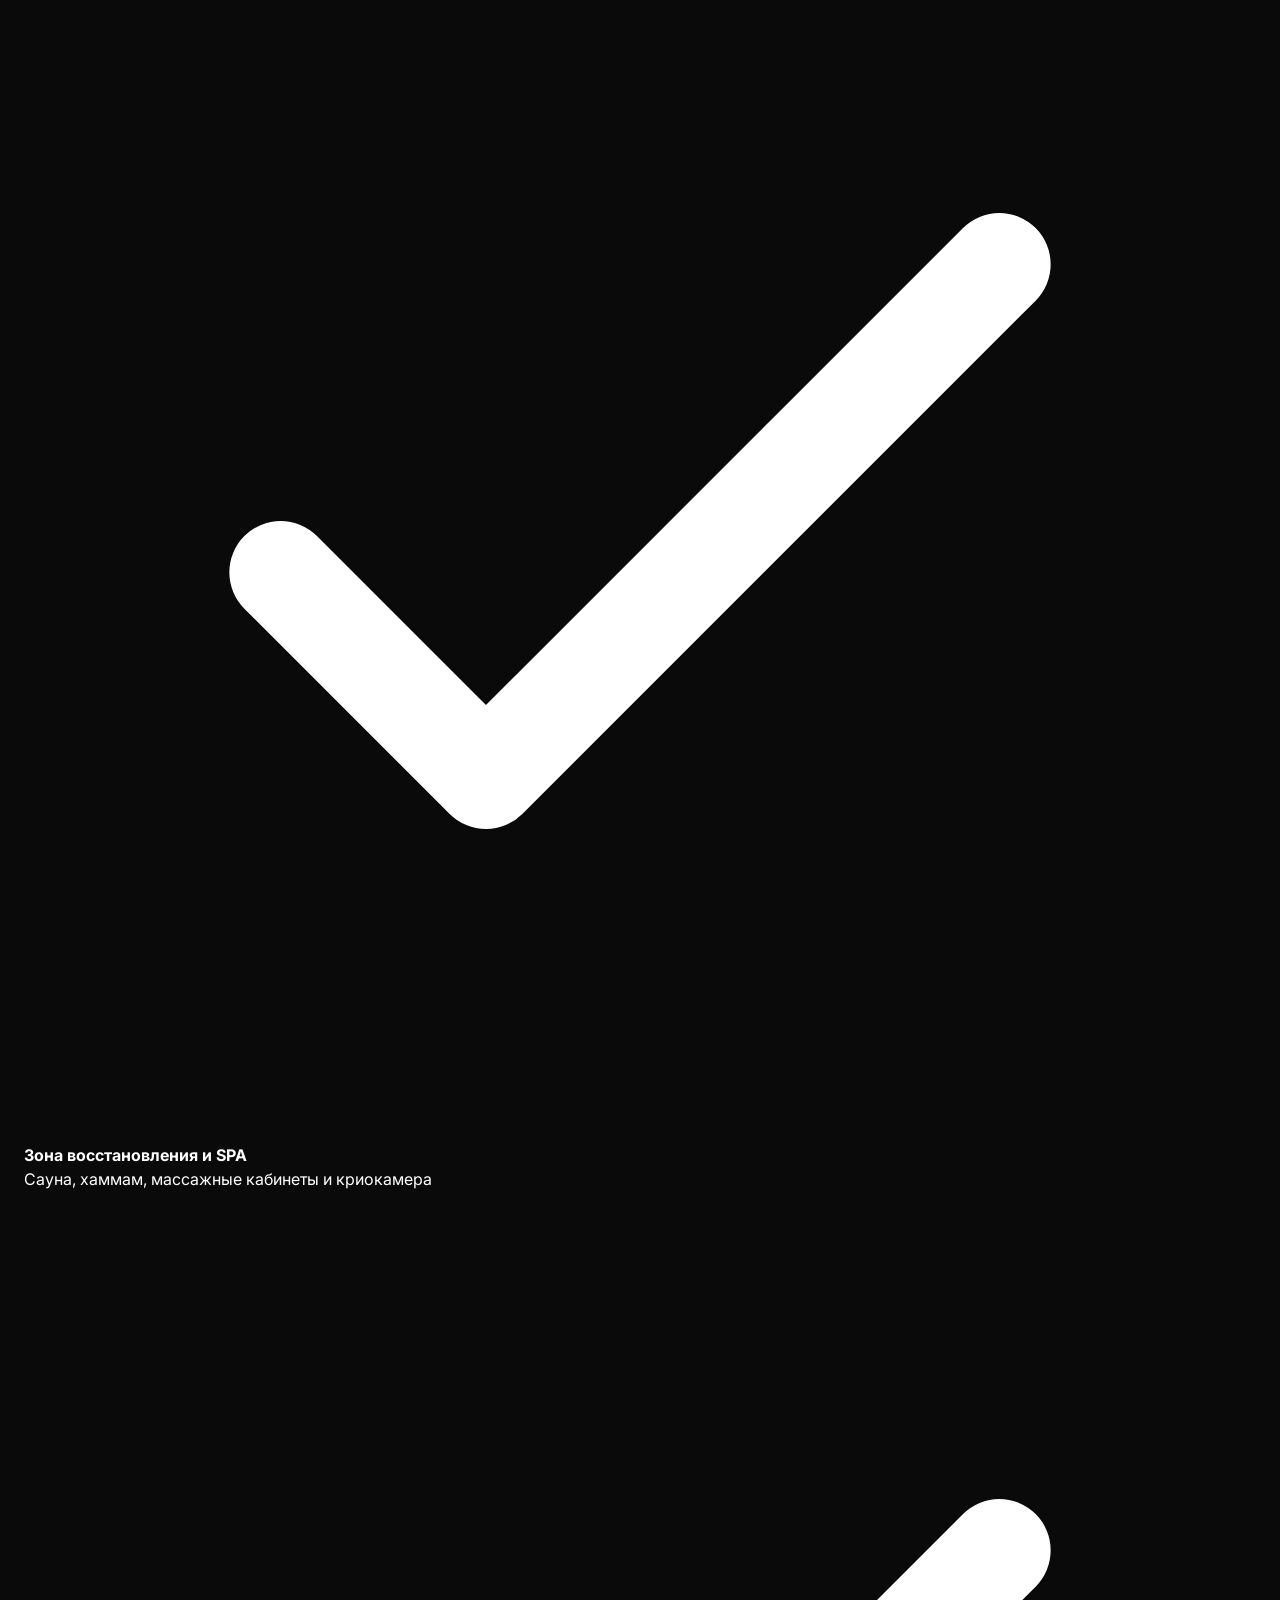
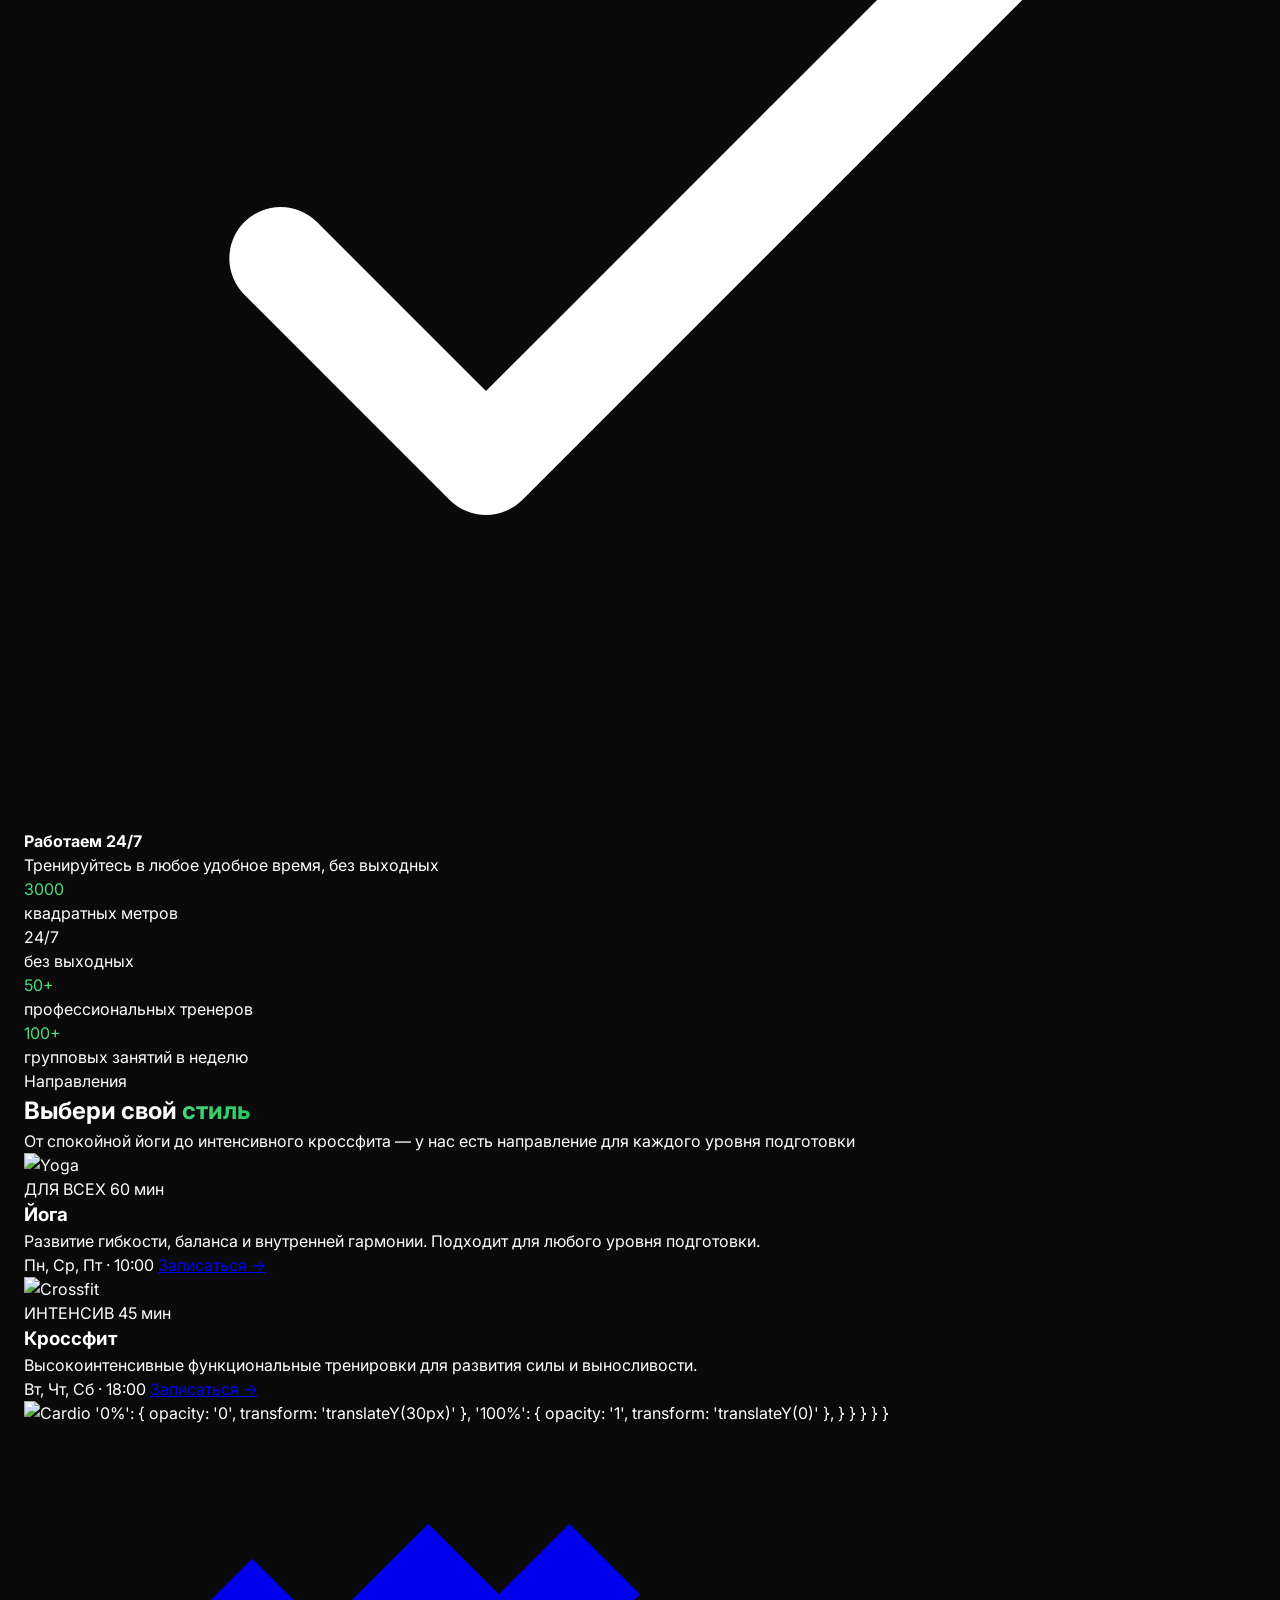
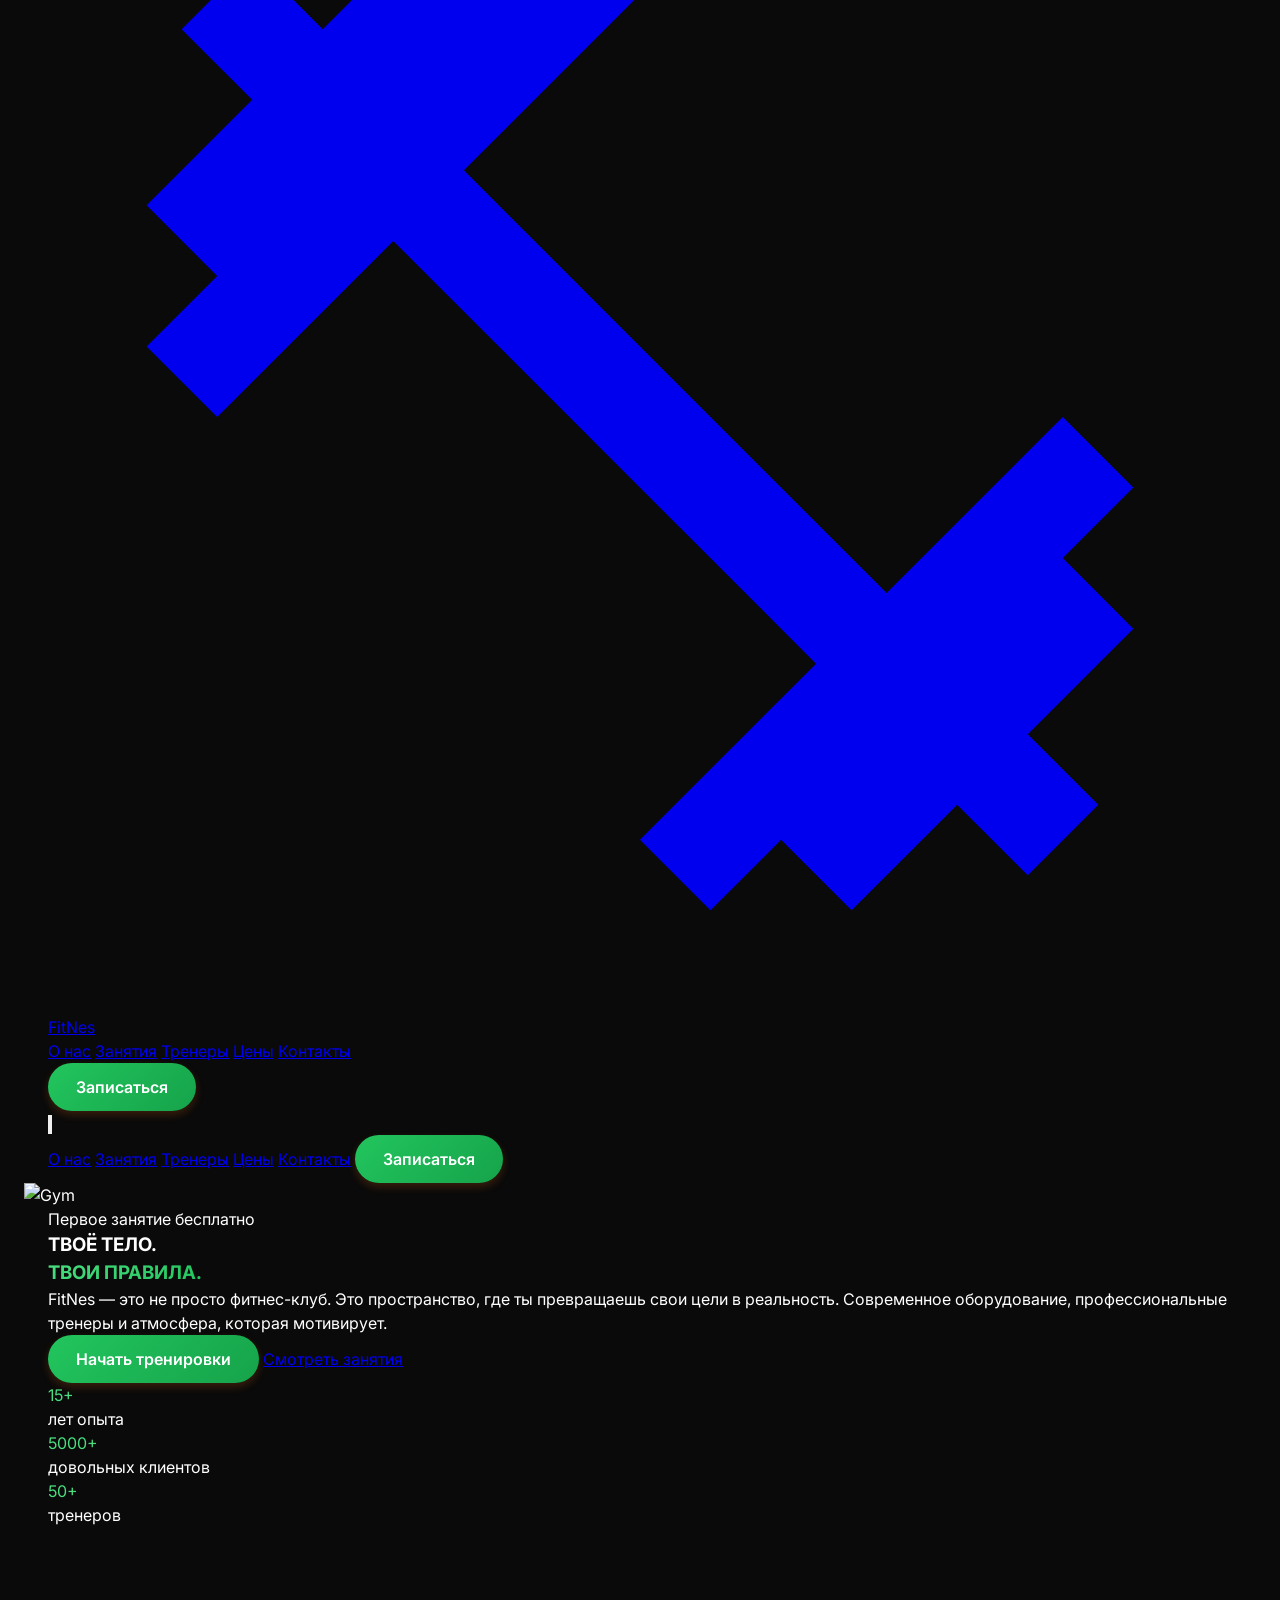
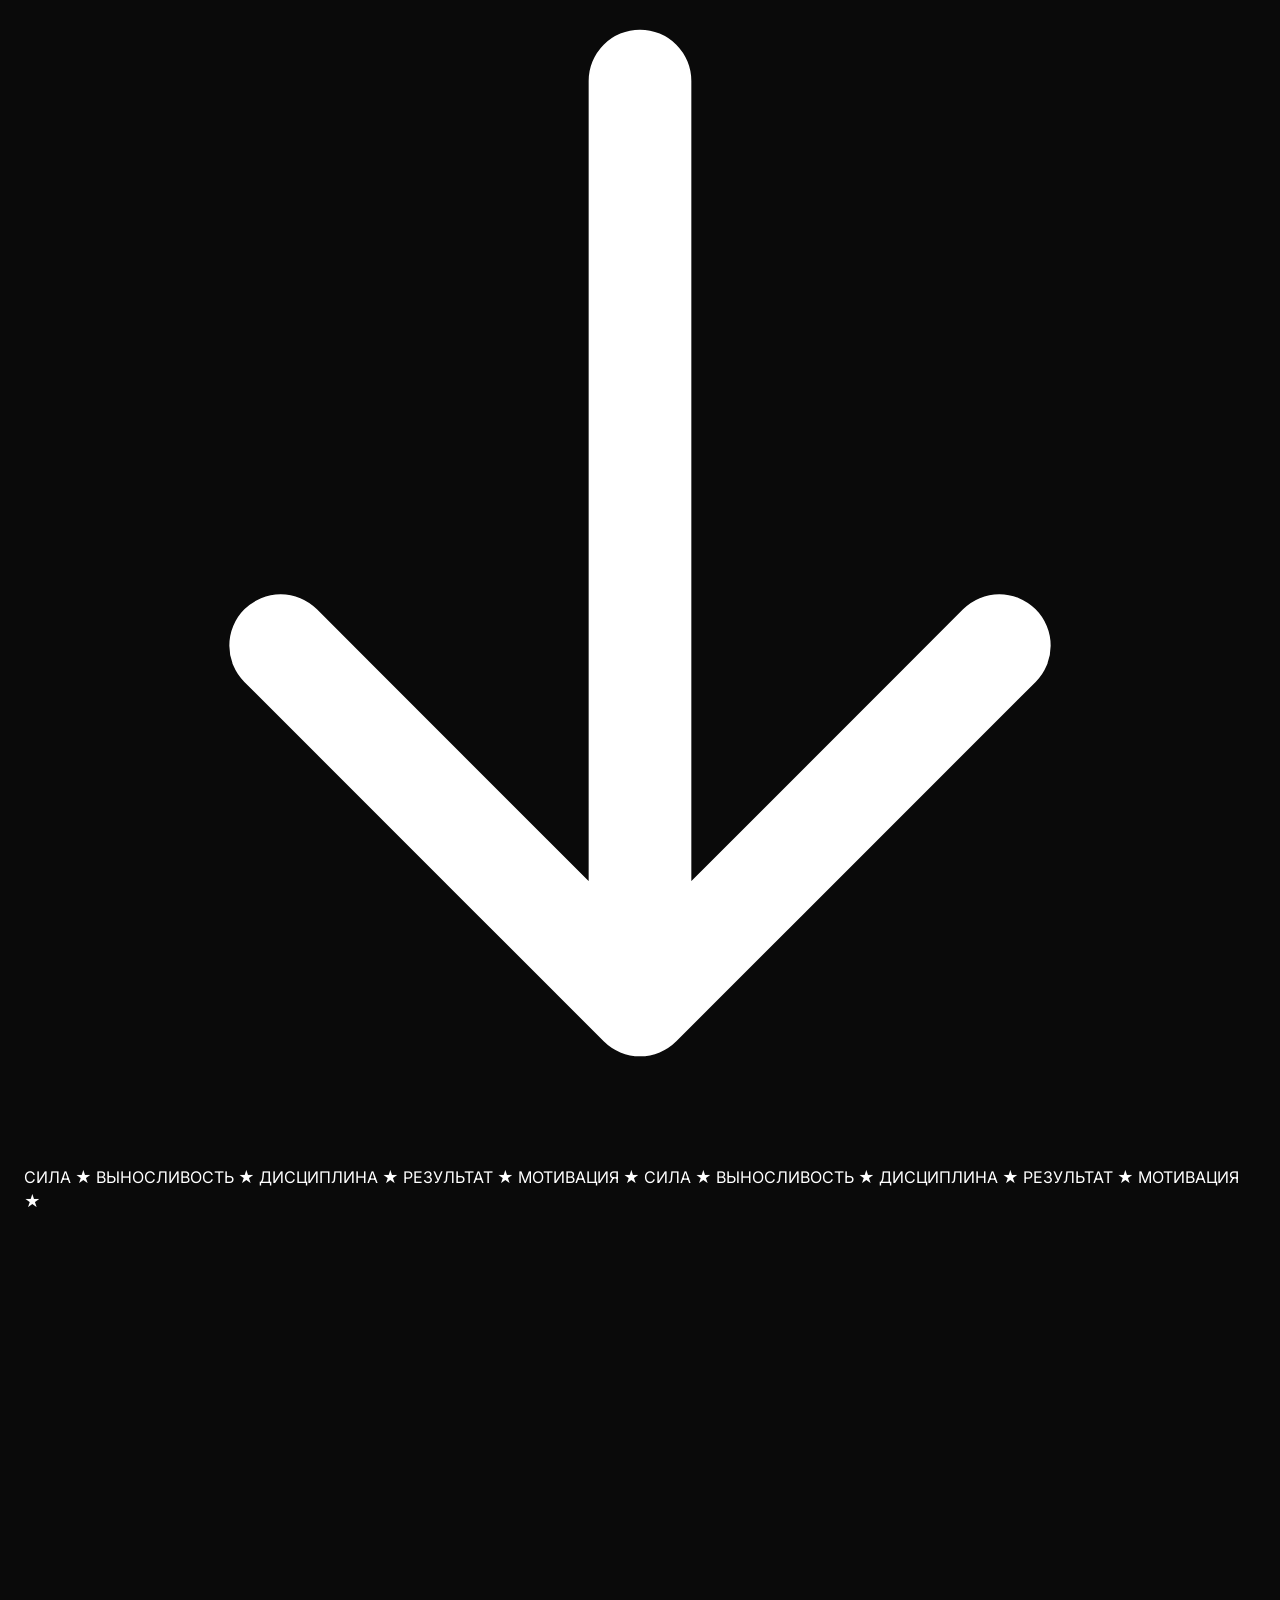
==== commit 6f2dc4a7: "Update index.html" ====
--- a/index.html
+++ b/index.html
@@ -1,40 +1,538 @@
 <!DOCTYPE html>
-<html lang="ru" class="scroll-smooth">
+<html lang="ru">
 <head>
     <meta charset="UTF-8">
-    <meta name="viewport" content="width=device-width, initial-scale=1.0">
-    <title>FitNes — Фитнес-клуб нового поколения</title>
-    <script src="https://cdn.tailwindcss.com"></script>
-    <link rel="stylesheet" href="https://cdn.jsdelivr.net/npm/@fontsource/inter@5.0.16/index.min.css">
-    <script>
-        tailwind.config = {
-            theme: {
-                extend: {
-                    fontFamily: {
-                        sans: ['Inter', 'sans-serif'],
-                    },
-                    colors: {
-                        brand: {
-                            50: '#fff7ed',
-                            100: '#ffedd5',
-                            400: '#fb923c',
-                            500: '#f97316',
-                            600: '#ea580c',
-                            900: '#7c2d12',
-                        },
-                        dark: {
-                            900: '#0a0a0a',
-                            800: '#171717',
-                            700: '#262626',
-                        }
-                    },
-                    animation: {
-                        'pulse-slow': 'pulse 3s cubic-bezier(0.4, 0, 0.6, 1) infinite',
-                    }
-                }
+    <meta name="viewport" content="width=device-width, initial-scale=1.0, user-scalable=yes">
+    <title>FitNes – Фитнес клуб в Москве</title>
+    <!-- Google Fonts & Font Awesome -->
+    <link href="https://fonts.googleapis.com/css2?family=Inter:opsz,wght@14..32,300;14..32,400;14..32,500;14..32,600;14..32,700;14..32,800&display=swap" rel="stylesheet">
+    <link rel="stylesheet" href="https://cdnjs.cloudflare.com/ajax/libs/font-awesome/6.0.0-beta3/css/all.min.css">
+    <style>
+        * {
+            margin: 0;
+            padding: 0;
+            box-sizing: border-box;
+        }
+
+        body {
+            font-family: 'Inter', sans-serif;
+            background-color: #ffffff;
+            color: #1e293b;
+            line-height: 1.5;
+            scroll-behavior: smooth;
+        }
+
+        /* Контейнер */
+        .container {
+            max-width: 1280px;
+            margin: 0 auto;
+            padding: 0 24px;
+        }
+
+        /* Шапка */
+        .header {
+            background: white;
+            box-shadow: 0 4px 20px rgba(0, 0, 0, 0.03);
+            position: sticky;
+            top: 0;
+            z-index: 100;
+            backdrop-filter: blur(2px);
+            background-color: rgba(255, 255, 255, 0.96);
+        }
+
+        .header .container {
+            display: flex;
+            align-items: center;
+            justify-content: space-between;
+            flex-wrap: wrap;
+            gap: 16px;
+            padding: 16px 24px;
+        }
+
+        .logo h1 {
+            font-size: 1.8rem;
+            font-weight: 800;
+            letter-spacing: -0.5px;
+            color: #0f172a;
+        }
+        .logo span {
+            color: #f97316;
+        }
+        .logo p {
+            font-size: 0.75rem;
+            color: #475569;
+        }
+
+        /* Навигация */
+        .nav ul {
+            display: flex;
+            gap: 28px;
+            list-style: none;
+        }
+        .nav a {
+            text-decoration: none;
+            color: #1e293b;
+            font-weight: 500;
+            transition: 0.2s;
+            font-size: 1rem;
+            padding-bottom: 4px;
+            border-bottom: 2px solid transparent;
+        }
+        .nav a:hover, .nav a.active {
+            color: #f97316;
+            border-bottom-color: #f97316;
+        }
+
+        /* Мобильное меню */
+        .menu-toggle {
+            display: none;
+            font-size: 1.8rem;
+            background: none;
+            border: none;
+            cursor: pointer;
+            color: #f97316;
+        }
+
+        /* Кнопки */
+        .btn-primary {
+            display: inline-block;
+            background: #f97316;
+            color: white;
+            padding: 12px 28px;
+            border-radius: 40px;
+            text-decoration: none;
+            font-weight: 600;
+            transition: 0.2s;
+            border: none;
+            cursor: pointer;
+            font-size: 1rem;
+            box-shadow: 0 4px 8px rgba(249, 115, 22, 0.2);
+        }
+        .btn-primary:hover {
+            background: #ea580c;
+            transform: translateY(-2px);
+            box-shadow: 0 8px 20px rgba(249, 115, 22, 0.3);
+        }
+        .btn-outline {
+            background: transparent;
+            border: 2px solid #f97316;
+            color: #f97316;
+            box-shadow: none;
+        }
+        .btn-outline:hover {
+            background: #f97316;
+            color: white;
+        }
+
+        /* Hero секция */
+        .hero {
+            padding: 80px 0;
+            background: linear-gradient(135deg, #fff6ed 0%, #ffffff 100%);
+        }
+        .hero .container {
+            display: grid;
+            grid-template-columns: 1fr 1fr;
+            gap: 48px;
+            align-items: center;
+        }
+        .hero-content h2 {
+            font-size: 3rem;
+            font-weight: 800;
+            line-height: 1.2;
+            margin-bottom: 24px;
+            color: #0f172a;
+        }
+        .hero-highlight {
+            color: #f97316;
+        }
+        .hero-content p {
+            font-size: 1.1rem;
+            color: #334155;
+            margin-bottom: 32px;
+        }
+        .hero-stats {
+            display: flex;
+            gap: 32px;
+            margin-top: 24px;
+        }
+        .stat h3 {
+            font-size: 1.8rem;
+            font-weight: 800;
+            color: #f97316;
+        }
+        .hero-image img {
+            width: 100%;
+            border-radius: 32px;
+            box-shadow: 0 20px 35px -10px rgba(0,0,0,0.1);
+        }
+
+        /* Секции */
+        .section {
+            padding: 70px 0;
+        }
+        .section-title {
+            font-size: 2rem;
+            font-weight: 700;
+            text-align: center;
+            margin-bottom: 48px;
+            color: #0f172a;
+        }
+        .section-title span {
+            color: #f97316;
+        }
+
+        /* Карточки преимуществ */
+        .features-grid {
+            display: grid;
+            grid-template-columns: repeat(auto-fit, minmax(260px, 1fr));
+            gap: 32px;
+        }
+        .feature-card {
+            background: white;
+            border-radius: 28px;
+            padding: 32px 24px;
+            text-align: center;
+            box-shadow: 0 15px 30px rgba(0,0,0,0.03);
+            transition: 0.2s;
+            border: 1px solid #f1f5f9;
+        }
+        .feature-card:hover {
+            transform: translateY(-5px);
+            border-color: #fed7aa;
+            box-shadow: 0 25px 35px -12px rgba(249,115,22,0.1);
+        }
+        .feature-card i {
+            font-size: 2.5rem;
+            color: #f97316;
+            margin-bottom: 20px;
+        }
+        .feature-card h3 {
+            margin-bottom: 12px;
+            font-size: 1.5rem;
+        }
+
+        /* Расписание (краткий список) */
+        .schedule-preview {
+            background: #fefaf6;
+            border-radius: 32px;
+            padding: 32px;
+        }
+        .schedule-item {
+            display: flex;
+            justify-content: space-between;
+            align-items: center;
+            padding: 16px 0;
+            border-bottom: 1px solid #fee2d6;
+        }
+        .schedule-item:last-child {
+            border: none;
+        }
+        .schedule-time {
+            font-weight: 700;
+            background: #fff0e6;
+            padding: 6px 14px;
+            border-radius: 40px;
+            color: #f97316;
+        }
+        .btn-link {
+            color: #f97316;
+            font-weight: 600;
+            text-decoration: none;
+        }
+
+        /* Тренеры (быстрый взгляд) */
+        .trainers-grid {
+            display: grid;
+            grid-template-columns: repeat(auto-fit, minmax(220px, 1fr));
+            gap: 32px;
+        }
+        .trainer-card {
+            text-align: center;
+            background: white;
+            border-radius: 28px;
+            padding: 24px 16px;
+            box-shadow: 0 8px 20px rgba(0,0,0,0.02);
+            transition: 0.2s;
+            border: 1px solid #f1f5f9;
+        }
+        .trainer-card img {
+            width: 120px;
+            height: 120px;
+            object-fit: cover;
+            border-radius: 50%;
+            margin-bottom: 16px;
+            background: #f1f5f9;
+        }
+        .trainer-card h4 {
+            font-size: 1.2rem;
+            margin-bottom: 6px;
+        }
+        .trainer-card p {
+            color: #f97316;
+            font-weight: 500;
+        }
+
+        /* CTA */
+        .cta {
+            background: #0f172a;
+            color: white;
+            border-radius: 48px;
+            margin: 20px 0;
+        }
+        .cta .container {
+            display: flex;
+            justify-content: space-between;
+            align-items: center;
+            flex-wrap: wrap;
+            gap: 24px;
+            padding: 48px 32px;
+        }
+        .cta h3 {
+            font-size: 1.8rem;
+        }
+        .cta .btn-primary {
+            background: #f97316;
+            color: white;
+        }
+
+        /* Подвал */
+        .footer {
+            background: #0f172a;
+            color: #cbd5e1;
+            padding: 48px 0 24px;
+        }
+        .footer-grid {
+            display: grid;
+            grid-template-columns: repeat(auto-fit, minmax(220px, 1fr));
+            gap: 40px;
+            margin-bottom: 40px;
+        }
+        .footer-col h4 {
+            color: white;
+            margin-bottom: 20px;
+            font-size: 1.2rem;
+        }
+        .footer-col p, .footer-col a {
+            color: #94a3b8;
+            text-decoration: none;
+            line-height: 1.8;
+        }
+        .social i {
+            font-size: 1.5rem;
+            margin-right: 16px;
+            color: #f97316;
+        }
+        .copyright {
+            text-align: center;
+            padding-top: 24px;
+            border-top: 1px solid #1e293b;
+        }
+
+        @media (max-width: 900px) {
+            .hero .container {
+                grid-template-columns: 1fr;
+                text-align: center;
             }
-        }
-    </script>
+            .hero-stats {
+                justify-content: center;
+            }
+            .menu-toggle {
+                display: block;
+            }
+            .nav {
+                position: fixed;
+                top: 70px;
+                left: -100%;
+                width: 80%;
+                height: calc(100vh - 70px);
+                background: white;
+                box-shadow: 2px 0 20px rgba(0,0,0,0.1);
+                transition: 0.3s;
+                z-index: 99;
+                padding: 30px 20px;
+            }
+            .nav.open {
+                left: 0;
+            }
+            .nav ul {
+                flex-direction: column;
+                gap: 24px;
+            }
+            .nav a {
+                font-size: 1.2rem;
+            }
+            .section-title {
+                font-size: 1.8rem;
+            }
+        }
+    </style>
+</head>
+<body>
+
+<header class="header">
+    <div class="container">
+        <div class="logo">
+            <h1>Fit<span>Nes</span></h1>
+            <p>Твой идеальный ритм</p>
+        </div>
+        <button class="menu-toggle" id="menuToggle" aria-label="Меню"><i class="fas fa-bars"></i></button>
+        <nav class="nav" id="navMenu">
+            <ul>
+                <li><a href="index.html" class="active">Главная</a></li>
+                <li><a href="schedule.html">Расписание</a></li>
+                <li><a href="trainers.html">Тренеры</a></li>
+                <li><a href="prices.html">Цены</a></li>
+                <li><a href="booking.html">Запись</a></li>
+                <li><a href="contact.html">Контакты</a></li>
+            </ul>
+        </nav>
+    </div>
+</header>
+
+<main>
+    <!-- Hero секция -->
+    <section class="hero">
+        <div class="container">
+            <div class="hero-content">
+                <h2>Стань сильнее вместе с <span class="hero-highlight">FitNes</span></h2>
+                <p>Современный фитнес-клуб в центре Москвы. Тренажёрный зал, групповые программы, персональный тренинг и уютная атмосфера.</p>
+                <a href="booking.html" class="btn-primary">Пробная тренировка</a>
+                <div class="hero-stats">
+                    <div class="stat"><h3>25+</h3><p>групповых занятий</p></div>
+                    <div class="stat"><h3>8</h3><p>сертифицированных тренеров</p></div>
+                    <div class="stat"><h3>800м²</h3><p>комфортного пространства</p></div>
+                </div>
+            </div>
+            <div class="hero-image">
+                <img src="https://placehold.co/600x450/e2e8f0/f97316?text=FitNes+Gym" alt="FitNes фитнес зал">
+            </div>
+        </div>
+    </section>
+
+    <!-- Преимущества -->
+    <section class="section">
+        <div class="container">
+            <h2 class="section-title">Почему <span>FitNes</span>?</h2>
+            <div class="features-grid">
+                <div class="feature-card"><i class="fas fa-dumbbell"></i><h3>Новейшее оборудование</h3><p>Техника премиум-класса для безопасных и эффективных тренировок.</p></div>
+                <div class="feature-card"><i class="fas fa-chalkboard-user"></i><h3>Опытные тренеры</h3><p>Индивидуальный подход, мастера спорта и международные сертификаты.</p></div>
+                <div class="feature-card"><i class="fas fa-calendar-check"></i><h3>Удобная онлайн-запись</h3><p>Бронируй занятия за пару минут, без звонков и очередей.</p></div>
+                <div class="feature-card"><i class="fas fa-heartbeat"></i><h3>Гибкие абонементы</h3><p>Заморозка, семейные тарифы и приятные акции для новичков.</p></div>
+            </div>
+        </div>
+    </section>
+
+    <!-- Расписание на сегодня / ближайшие -->
+    <section class="section" style="background: #fefaf6;">
+        <div class="container">
+            <h2 class="section-title">📅 Расписание <span>сегодня</span></h2>
+            <div class="schedule-preview">
+                <div class="schedule-item"><span class="schedule-time">09:00</span><span>🔥 Функциональный тренинг</span><span>Анна С.</span><a href="schedule.html" class="btn-link">Запись →</a></div>
+                <div class="schedule-item"><span class="schedule-time">11:30</span><span>🧘‍♀️ Йога / Стретчинг</span><span>Елена М.</span><a href="schedule.html" class="btn-link">Запись →</a></div>
+                <div class="schedule-item"><span class="schedule-time">17:00</span><span>🥊 Бокс и единоборства</span><span>Максим К.</span><a href="schedule.html" class="btn-link">Запись →</a></div>
+                <div class="schedule-item"><span class="schedule-time">19:30</span><span>💃 Zumba / Танцы</span><span>Кристина П.</span><a href="schedule.html" class="btn-link">Запись →</a></div>
+                <div style="margin-top: 20px; text-align: center;"><a href="schedule.html" class="btn-outline btn-primary" style="background:transparent;">Смотреть полное расписание</a></div>
+            </div>
+        </div>
+    </section>
+
+    <!-- Быстрый взгляд на тренеров -->
+    <section class="section">
+        <div class="container">
+            <h2 class="section-title">Наши <span>тренеры</span></h2>
+            <div class="trainers-grid">
+                <div class="trainer-card"><img src="https://placehold.co/200x200/e2e8f0/f97316?text=Анна" alt="Анна"><h4>Анна Смирнова</h4><p>Йога / Пилатес</p></div>
+                <div class="trainer-card"><img src="https://placehold.co/200x200/e2e8f0/f97316?text=Дмитрий" alt="Дмитрий"><h4>Дмитрий Волков</h4><p>Кроссфит / функционал</p></div>
+                <div class="trainer-card"><img src="https://placehold.co/200x200/e2e8f0/f97316?text=Елена" alt="Елена"><h4>Елена Морозова</h4><p>Стретчинг / LPG</p></div>
+                <div class="trainer-card"><img src="https://placehold.co/200x200/e2e8f0/f97316?text=Максим" alt="Максим"><h4>Максим Кравцов</h4><p>Бокс / Единоборства</p></div>
+            </div>
+            <div style="text-align: center; margin-top: 32px;"><a href="trainers.html" class="btn-outline btn-primary">Все тренеры →</a></div>
+        </div>
+    </section>
+
+    <!-- Цены и абонементы (кратко) -->
+    <section class="section" style="background: #fff6ed;">
+        <div class="container">
+            <h2 class="section-title">Выбери свой <span>абонемент</span></h2>
+            <div class="features-grid">
+                <div class="feature-card"><i class="fas fa-calendar-week"></i><h3>Разовое занятие</h3><p>900 ₽</p><a href="prices.html" class="btn-outline btn-primary" style="margin-top:12px; display:inline-block;">Подробнее</a></div>
+                <div class="feature-card"><i class="fas fa-calendar-alt"></i><h3>1 месяц безлимит</h3><p>4 500 ₽</p><a href="prices.html" class="btn-outline btn-primary" style="margin-top:12px; display:inline-block;">Выбрать</a></div>
+                <div class="feature-card"><i class="fas fa-crown"></i><h3>3 месяца (Premium)</h3><p>11 500 ₽</p><a href="prices.html" class="btn-outline btn-primary" style="margin-top:12px; display:inline-block;">Экономия</a></div>
+            </div>
+        </div>
+    </section>
+
+    <!-- CTA блок с записью -->
+    <section class="section">
+        <div class="container cta">
+            <div class="container" style="padding: 0;">
+                <h3>Готов начать?</h3>
+                <p>Запишись на пробное занятие и получи скидку 20% на первый месяц</p>
+                <a href="booking.html" class="btn-primary">Записаться онлайн →</a>
+            </div>
+        </div>
+    </section>
+</main>
+
+<!-- Подвал -->
+<footer class="footer">
+    <div class="container">
+        <div class="footer-grid">
+            <div class="footer-col">
+                <h4>FitNes</h4>
+                <p>Фитнес-клуб нового поколения. Мы помогаем достигать целей и менять жизнь к лучшему.</p>
+                <div class="social">
+                    <i class="fab fa-instagram"></i>
+                    <i class="fab fa-vk"></i>
+                    <i class="fab fa-telegram"></i>
+                </div>
+            </div>
+            <div class="footer-col">
+                <h4>Контакты</h4>
+                <p><i class="fas fa-map-marker-alt"></i> Москва, ул. Пушкина, 99</p>
+                <p><i class="fas fa-phone"></i> +7 (495) 123-45-67</p>
+                <p><i class="fas fa-envelope"></i> hello@fitnes.ru</p>
+            </div>
+            <div class="footer-col">
+                <h4>Режим работы</h4>
+                <p>Пн–Пт: 07:00 – 23:00</p>
+                <p>Сб–Вс: 08:00 – 22:00</p>
+            </div>
+            <div class="footer-col">
+                <h4>Меню</h4>
+                <p><a href="schedule.html">Расписание</a></p>
+                <p><a href="trainers.html">Тренеры</a></p>
+                <p><a href="prices.html">Цены</a></p>
+                <p><a href="booking.html">Онлайн-запись</a></p>
+            </div>
+        </div>
+        <div class="copyright">
+            <p>© 2026 FitNes Фитнес-клуб. Все права защищены. Дипломный проект.</p>
+        </div>
+    </div>
+</footer>
+
+<!-- JS для мобильного меню -->
+<script>
+    const toggleBtn = document.getElementById('menuToggle');
+    const navMenu = document.getElementById('navMenu');
+
+    if (toggleBtn && navMenu) {
+        toggleBtn.addEventListener('click', () => {
+            navMenu.classList.toggle('open');
+        });
+        // Закрыть меню при клике на ссылку
+        navMenu.querySelectorAll('a').forEach(link => {
+            link.addEventListener('click', () => {
+                navMenu.classList.remove('open');
+            });
+        });
+    }
+    // Можно добавить простую анимацию приветствия или уведомление
+    console.log("FitNes — главная страница загружена");
+</script>
+</body>
+</html>    </script>
     <style>
         body {
             font-family: 'Inter', sans-serif;
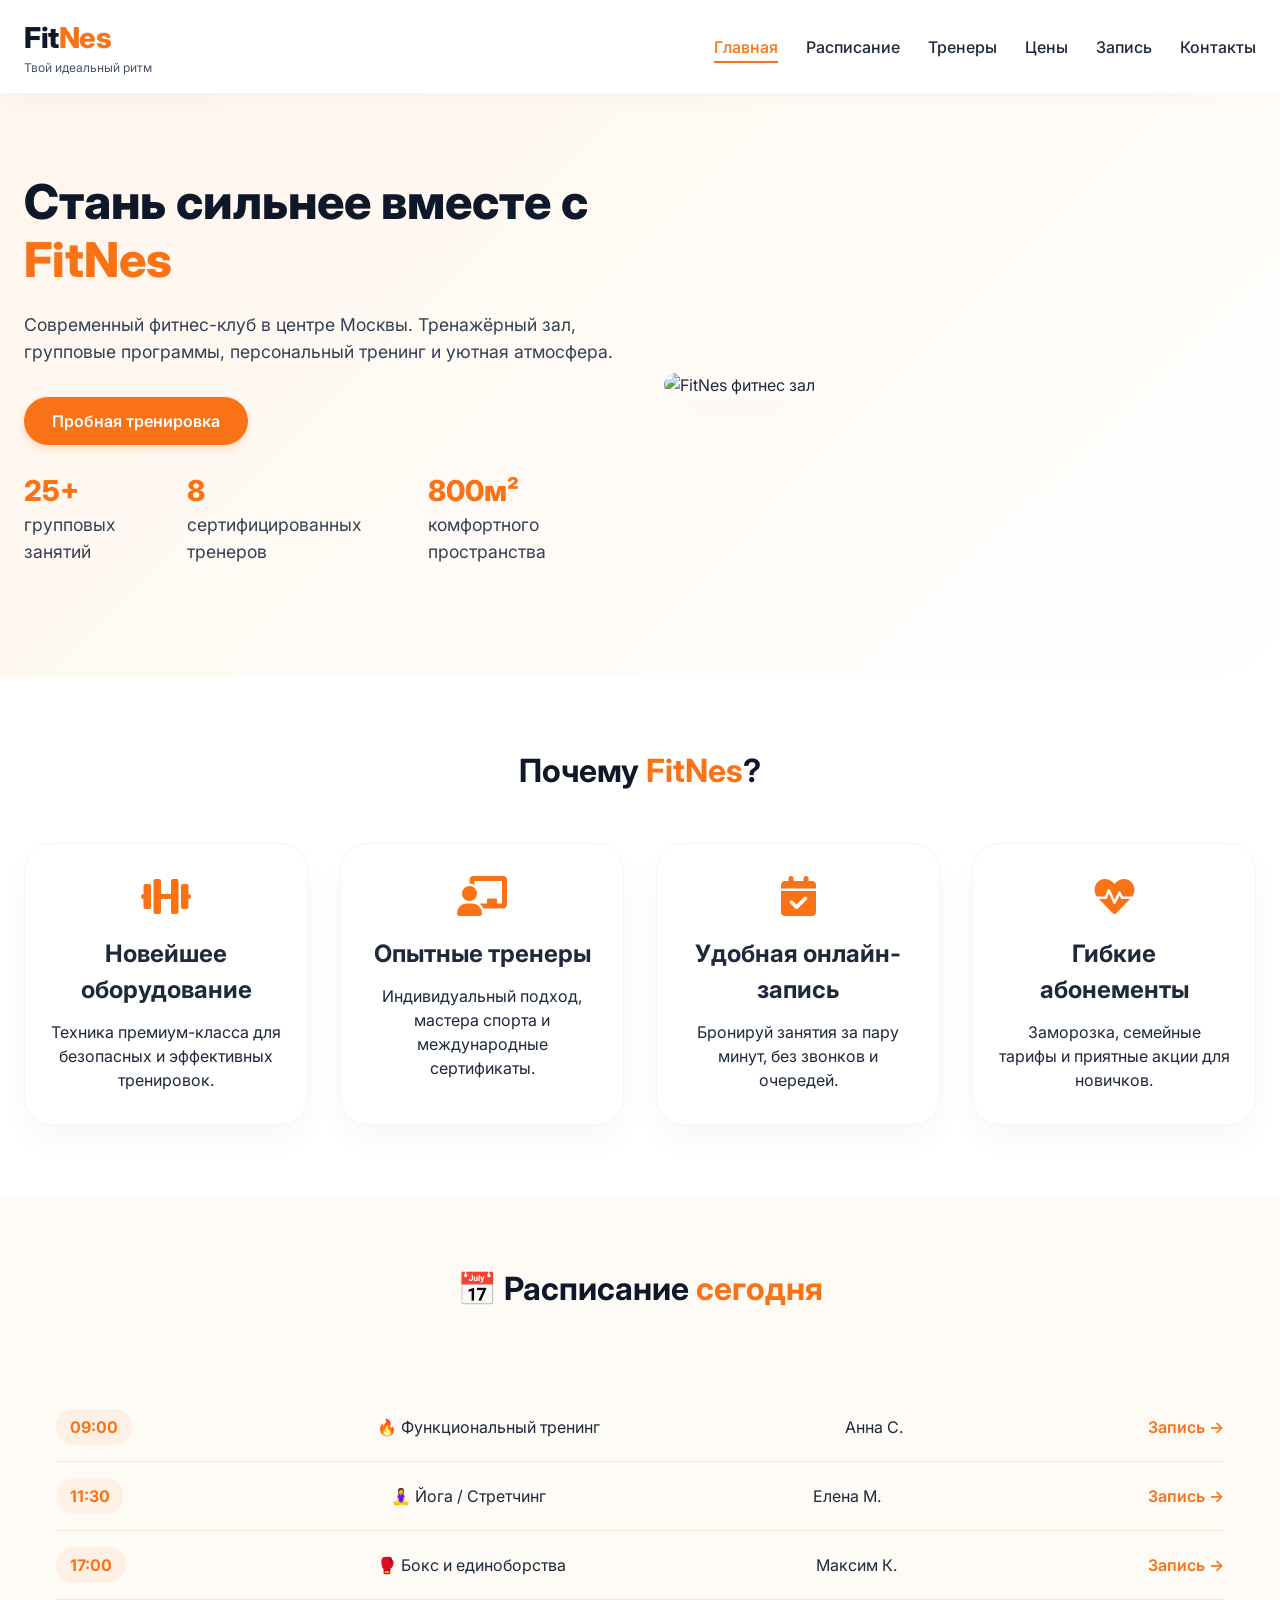
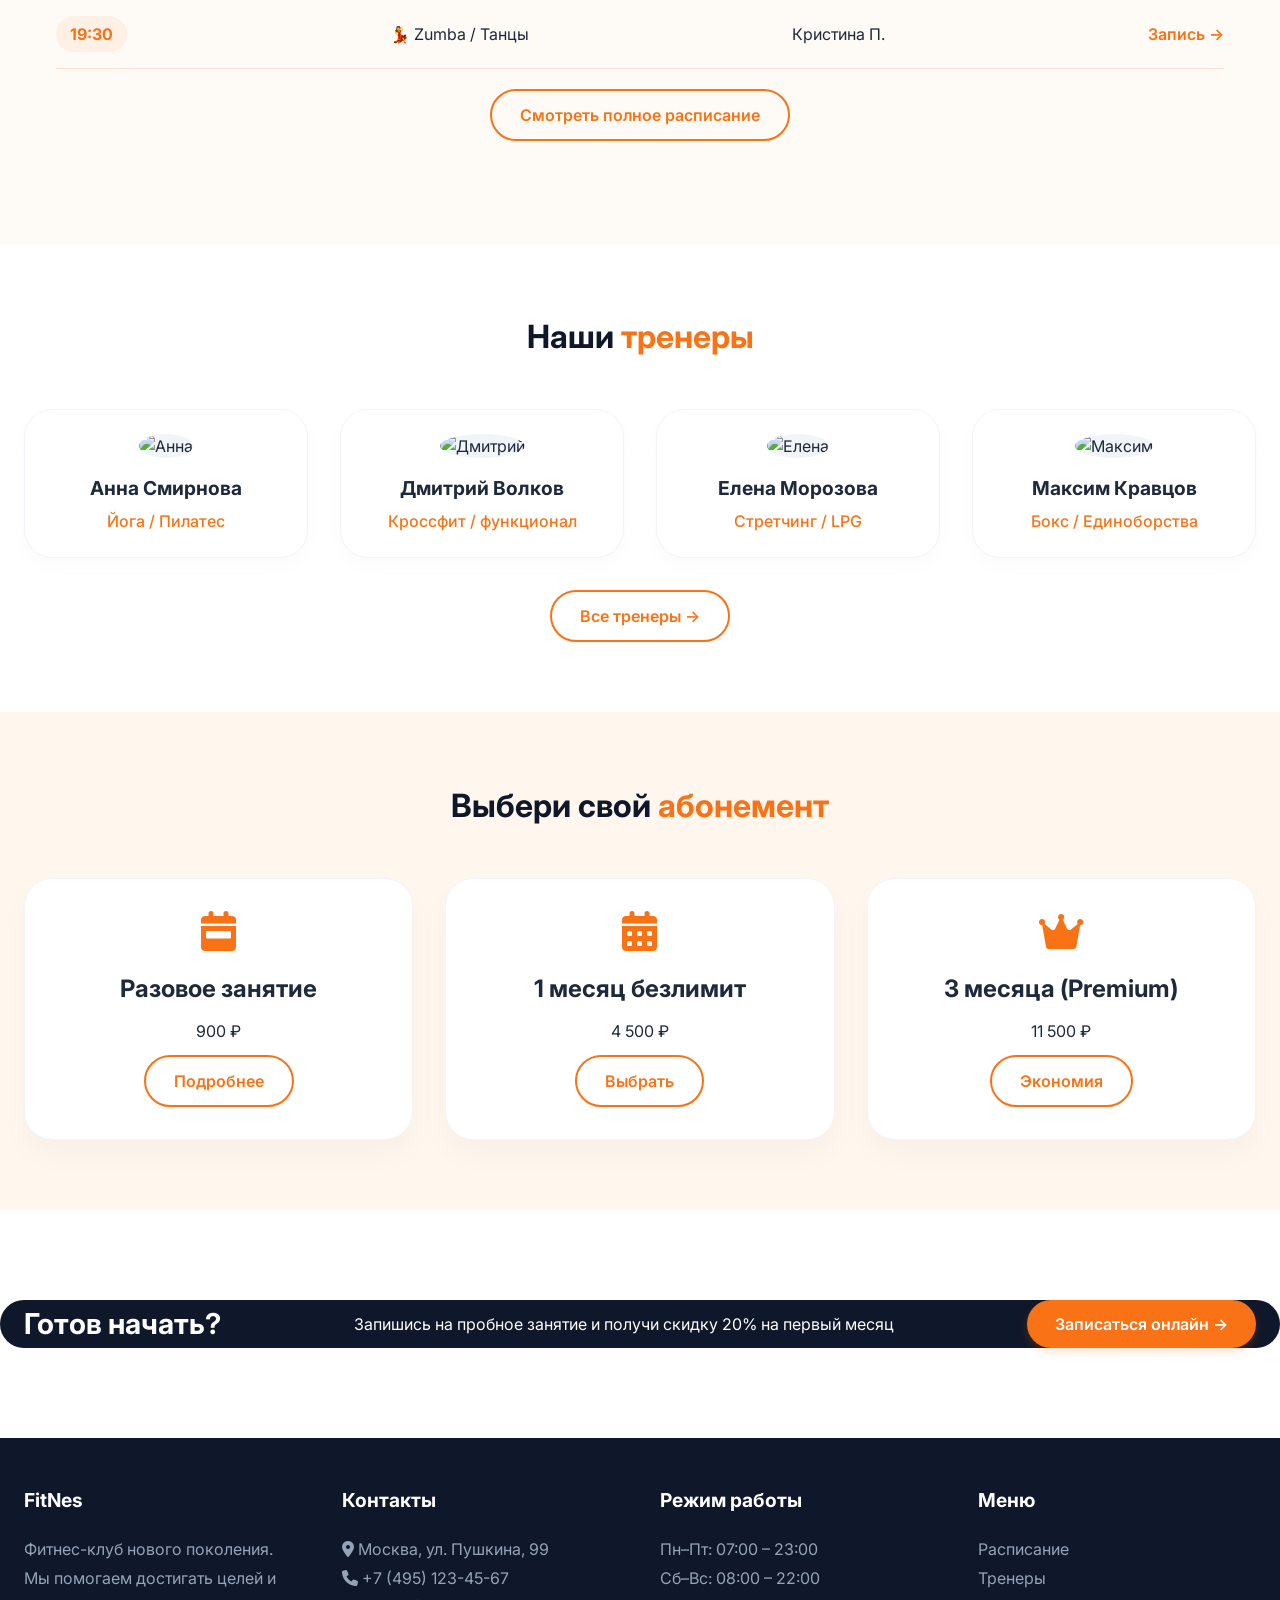
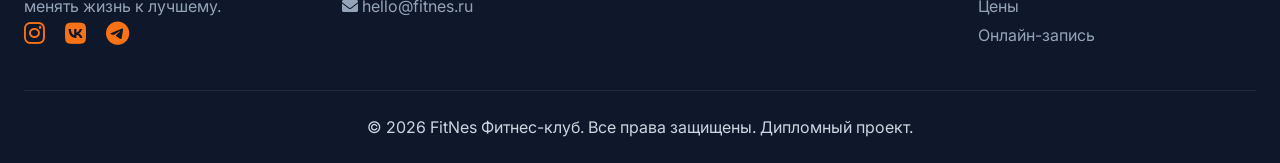
==== commit 61ce0d07: "Create index.html" ====
--- a/index.html
+++ b/index.html
@@ -1,1799 +1,535 @@
-<!DOCTYPE html>
-<html lang="ru">
-<head>
-    <meta charset="UTF-8">
-    <meta name="viewport" content="width=device-width, initial-scale=1.0, user-scalable=yes">
-    <title>FitNes – Фитнес клуб в Москве</title>
-    <!-- Google Fonts & Font Awesome -->
-    <link href="https://fonts.googleapis.com/css2?family=Inter:opsz,wght@14..32,300;14..32,400;14..32,500;14..32,600;14..32,700;14..32,800&display=swap" rel="stylesheet">
-    <link rel="stylesheet" href="https://cdnjs.cloudflare.com/ajax/libs/font-awesome/6.0.0-beta3/css/all.min.css">
-    <style>
-        * {
-            margin: 0;
-            padding: 0;
-            box-sizing: border-box;
-        }
-
-        body {
-            font-family: 'Inter', sans-serif;
-            background-color: #ffffff;
-            color: #1e293b;
-            line-height: 1.5;
-            scroll-behavior: smooth;
-        }
-
-        /* Контейнер */
-        .container {
-            max-width: 1280px;
-            margin: 0 auto;
-            padding: 0 24px;
-        }
-
-        /* Шапка */
-        .header {
-            background: white;
-            box-shadow: 0 4px 20px rgba(0, 0, 0, 0.03);
-            position: sticky;
-            top: 0;
-            z-index: 100;
-            backdrop-filter: blur(2px);
-            background-color: rgba(255, 255, 255, 0.96);
-        }
-
-        .header .container {
-            display: flex;
-            align-items: center;
-            justify-content: space-between;
-            flex-wrap: wrap;
-            gap: 16px;
-            padding: 16px 24px;
-        }
-
-        .logo h1 {
-            font-size: 1.8rem;
-            font-weight: 800;
-            letter-spacing: -0.5px;
-            color: #0f172a;
-        }
-        .logo span {
-            color: #f97316;
-        }
-        .logo p {
-            font-size: 0.75rem;
-            color: #475569;
-        }
-
-        /* Навигация */
-        .nav ul {
-            display: flex;
-            gap: 28px;
-            list-style: none;
-        }
-        .nav a {
-            text-decoration: none;
-            color: #1e293b;
-            font-weight: 500;
-            transition: 0.2s;
-            font-size: 1rem;
-            padding-bottom: 4px;
-            border-bottom: 2px solid transparent;
-        }
-        .nav a:hover, .nav a.active {
-            color: #f97316;
-            border-bottom-color: #f97316;
-        }
-
-        /* Мобильное меню */
-        .menu-toggle {
-            display: none;
-            font-size: 1.8rem;
-            background: none;
-            border: none;
-            cursor: pointer;
-            color: #f97316;
-        }
-
-        /* Кнопки */
-        .btn-primary {
-            display: inline-block;
-            background: #f97316;
-            color: white;
-            padding: 12px 28px;
-            border-radius: 40px;
-            text-decoration: none;
-            font-weight: 600;
-            transition: 0.2s;
-            border: none;
-            cursor: pointer;
-            font-size: 1rem;
-            box-shadow: 0 4px 8px rgba(249, 115, 22, 0.2);
-        }
-        .btn-primary:hover {
-            background: #ea580c;
-            transform: translateY(-2px);
-            box-shadow: 0 8px 20px rgba(249, 115, 22, 0.3);
-        }
-        .btn-outline {
-            background: transparent;
-            border: 2px solid #f97316;
-            color: #f97316;
-            box-shadow: none;
-        }
-        .btn-outline:hover {
-            background: #f97316;
-            color: white;
-        }
-
-        /* Hero секция */
-        .hero {
-            padding: 80px 0;
-            background: linear-gradient(135deg, #fff6ed 0%, #ffffff 100%);
-        }
-        .hero .container {
-            display: grid;
-            grid-template-columns: 1fr 1fr;
-            gap: 48px;
-            align-items: center;
-        }
-        .hero-content h2 {
-            font-size: 3rem;
-            font-weight: 800;
-            line-height: 1.2;
-            margin-bottom: 24px;
-            color: #0f172a;
-        }
-        .hero-highlight {
-            color: #f97316;
-        }
-        .hero-content p {
-            font-size: 1.1rem;
-            color: #334155;
-            margin-bottom: 32px;
-        }
-        .hero-stats {
-            display: flex;
-            gap: 32px;
-            margin-top: 24px;
-        }
-        .stat h3 {
-            font-size: 1.8rem;
-            font-weight: 800;
-            color: #f97316;
-        }
-        .hero-image img {
-            width: 100%;
-            border-radius: 32px;
-            box-shadow: 0 20px 35px -10px rgba(0,0,0,0.1);
-        }
-
-        /* Секции */
-        .section {
-            padding: 70px 0;
-        }
-        .section-title {
-            font-size: 2rem;
-            font-weight: 700;
-            text-align: center;
-            margin-bottom: 48px;
-            color: #0f172a;
-        }
-        .section-title span {
-            color: #f97316;
-        }
-
-        /* Карточки преимуществ */
-        .features-grid {
-            display: grid;
-            grid-template-columns: repeat(auto-fit, minmax(260px, 1fr));
-            gap: 32px;
-        }
-        .feature-card {
-            background: white;
-            border-radius: 28px;
-            padding: 32px 24px;
-            text-align: center;
-            box-shadow: 0 15px 30px rgba(0,0,0,0.03);
-            transition: 0.2s;
-            border: 1px solid #f1f5f9;
-        }
-        .feature-card:hover {
-            transform: translateY(-5px);
-            border-color: #fed7aa;
-            box-shadow: 0 25px 35px -12px rgba(249,115,22,0.1);
-        }
-        .feature-card i {
-            font-size: 2.5rem;
-            color: #f97316;
-            margin-bottom: 20px;
-        }
-        .feature-card h3 {
-            margin-bottom: 12px;
-            font-size: 1.5rem;
-        }
-
-        /* Расписание (краткий список) */
-        .schedule-preview {
-            background: #fefaf6;
-            border-radius: 32px;
-            padding: 32px;
-        }
-        .schedule-item {
-            display: flex;
-            justify-content: space-between;
-            align-items: center;
-            padding: 16px 0;
-            border-bottom: 1px solid #fee2d6;
-        }
-        .schedule-item:last-child {
-            border: none;
-        }
-        .schedule-time {
-            font-weight: 700;
-            background: #fff0e6;
-            padding: 6px 14px;
-            border-radius: 40px;
-            color: #f97316;
-        }
-        .btn-link {
-            color: #f97316;
-            font-weight: 600;
-            text-decoration: none;
-        }
-
-        /* Тренеры (быстрый взгляд) */
-        .trainers-grid {
-            display: grid;
-            grid-template-columns: repeat(auto-fit, minmax(220px, 1fr));
-            gap: 32px;
-        }
-        .trainer-card {
-            text-align: center;
-            background: white;
-            border-radius: 28px;
-            padding: 24px 16px;
-            box-shadow: 0 8px 20px rgba(0,0,0,0.02);
-            transition: 0.2s;
-            border: 1px solid #f1f5f9;
-        }
-        .trainer-card img {
-            width: 120px;
-            height: 120px;
-            object-fit: cover;
-            border-radius: 50%;
-            margin-bottom: 16px;
-            background: #f1f5f9;
-        }
-        .trainer-card h4 {
-            font-size: 1.2rem;
-            margin-bottom: 6px;
-        }
-        .trainer-card p {
-            color: #f97316;
-            font-weight: 500;
-        }
-
-        /* CTA */
-        .cta {
-            background: #0f172a;
-            color: white;
-            border-radius: 48px;
-            margin: 20px 0;
-        }
-        .cta .container {
-            display: flex;
-            justify-content: space-between;
-            align-items: center;
-            flex-wrap: wrap;
-            gap: 24px;
-            padding: 48px 32px;
-        }
-        .cta h3 {
-            font-size: 1.8rem;
-        }
-        .cta .btn-primary {
-            background: #f97316;
-            color: white;
-        }
-
-        /* Подвал */
-        .footer {
-            background: #0f172a;
-            color: #cbd5e1;
-            padding: 48px 0 24px;
-        }
-        .footer-grid {
-            display: grid;
-            grid-template-columns: repeat(auto-fit, minmax(220px, 1fr));
-            gap: 40px;
-            margin-bottom: 40px;
-        }
-        .footer-col h4 {
-            color: white;
-            margin-bottom: 20px;
-            font-size: 1.2rem;
-        }
-        .footer-col p, .footer-col a {
-            color: #94a3b8;
-            text-decoration: none;
-            line-height: 1.8;
-        }
-        .social i {
-            font-size: 1.5rem;
-            margin-right: 16px;
-            color: #f97316;
-        }
-        .copyright {
-            text-align: center;
-            padding-top: 24px;
-            border-top: 1px solid #1e293b;
-        }
-
-        @media (max-width: 900px) {
-            .hero .container {
-                grid-template-columns: 1fr;
-                text-align: center;
-            }
-            .hero-stats {
-                justify-content: center;
-            }
-            .menu-toggle {
-                display: block;
-            }
-            .nav {
-                position: fixed;
-                top: 70px;
-                left: -100%;
-                width: 80%;
-                height: calc(100vh - 70px);
-                background: white;
-                box-shadow: 2px 0 20px rgba(0,0,0,0.1);
-                transition: 0.3s;
-                z-index: 99;
-                padding: 30px 20px;
-            }
-            .nav.open {
-                left: 0;
-            }
-            .nav ul {
-                flex-direction: column;
-                gap: 24px;
-            }
-            .nav a {
-                font-size: 1.2rem;
-            }
-            .section-title {
-                font-size: 1.8rem;
-            }
-        }
-    </style>
-</head>
-<body>
-
-<header class="header">
-    <div class="container">
-        <div class="logo">
-            <h1>Fit<span>Nes</span></h1>
-            <p>Твой идеальный ритм</p>
-        </div>
-        <button class="menu-toggle" id="menuToggle" aria-label="Меню"><i class="fas fa-bars"></i></button>
-        <nav class="nav" id="navMenu">
-            <ul>
-                <li><a href="index.html" class="active">Главная</a></li>
-                <li><a href="schedule.html">Расписание</a></li>
-                <li><a href="trainers.html">Тренеры</a></li>
-                <li><a href="prices.html">Цены</a></li>
-                <li><a href="booking.html">Запись</a></li>
-                <li><a href="contact.html">Контакты</a></li>
-            </ul>
-        </nav>
-    </div>
-</header>
-
-<main>
-    <!-- Hero секция -->
-    <section class="hero">
-        <div class="container">
-            <div class="hero-content">
-                <h2>Стань сильнее вместе с <span class="hero-highlight">FitNes</span></h2>
-                <p>Современный фитнес-клуб в центре Москвы. Тренажёрный зал, групповые программы, персональный тренинг и уютная атмосфера.</p>
-                <a href="booking.html" class="btn-primary">Пробная тренировка</a>
-                <div class="hero-stats">
-                    <div class="stat"><h3>25+</h3><p>групповых занятий</p></div>
-                    <div class="stat"><h3>8</h3><p>сертифицированных тренеров</p></div>
-                    <div class="stat"><h3>800м²</h3><p>комфортного пространства</p></div>
-                </div>
-            </div>
-            <div class="hero-image">
-                <img src="https://placehold.co/600x450/e2e8f0/f97316?text=FitNes+Gym" alt="FitNes фитнес зал">
-            </div>
-        </div>
-    </section>
-
-    <!-- Преимущества -->
-    <section class="section">
-        <div class="container">
-            <h2 class="section-title">Почему <span>FitNes</span>?</h2>
-            <div class="features-grid">
-                <div class="feature-card"><i class="fas fa-dumbbell"></i><h3>Новейшее оборудование</h3><p>Техника премиум-класса для безопасных и эффективных тренировок.</p></div>
-                <div class="feature-card"><i class="fas fa-chalkboard-user"></i><h3>Опытные тренеры</h3><p>Индивидуальный подход, мастера спорта и международные сертификаты.</p></div>
-                <div class="feature-card"><i class="fas fa-calendar-check"></i><h3>Удобная онлайн-запись</h3><p>Бронируй занятия за пару минут, без звонков и очередей.</p></div>
-                <div class="feature-card"><i class="fas fa-heartbeat"></i><h3>Гибкие абонементы</h3><p>Заморозка, семейные тарифы и приятные акции для новичков.</p></div>
-            </div>
-        </div>
-    </section>
-
-    <!-- Расписание на сегодня / ближайшие -->
-    <section class="section" style="background: #fefaf6;">
-        <div class="container">
-            <h2 class="section-title">📅 Расписание <span>сегодня</span></h2>
-            <div class="schedule-preview">
-                <div class="schedule-item"><span class="schedule-time">09:00</span><span>🔥 Функциональный тренинг</span><span>Анна С.</span><a href="schedule.html" class="btn-link">Запись →</a></div>
-                <div class="schedule-item"><span class="schedule-time">11:30</span><span>🧘‍♀️ Йога / Стретчинг</span><span>Елена М.</span><a href="schedule.html" class="btn-link">Запись →</a></div>
-                <div class="schedule-item"><span class="schedule-time">17:00</span><span>🥊 Бокс и единоборства</span><span>Максим К.</span><a href="schedule.html" class="btn-link">Запись →</a></div>
-                <div class="schedule-item"><span class="schedule-time">19:30</span><span>💃 Zumba / Танцы</span><span>Кристина П.</span><a href="schedule.html" class="btn-link">Запись →</a></div>
-                <div style="margin-top: 20px; text-align: center;"><a href="schedule.html" class="btn-outline btn-primary" style="background:transparent;">Смотреть полное расписание</a></div>
-            </div>
-        </div>
-    </section>
-
-    <!-- Быстрый взгляд на тренеров -->
-    <section class="section">
-        <div class="container">
-            <h2 class="section-title">Наши <span>тренеры</span></h2>
-            <div class="trainers-grid">
-                <div class="trainer-card"><img src="https://placehold.co/200x200/e2e8f0/f97316?text=Анна" alt="Анна"><h4>Анна Смирнова</h4><p>Йога / Пилатес</p></div>
-                <div class="trainer-card"><img src="https://placehold.co/200x200/e2e8f0/f97316?text=Дмитрий" alt="Дмитрий"><h4>Дмитрий Волков</h4><p>Кроссфит / функционал</p></div>
-                <div class="trainer-card"><img src="https://placehold.co/200x200/e2e8f0/f97316?text=Елена" alt="Елена"><h4>Елена Морозова</h4><p>Стретчинг / LPG</p></div>
-                <div class="trainer-card"><img src="https://placehold.co/200x200/e2e8f0/f97316?text=Максим" alt="Максим"><h4>Максим Кравцов</h4><p>Бокс / Единоборства</p></div>
-            </div>
-            <div style="text-align: center; margin-top: 32px;"><a href="trainers.html" class="btn-outline btn-primary">Все тренеры →</a></div>
-        </div>
-    </section>
-
-    <!-- Цены и абонементы (кратко) -->
-    <section class="section" style="background: #fff6ed;">
-        <div class="container">
-            <h2 class="section-title">Выбери свой <span>абонемент</span></h2>
-            <div class="features-grid">
-                <div class="feature-card"><i class="fas fa-calendar-week"></i><h3>Разовое занятие</h3><p>900 ₽</p><a href="prices.html" class="btn-outline btn-primary" style="margin-top:12px; display:inline-block;">Подробнее</a></div>
-                <div class="feature-card"><i class="fas fa-calendar-alt"></i><h3>1 месяц безлимит</h3><p>4 500 ₽</p><a href="prices.html" class="btn-outline btn-primary" style="margin-top:12px; display:inline-block;">Выбрать</a></div>
-                <div class="feature-card"><i class="fas fa-crown"></i><h3>3 месяца (Premium)</h3><p>11 500 ₽</p><a href="prices.html" class="btn-outline btn-primary" style="margin-top:12px; display:inline-block;">Экономия</a></div>
-            </div>
-        </div>
-    </section>
-
-    <!-- CTA блок с записью -->
-    <section class="section">
-        <div class="container cta">
-            <div class="container" style="padding: 0;">
-                <h3>Готов начать?</h3>
-                <p>Запишись на пробное занятие и получи скидку 20% на первый месяц</p>
-                <a href="booking.html" class="btn-primary">Записаться онлайн →</a>
-            </div>
-        </div>
-    </section>
-</main>
-
-<!-- Подвал -->
-<footer class="footer">
-    <div class="container">
-        <div class="footer-grid">
-            <div class="footer-col">
-                <h4>FitNes</h4>
-                <p>Фитнес-клуб нового поколения. Мы помогаем достигать целей и менять жизнь к лучшему.</p>
-                <div class="social">
-                    <i class="fab fa-instagram"></i>
-                    <i class="fab fa-vk"></i>
-                    <i class="fab fa-telegram"></i>
-                </div>
-            </div>
-            <div class="footer-col">
-                <h4>Контакты</h4>
-                <p><i class="fas fa-map-marker-alt"></i> Москва, ул. Пушкина, 99</p>
-                <p><i class="fas fa-phone"></i> +7 (495) 123-45-67</p>
-                <p><i class="fas fa-envelope"></i> hello@fitnes.ru</p>
-            </div>
-            <div class="footer-col">
-                <h4>Режим работы</h4>
-                <p>Пн–Пт: 07:00 – 23:00</p>
-                <p>Сб–Вс: 08:00 – 22:00</p>
-            </div>
-            <div class="footer-col">
-                <h4>Меню</h4>
-                <p><a href="schedule.html">Расписание</a></p>
-                <p><a href="trainers.html">Тренеры</a></p>
-                <p><a href="prices.html">Цены</a></p>
-                <p><a href="booking.html">Онлайн-запись</a></p>
-            </div>
-        </div>
-        <div class="copyright">
-            <p>© 2026 FitNes Фитнес-клуб. Все права защищены. Дипломный проект.</p>
-        </div>
-    </div>
-</footer>
-
-<!-- JS для мобильного меню -->
-<script>
-    const toggleBtn = document.getElementById('menuToggle');
-    const navMenu = document.getElementById('navMenu');
-
-    if (toggleBtn && navMenu) {
-        toggleBtn.addEventListener('click', () => {
-            navMenu.classList.toggle('open');
-        });
-        // Закрыть меню при клике на ссылку
-        navMenu.querySelectorAll('a').forEach(link => {
-            link.addEventListener('click', () => {
-                navMenu.classList.remove('open');
-            });
-        });
-    }
-    // Можно добавить простую анимацию приветствия или уведомление
-    console.log("FitNes — главная страница загружена");
-</script>
-</body>
-</html>    </script>
-    <style>
-        body {
-            font-family: 'Inter', sans-serif;
-            background-color: #0a0a0a;
-            color: #ffffff;
-            overflow-x: hidden;
-        }
-        .hero-overlay {
-            background: linear-gradient(135deg, rgba(10,10,10,0.85) 0%, rgba(10,10,10,0.4) 50%, rgba(10,10,10,0.7) 100%);
-        }
-        .gradient-text {
-            background: linear-gradient(135deg, #fb923c 0%, #f97316 100%);
-            -webkit-background-clip: text;            -webkit-text-fill-color: transparent;
-            background-clip: text;
-        }
-        .card-hover {
-            transition: all 0.4s cubic-bezier(0.16, 1, 0.3, 1);
-        }
-        .card-hover:hover {
-            transform: translateY(-8px);
-            box-shadow: 0 20px 40px -15px rgba(249, 115, 22, 0.3);
-        }
-        .btn-primary {
-            background: linear-gradient(135deg, #f97316 0%, #ea580c 100%);
-            transition: all 0.3s ease;
-        }
-        .btn-primary:hover {
-            transform: translateY(-2px);
-            box-shadow: 0 10px 25px -5px rgba(249, 115, 22, 0.5);
-        }
-        .nav-scrolled {
-            background-color: rgba(10, 10, 10, 0.95);
-            backdrop-filter: blur(10px);
-            border-bottom: 1px solid rgba(255,255,255,0.05);
-        }
-        .pricing-card.featured {
-            border: 2px solid #f97316;
-            position: relative;
-        }
-        .pricing-card.featured::before {
-            content: 'Популярный';
-            position: absolute;
-            top: -12px;
-            left: 50%;
-            transform: translateX(-50%);
-            background: #f97316;
-            color: #0a0a0a;
-            padding: 4px 16px;
-            border-radius: 20px;
-            font-size: 0.75rem;
-            font-weight: 700;
-            text-transform: uppercase;
-        }
-        .marquee {
-            animation: marquee 30s linear infinite;
-        }
-        @keyframes marquee {
-            0% { transform: translateX(0); }
-            100% { transform: translateX(-50%); }
-        }
-        ::-webkit-scrollbar {
-            width: 8px;        }
-        ::-webkit-scrollbar-track {
-            background: #0a0a0a;
-        }
-        ::-webkit-scrollbar-thumb {
-            background: #f97316;
-            border-radius: 4px;
-        }
-        .image-zoom {
-            overflow: hidden;
-        }
-        .image-zoom img {
-            transition: transform 0.7s cubic-bezier(0.16, 1, 0.3, 1);
-        }
-        .image-zoom:hover img {
-            transform: scale(1.1);
-        }
-    </style>
-</head>
-<body>
-
-    <!-- Header -->
-    <header id="header" class="fixed top-0 left-0 right-0 z-50 transition-all duration-300 py-4">
-        <div class="container mx-auto px-6 flex items-center justify-between">
-            <a href="#" class="flex items-center gap-2">
-                <div class="w-10 h-10 bg-gradient-to-br from-brand-400 to-brand-600 rounded-lg flex items-center justify-center">
-                    <svg class="w-6 h-6 text-black" fill="currentColor" viewBox="0 0 24 24"><path d="M20.57 14.86L22 13.43 20.57 12 17 15.57 8.43 7 12 3.43 10.57 2 9.14 3.43 7.71 2 5.57 4.14 4.14 2.71 2.71 4.14l1.43 1.43L2 7.71l1.43 1.43L2 10.57 3.43 12 7 8.43 15.57 17 12 20.57 13.43 22l1.43-1.43L16.29 22l2.14-2.14 1.43 1.43 1.43-1.43-1.43-1.43L22 16.29z"/></svg>
-                </div>
-                <span class="text-2xl font-black tracking-tighter">FitNes</span>
-            </a>
-            
-            <nav class="hidden md:flex items-center gap-8">
-                <a href="#about" class="text-sm font-medium text-gray-300 hover:text-brand-400 transition">О нас</a>
-                <a href="#classes" class="text-sm font-medium text-gray-300 hover:text-brand-400 transition">Занятия</a>
-                <a href="#trainers" class="text-sm font-medium text-gray-300 hover:text-brand-400 transition">Тренеры</a>
-                <a href="#pricing" class="text-sm font-medium text-gray-300 hover:text-brand-400 transition">Цены</a>
-                <a href="#contact" class="text-sm font-medium text-gray-300 hover:text-brand-400 transition">Контакты</a>
-            </nav>
-
-            <div class="hidden md:flex items-center gap-4">
-                <a href="#contact" class="btn-primary px-6 py-2.5 rounded-full text-sm font-bold text-black">Записаться</a>
-            </div>
-
-            <button id="mobile-menu-btn" class="md:hidden text-white">
-                <svg class="w-6 h-6" fill="none" stroke="currentColor" viewBox="0 0 24 24"><path stroke-linecap="round" stroke-linejoin="round" stroke-width="2" d="M4 6h16M4 12h16M4 18h16"/></svg>
-            </button>
-        </div>
-
-        <!-- Mobile Menu -->
-        <div id="mobile-menu" class="hidden md:hidden bg-dark-900/95 backdrop-blur-lg border-t border-white/5 mt-4">            <div class="container mx-auto px-6 py-6 flex flex-col gap-4">
-                <a href="#about" class="text-gray-300 hover:text-brand-400 py-2">О нас</a>
-                <a href="#classes" class="text-gray-300 hover:text-brand-400 py-2">Занятия</a>
-                <a href="#trainers" class="text-gray-300 hover:text-brand-400 py-2">Тренеры</a>
-                <a href="#pricing" class="text-gray-300 hover:text-brand-400 py-2">Цены</a>
-                <a href="#contact" class="text-gray-300 hover:text-brand-400 py-2">Контакты</a>
-                <a href="#contact" class="btn-primary px-6 py-3 rounded-full text-sm font-bold text-black text-center mt-2">Записаться</a>
-            </div>
-        </div>
-    </header>
-
-    <!-- Hero Section -->
-    <section class="relative min-h-screen flex items-center justify-center overflow-hidden">
-        <div class="absolute inset-0">
-            <img src="https://image.qwenlm.ai/public_source/72480d03-a990-4820-9e23-9d077e52a0f8/187aee744-a685-43a5-8ac8-16e3c12da1e1.png" alt="Gym" class="w-full h-full object-cover">
-            <div class="hero-overlay absolute inset-0"></div>
-        </div>
-        
-        <div class="relative z-10 container mx-auto px-6 pt-24">
-            <div class="max-w-4xl">
-                <div class="inline-flex items-center gap-2 bg-white/10 backdrop-blur-sm border border-white/20 rounded-full px-4 py-2 mb-8">
-                    <span class="w-2 h-2 bg-brand-400 rounded-full animate-pulse"></span>
-                    <span class="text-sm font-medium">Первое занятие бесплатно</span>
-                </div>
-                
-                <h1 class="text-5xl md:text-7xl lg:text-8xl font-black leading-[0.9] tracking-tight mb-8">
-                    ТВОЁ ТЕЛО.<br>
-                    <span class="gradient-text">ТВОИ ПРАВИЛА.</span>
-                </h1>
-                
-                <p class="text-lg md:text-xl text-gray-300 max-w-2xl mb-10">
-                    FitNes — это не просто фитнес-клуб. Это пространство, где ты превращаешь свои цели в реальность. Современное оборудование, профессиональные тренеры и атмосфера, которая мотивирует.
-                </p>
-                
-                <div class="flex flex-col sm:flex-row gap-4">
-                    <a href="#pricing" class="btn-primary px-8 py-4 rounded-full text-base font-bold text-black text-center">
-                        Начать тренировки
-                    </a>
-                    <a href="#classes" class="px-8 py-4 rounded-full text-base font-bold border border-white/30 hover:bg-white/10 transition text-center">
-                        Смотреть занятия
-                    </a>
-                </div>
-
-                <div class="grid grid-cols-3 gap-8 mt-16 pt-8 border-t border-white/10">
-                    <div>
-                        <div class="text-4xl md:text-5xl font-black gradient-text">15+</div>
-                        <div class="text-sm text-gray-400 mt-1">лет опыта</div>
-                    </div>
-                    <div>
-                        <div class="text-4xl md:text-5xl font-black gradient-text">5000+</div>                        <div class="text-sm text-gray-400 mt-1">довольных клиентов</div>
-                    </div>
-                    <div>
-                        <div class="text-4xl md:text-5xl font-black gradient-text">50+</div>
-                        <div class="text-sm text-gray-400 mt-1">тренеров</div>
-                    </div>
-                </div>
-            </div>
-        </div>
-
-        <div class="absolute bottom-8 left-1/2 -translate-x-1/2 animate-bounce">
-            <svg class="w-6 h-6 text-white/50" fill="none" stroke="currentColor" viewBox="0 0 24 24"><path stroke-linecap="round" stroke-linejoin="round" stroke-width="2" d="M19 14l-7 7m0 0l-7-7m7 7V3"/></svg>
-        </div>
-    </section>
-
-    <!-- Marquee -->
-    <div class="bg-brand-500 py-4 overflow-hidden">
-        <div class="flex whitespace-nowrap marquee">
-            <span class="text-black font-black text-xl mx-8">СИЛА</span>
-            <span class="text-black/40 mx-4">★</span>
-            <span class="text-black font-black text-xl mx-8">ВЫНОСЛИВОСТЬ</span>
-            <span class="text-black/40 mx-4">★</span>
-            <span class="text-black font-black text-xl mx-8">ДИСЦИПЛИНА</span>
-            <span class="text-black/40 mx-4">★</span>
-            <span class="text-black font-black text-xl mx-8">РЕЗУЛЬТАТ</span>
-            <span class="text-black/40 mx-4">★</span>
-            <span class="text-black font-black text-xl mx-8">МОТИВАЦИЯ</span>
-            <span class="text-black/40 mx-4">★</span>
-            <span class="text-black font-black text-xl mx-8">СИЛА</span>
-            <span class="text-black/40 mx-4">★</span>
-            <span class="text-black font-black text-xl mx-8">ВЫНОСЛИВОСТЬ</span>
-            <span class="text-black/40 mx-4">★</span>
-            <span class="text-black font-black text-xl mx-8">ДИСЦИПЛИНА</span>
-            <span class="text-black/40 mx-4">★</span>
-            <span class="text-black font-black text-xl mx-8">РЕЗУЛЬТАТ</span>
-            <span class="text-black/40 mx-4">★</span>
-            <span class="text-black font-black text-xl mx-8">МОТИВАЦИЯ</span>
-            <span class="text-black/40 mx-4">★</span>
-        </div>
-    </div>
-
-    <!-- About Section -->
-    <section id="about" class="py-24 md:py-32">
-        <div class="container mx-auto px-6">
-            <div class="grid md:grid-cols-2 gap-16 items-center">
-                <div>
-                    <span class="text-brand-400 font-bold text-sm tracking-widest uppercase">О клубе</span>
-                    <h2 class="text-4xl md:text-6xl font-black mt-4 mb-6 leading-tight">
-                        Мы создали место,<br>где рождаются<br><span class="gradient-text">чемпионы</span>
-                    </h2>                    <p class="text-gray-400 text-lg leading-relaxed mb-8">
-                        FitNes — это 3000 квадратных метров пространства, оснащённого оборудованием премиум-класса. Мы объединили лучшие мировые практики тренировок, восстановления и питания в одном месте.
-                    </p>
-                    <div class="space-y-4">
-                        <div class="flex items-start gap-4">
-                            <div class="w-10 h-10 bg-brand-500/20 rounded-lg flex items-center justify-center flex-shrink-0">
-                                <svg class="w-5 h-5 text-brand-400" fill="none" stroke="currentColor" viewBox="0 0 24 24"><path stroke-linecap="round" stroke-linejoin="round" stroke-width="2" d="M5 13l4 4L19 7"/></svg>
-                            </div>
-                            <div>
-                                <h4 class="font-bold mb-1">Оборудование Technogym и Hammer Strength</h4>
-                                <p class="text-gray-400 text-sm">Только лучшие мировые бренды спортивного оборудования</p>
-                            </div>
-                        </div>
-                        <div class="flex items-start gap-4">
-                            <div class="w-10 h-10 bg-brand-500/20 rounded-lg flex items-center justify-center flex-shrink-0">
-                                <svg class="w-5 h-5 text-brand-400" fill="none" stroke="currentColor" viewBox="0 0 24 24"><path stroke-linecap="round" stroke-linejoin="round" stroke-width="2" d="M5 13l4 4L19 7"/></svg>
-                            </div>
-                            <div>
-                                <h4 class="font-bold mb-1">Зона восстановления и SPA</h4>
-                                <p class="text-gray-400 text-sm">Сауна, хаммам, массажные кабинеты и криокамера</p>
-                            </div>
-                        </div>
-                        <div class="flex items-start gap-4">
-                            <div class="w-10 h-10 bg-brand-500/20 rounded-lg flex items-center justify-center flex-shrink-0">
-                                <svg class="w-5 h-5 text-brand-400" fill="none" stroke="currentColor" viewBox="0 0 24 24"><path stroke-linecap="round" stroke-linejoin="round" stroke-width="2" d="M5 13l4 4L19 7"/></svg>
-                            </div>
-                            <div>
-                                <h4 class="font-bold mb-1">Работаем 24/7</h4>
-                                <p class="text-gray-400 text-sm">Тренируйтесь в любое удобное время, без выходных</p>
-                            </div>
-                        </div>
-                    </div>
-                </div>
-                
-                <div class="grid grid-cols-2 gap-4">
-                    <div class="space-y-4">
-                        <div class="bg-dark-800 rounded-3xl p-6 border border-white/5">
-                            <div class="text-5xl font-black gradient-text mb-2">3000</div>
-                            <div class="text-sm text-gray-400">квадратных метров</div>
-                        </div>
-                        <div class="bg-gradient-to-br from-brand-500 to-brand-600 rounded-3xl p-6 text-black">
-                            <div class="text-5xl font-black mb-2">24/7</div>
-                            <div class="text-sm font-medium">без выходных</div>
-                        </div>
-                    </div>
-                    <div class="space-y-4 mt-8">
-                        <div class="bg-dark-800 rounded-3xl p-6 border border-white/5">
-                            <div class="text-5xl font-black gradient-text mb-2">50+</div>
-                            <div class="text-sm text-gray-400">профессиональных тренеров</div>
-                        </div>                        <div class="bg-dark-800 rounded-3xl p-6 border border-white/5">
-                            <div class="text-5xl font-black gradient-text mb-2">100+</div>
-                            <div class="text-sm text-gray-400">групповых занятий в неделю</div>
-                        </div>
-                    </div>
-                </div>
-            </div>
-        </div>
-    </section>
-
-    <!-- Classes Section -->
-    <section id="classes" class="py-24 md:py-32 bg-dark-800">
-        <div class="container mx-auto px-6">
-            <div class="text-center max-w-3xl mx-auto mb-16">
-                <span class="text-brand-400 font-bold text-sm tracking-widest uppercase">Направления</span>
-                <h2 class="text-4xl md:text-6xl font-black mt-4 mb-6">Выбери свой <span class="gradient-text">стиль</span></h2>
-                <p class="text-gray-400 text-lg">От спокойной йоги до интенсивного кроссфита — у нас есть направление для каждого уровня подготовки</p>
-            </div>
-
-            <div class="grid md:grid-cols-3 gap-6">
-                <!-- Card 1 -->
-                <div class="card-hover bg-dark-900 rounded-3xl overflow-hidden border border-white/5 group">
-                    <div class="image-zoom h-64">
-                        <img src="https://image.qwenlm.ai/public_source/72480d03-a990-4820-9e23-9d077e52a0f8/1ade1dca7-f73a-42ca-a594-f25b74d4d058.png" alt="Yoga" class="w-full h-full object-cover">
-                    </div>
-                    <div class="p-8">
-                        <div class="flex items-center gap-2 mb-4">
-                            <span class="text-xs font-bold bg-brand-500/20 text-brand-400 px-3 py-1 rounded-full">ДЛЯ ВСЕХ</span>
-                            <span class="text-xs text-gray-500">60 мин</span>
-                        </div>
-                        <h3 class="text-2xl font-black mb-3">Йога</h3>
-                        <p class="text-gray-400 text-sm mb-6 leading-relaxed">Развитие гибкости, баланса и внутренней гармонии. Подходит для любого уровня подготовки.</p>
-                        <div class="flex items-center justify-between pt-4 border-t border-white/5">
-                            <span class="text-sm text-gray-500">Пн, Ср, Пт · 10:00</span>
-                            <a href="#contact" class="text-brand-400 font-bold text-sm hover:underline">Записаться →</a>
-                        </div>
-                    </div>
-                </div>
-
-                <!-- Card 2 -->
-                <div class="card-hover bg-dark-900 rounded-3xl overflow-hidden border border-white/5 group">
-                    <div class="image-zoom h-64">
-                        <img src="https://image.qwenlm.ai/public_source/72480d03-a990-4820-9e23-9d077e52a0f8/157e031b7-7be9-423e-8b47-23ad27987637.png" alt="Crossfit" class="w-full h-full object-cover">
-                    </div>
-                    <div class="p-8">
-                        <div class="flex items-center gap-2 mb-4">
-                            <span class="text-xs font-bold bg-red-500/20 text-red-400 px-3 py-1 rounded-full">ИНТЕНСИВ</span>
-                            <span class="text-xs text-gray-500">45 мин</span>
-                        </div>
-                        <h3 class="text-2xl font-black mb-3">Кроссфит</h3>                        <p class="text-gray-400 text-sm mb-6 leading-relaxed">Высокоинтенсивные функциональные тренировки для развития силы и выносливости.</p>
-                        <div class="flex items-center justify-between pt-4 border-t border-white/5">
-                            <span class="text-sm text-gray-500">Вт, Чт, Сб · 18:00</span>
-                            <a href="#contact" class="text-brand-400 font-bold text-sm hover:underline">Записаться →</a>
-                        </div>
-                    </div>
-                </div>
-
-                <!-- Card 3 -->
-                <div class="card-hover bg-dark-900 rounded-3xl overflow-hidden border border-white/5 group">
-                    <div class="image-zoom h-64">
-                        <img src="https://image.qwenlm.ai/public_source/72480d03-a990-4820-9e23-9d077e52a0f8/1bee052cd-7e31-4c4c-8b7e-7edf441741e8.png" alt="Cardio" class="w-full h-full object-cover">
-                                           '0%': { opacity: '0', transform: 'translateY(30px)' },
-                            '100%': { opacity: '1', transform: 'translateY(0)' },
-                        }
-                    }
-                }
-            }
-        }
-    </script>
-    <style>
-        body {
-            font-family: 'Inter', sans-serif;
-            background-color: #0a0a0a;
-            color: #ffffff;
-            overflow-x: hidden;
-        }
-        .reveal {
-            opacity: 0;
-            transform: translateY(30px);
-            transition: all 0.8s cubic-bezier(0.16, 1, 0.3, 1);
-        }
-        .reveal.visible {
-            opacity: 1;
-            transform: translateY(0);
-        }
-        .hero-overlay {
-            background: linear-gradient(135deg, rgba(10,10,10,0.85) 0%, rgba(10,10,10,0.4) 50%, rgba(10,10,10,0.7) 100%);
-        }
-        .gradient-text {
-            background: linear-gradient(135deg, #4ade80 0%, #22c55e 100%);
-            -webkit-background-clip: text;
-            -webkit-text-fill-color: transparent;
-            background-clip: text;
-        }
-        .card-hover {
-            transition: all 0.4s cubic-bezier(0.16, 1, 0.3, 1);
-        }
-        .card-hover:hover {
-            transform: translateY(-8px);
-            box-shadow: 0 20px 40px -15px rgba(34, 197, 94, 0.3);
-        }
-        .btn-primary {
-            background: linear-gradient(135deg, #22c55e 0%, #16a34a 100%);
-            transition: all 0.3s ease;
-        }
-        .btn-primary:hover {
-            transform: translateY(-2px);
-            box-shadow: 0 10px 25px -5px rgba(34, 197, 94, 0.5);
-        }
-        .nav-scrolled {
-            background-color: rgba(10, 10, 10, 0.95);
-            backdrop-filter: blur(10px);
-            border-bottom: 1px solid rgba(255,255,255,0.05);
-        }
-        .pricing-card.featured {
-            border: 2px solid #22c55e;
-            position: relative;
-        }
-        .pricing-card.featured::before {
-            content: 'Популярный';
-            position: absolute;
-            top: -12px;
-            left: 50%;
-            transform: translateX(-50%);
-            background: #22c55e;
-            color: #0a0a0a;
-            padding: 4px 16px;
-            border-radius: 20px;
-            font-size: 0.75rem;
-            font-weight: 700;
-            text-transform: uppercase;
-        }
-        .marquee {
-            animation: marquee 30s linear infinite;
-        }
-        @keyframes marquee {
-            0% { transform: translateX(0); }
-            100% { transform: translateX(-50%); }
-        }
-        ::-webkit-scrollbar {
-            width: 8px;
-        }
-        ::-webkit-scrollbar-track {
-            background: #0a0a0a;
-        }
-        ::-webkit-scrollbar-thumb {
-            background: #22c55e;
-            border-radius: 4px;
-        }
-        .image-zoom {
-            overflow: hidden;
-        }
-        .image-zoom img {
-            transition: transform 0.7s cubic-bezier(0.16, 1, 0.3, 1);
-        }
-        .image-zoom:hover img {
-            transform: scale(1.1);
-        }
-    </style>
-</head>
-<body>
-
-    <!-- Header -->
-    <header id="header" class="fixed top-0 left-0 right-0 z-50 transition-all duration-300 py-4">
-        <div class="container mx-auto px-6 flex items-center justify-between">
-            <a href="#" class="flex items-center gap-2">
-                <div class="w-10 h-10 bg-gradient-to-br from-brand-400 to-brand-600 rounded-lg flex items-center justify-center">
-                    <svg class="w-6 h-6 text-black" fill="currentColor" viewBox="0 0 24 24"><path d="M20.57 14.86L22 13.43 20.57 12 17 15.57 8.43 7 12 3.43 10.57 2 9.14 3.43 7.71 2 5.57 4.14 4.14 2.71 2.71 4.14l1.43 1.43L2 7.71l1.43 1.43L2 10.57 3.43 12 7 8.43 15.57 17 12 20.57 13.43 22l1.43-1.43L16.29 22l2.14-2.14 1.43 1.43 1.43-1.43-1.43-1.43L22 16.29z"/></svg>
-                </div>
-                <span class="text-2xl font-black tracking-tighter">FitNes</span>
-            </a>
-            
-            <nav class="hidden md:flex items-center gap-8">
-                <a href="#about" class="text-sm font-medium text-gray-300 hover:text-brand-400 transition">О нас</a>
-                <a href="#classes" class="text-sm font-medium text-gray-300 hover:text-brand-400 transition">Занятия</a>
-                <a href="#trainers" class="text-sm font-medium text-gray-300 hover:text-brand-400 transition">Тренеры</a>
-                <a href="#pricing" class="text-sm font-medium text-gray-300 hover:text-brand-400 transition">Цены</a>
-                <a href="#contact" class="text-sm font-medium text-gray-300 hover:text-brand-400 transition">Контакты</a>
-            </nav>
-
-            <div class="hidden md:flex items-center gap-4">
-                <a href="#contact" class="btn-primary px-6 py-2.5 rounded-full text-sm font-bold text-black">Записаться</a>
-            </div>
-
-            <button id="mobile-menu-btn" class="md:hidden text-white">
-                <svg class="w-6 h-6" fill="none" stroke="currentColor" viewBox="0 0 24 24"><path stroke-linecap="round" stroke-linejoin="round" stroke-width="2" d="M4 6h16M4 12h16M4 18h16"/></svg>
-            </button>
-        </div>
-
-        <!-- Mobile Menu -->
-        <div id="mobile-menu" class="hidden md:hidden bg-dark-900/95 backdrop-blur-lg border-t border-white/5 mt-4">
-            <div class="container mx-auto px-6 py-6 flex flex-col gap-4">
-                <a href="#about" class="text-gray-300 hover:text-brand-400 py-2">О нас</a>
-                <a href="#classes" class="text-gray-300 hover:text-brand-400 py-2">Занятия</a>
-                <a href="#trainers" class="text-gray-300 hover:text-brand-400 py-2">Тренеры</a>
-                <a href="#pricing" class="text-gray-300 hover:text-brand-400 py-2">Цены</a>
-                <a href="#contact" class="text-gray-300 hover:text-brand-400 py-2">Контакты</a>
-                <a href="#contact" class="btn-primary px-6 py-3 rounded-full text-sm font-bold text-black text-center mt-2">Записаться</a>
-            </div>
-        </div>
-    </header>
-
-    <!-- Hero Section -->
-    <section class="relative min-h-screen flex items-center justify-center overflow-hidden">
-        <div class="absolute inset-0">
-            <img src="https://image.qwenlm.ai/public_source/72480d03-a990-4820-9e23-9d077e52a0f8/187aee744-a685-43a5-8ac8-16e3c12da1e1.png" alt="Gym" class="w-full h-full object-cover">
-            <div class="hero-overlay absolute inset-0"></div>
-        </div>
-        
-        <div class="relative z-10 container mx-auto px-6 pt-24">
-            <div class="max-w-4xl">
-                <div class="inline-flex items-center gap-2 bg-white/10 backdrop-blur-sm border border-white/20 rounded-full px-4 py-2 mb-8 animate-fade-up">
-                    <span class="w-2 h-2 bg-brand-400 rounded-full animate-pulse"></span>
-                    <span class="text-sm font-medium">Первое занятие бесплатно</span>
-                </div>
-                
-                <h1 class="text-5xl md:text-7xl lg:text-8xl font-black leading-[0.9] tracking-tight mb-8 animate-fade-up" style="animation-delay: 0.1s">
-                    ТВОЁ ТЕЛО.<br>
-                    <span class="gradient-text">ТВОИ ПРАВИЛА.</span>
-                </h1>
-                
-                <p class="text-lg md:text-xl text-gray-300 max-w-2xl mb-10 animate-fade-up" style="animation-delay: 0.2s">
-                    FitNes — это не просто фитнес-клуб. Это пространство, где ты превращаешь свои цели в реальность. Современное оборудование, профессиональные тренеры и атмосфера, которая мотивирует.
-                </p>
-                
-                <div class="flex flex-col sm:flex-row gap-4 animate-fade-up" style="animation-delay: 0.3s">
-                    <a href="#pricing" class="btn-primary px-8 py-4 rounded-full text-base font-bold text-black text-center">
-                        Начать тренировки
-                    </a>
-                    <a href="#classes" class="px-8 py-4 rounded-full text-base font-bold border border-white/30 hover:bg-white/10 transition text-center">
-                        Смотреть занятия
-                    </a>
-                </div>
-
-                <div class="grid grid-cols-3 gap-8 mt-16 pt-8 border-t border-white/10 animate-fade-up" style="animation-delay: 0.4s">
-                    <div>
-                        <div class="text-4xl md:text-5xl font-black gradient-text">15+</div>
-                        <div class="text-sm text-gray-400 mt-1">лет опыта</div>
-                    </div>
-                    <div>
-                        <div class="text-4xl md:text-5xl font-black gradient-text">5000+</div>
-                        <div class="text-sm text-gray-400 mt-1">довольных клиентов</div>
-                    </div>
-                    <div>
-                        <div class="text-4xl md:text-5xl font-black gradient-text">50+</div>
-                        <div class="text-sm text-gray-400 mt-1">тренеров</div>
-                    </div>
-                </div>
-            </div>
-        </div>
-
-        <div class="absolute bottom-8 left-1/2 -translate-x-1/2 animate-bounce">
-            <svg class="w-6 h-6 text-white/50" fill="none" stroke="currentColor" viewBox="0 0 24 24"><path stroke-linecap="round" stroke-linejoin="round" stroke-width="2" d="M19 14l-7 7m0 0l-7-7m7 7V3"/></svg>
-        </div>
-    </section>
-
-    <!-- Marquee -->
-    <div class="bg-brand-500 py-4 overflow-hidden">
-        <div class="flex whitespace-nowrap marquee">
-            <span class="text-black font-black text-xl mx-8">СИЛА</span>
-            <span class="text-black/40 mx-4">★</span>
-            <span class="text-black font-black text-xl mx-8">ВЫНОСЛИВОСТЬ</span>
-            <span class="text-black/40 mx-4">★</span>
-            <span class="text-black font-black text-xl mx-8">ДИСЦИПЛИНА</span>
-            <span class="text-black/40 mx-4">★</span>
-            <span class="text-black font-black text-xl mx-8">РЕЗУЛЬТАТ</span>
-            <span class="text-black/40 mx-4">★</span>
-            <span class="text-black font-black text-xl mx-8">МОТИВАЦИЯ</span>
-            <span class="text-black/40 mx-4">★</span>
-            <span class="text-black font-black text-xl mx-8">СИЛА</span>
-            <span class="text-black/40 mx-4">★</span>
-            <span class="text-black font-black text-xl mx-8">ВЫНОСЛИВОСТЬ</span>
-            <span class="text-black/40 mx-4">★</span>
-            <span class="text-black font-black text-xl mx-8">ДИСЦИПЛИНА</span>
-            <span class="text-black/40 mx-4">★</span>
-            <span class="text-black font-black text-xl mx-8">РЕЗУЛЬТАТ</span>
-            <span class="text-black/40 mx-4">★</span>
-            <span class="text-black font-black text-xl mx-8">МОТИВАЦИЯ</span>
-            <span class="text-black/40 mx-4">★</span>
-        </div>
-    </div>
-
-    <!-- About Section -->
-    <section id="about" class="py-24 md:py-32">
-        <div class="container mx-auto px-6">
-            <div class="grid md:grid-cols-2 gap-16 items-center">
-                <div class="reveal">
-                    <span class="text-brand-400 font-bold text-sm tracking-widest uppercase">О клубе</span>
-                    <h2 class="text-4xl md:text-6xl font-black mt-4 mb-6 leading-tight">
-                        Мы создали место,<br>где рождаются<br><span class="gradient-text">чемпионы</span>
-                    </h2>
-                    <p class="text-gray-400 text-lg leading-relaxed mb-8">
-                        FitNes — это 3000 квадратных метров пространства, оснащённого оборудованием премиум-класса. Мы объединили лучшие мировые практики тренировок, восстановления и питания в одном месте.
-                    </p>
-                    <div class="space-y-4">
-                        <div class="flex items-start gap-4">
-                            <div class="w-10 h-10 bg-brand-500/20 rounded-lg flex items-center justify-center flex-shrink-0">
-                                <svg class="w-5 h-5 text-brand-400" fill="none" stroke="currentColor" viewBox="0 0 24 24"><path stroke-linecap="round" stroke-linejoin="round" stroke-width="2" d="M5 13l4 4L19 7"/></svg>
-                            </div>
-                            <div>
-                                <h4 class="font-bold mb-1">Оборудование Technogym и Hammer Strength</h4>
-                                <p class="text-gray-400 text-sm">Только лучшие мировые бренды спортивного оборудования</p>
-                            </div>
-                        </div>
-                        <div class="flex items-start gap-4">
-                            <div class="w-10 h-10 bg-brand-500/20 rounded-lg flex items-center justify-center flex-shrink-0">
-                                <svg class="w-5 h-5 text-brand-400" fill="none" stroke="currentColor" viewBox="0 0 24 24"><path stroke-linecap="round" stroke-linejoin="round" stroke-width="2" d="M5 13l4 4L19 7"/></svg>
-                            </div>
-                            <div>
-                                <h4 class="font-bold mb-1">Зона восстановления и SPA</h4>
-                                <p class="text-gray-400 text-sm">Сауна, хаммам, массажные кабинеты и криокамера</p>
-                            </div>
-                        </div>
-                        <div class="flex items-start gap-4">
-                            <div class="w-10 h-10 bg-brand-500/20 rounded-lg flex items-center justify-center flex-shrink-0">
-                                <svg class="w-5 h-5 text-brand-400" fill="none" stroke="currentColor" viewBox="0 0 24 24"><path stroke-linecap="round" stroke-linejoin="round" stroke-width="2" d="M5 13l4 4L19 7"/></svg>
-                            </div>
-                            <div>
-                                <h4 class="font-bold mb-1">Работаем 24/7</h4>
-                                <p class="text-gray-400 text-sm">Тренируйтесь в любое удобное время, без выходных</p>
-                            </div>
-                        </div>
-                    </div>
-                </div>
-                
-                <div class="reveal grid grid-cols-2 gap-4">
-                    <div class="space-y-4">
-                        <div class="bg-dark-800 rounded-3xl p-6 border border-white/5">
-                            <div class="text-5xl font-black gradient-text mb-2">3000</div>
-                            <div class="text-sm text-gray-400">квадратных метров</div>
-                        </div>
-                        <div class="bg-gradient-to-br from-brand-500 to-brand-600 rounded-3xl p-6 text-black">
-                            <div class="text-5xl font-black mb-2">24/7</div>
-                            <div class="text-sm font-medium">без выходных</div>
-                        </div>
-                    </div>
-                    <div class="space-y-4 mt-8">
-                        <div class="bg-dark-800 rounded-3xl p-6 border border-white/5">
-                            <div class="text-5xl font-black gradient-text mb-2">50+</div>
-                            <div class="text-sm text-gray-400">профессиональных тренеров</div>
-                        </div>
-                        <div class="bg-dark-800 rounded-3xl p-6 border border-white/5">
-                            <div class="text-5xl font-black gradient-text mb-2">100+</div>
-                            <div class="text-sm text-gray-400">групповых занятий в неделю</div>
-                        </div>
-                    </div>
-                </div>
-            </div>
-        </div>
-    </section>
-
-    <!-- Classes Section -->
-    <section id="classes" class="py-24 md:py-32 bg-dark-800">
-        <div class="container mx-auto px-6">
-            <div class="text-center max-w-3xl mx-auto mb-16 reveal">
-                <span class="text-brand-400 font-bold text-sm tracking-widest uppercase">Направления</span>
-                <h2 class="text-4xl md:text-6xl font-black mt-4 mb-6">Выбери свой <span class="gradient-text">стиль</span></h2>
-                <p class="text-gray-400 text-lg">От спокойной йоги до интенсивного кроссфита — у нас есть направление для каждого уровня подготовки</p>
-            </div>
-
-            <div class="grid md:grid-cols-3 gap-6">
-                <!-- Card 1 -->
-                <div class="reveal card-hover bg-dark-900 rounded-3xl overflow-hidden border border-white/5 group">
-                    <div class="image-zoom h-64">
-                        <img src="https://image.qwenlm.ai/public_source/72480d03-a990-4820-9e23-9d077e52a0f8/1ade1dca7-f73a-42ca-a594-f25b74d4d058.png" alt="Yoga" class="w-full h-full object-cover">
-                    </div>
-                    <div class="p-8">
-                        <div class="flex items-center gap-2 mb-4">
-                            <span class="text-xs font-bold bg-brand-500/20 text-brand-400 px-3 py-1 rounded-full">ДЛЯ ВСЕХ</span>
-                            <span class="text-xs text-gray-500">60 мин</span>
-                        </div>
-                        <h3 class="text-2xl font-black mb-3">Йога</h3>
-                        <p class="text-gray-400 text-sm mb-6 leading-relaxed">Развитие гибкости, баланса и внутренней гармонии. Подходит для любого уровня подготовки.</p>
-                        <div class="flex items-center justify-between pt-4 border-t border-white/5">
-                            <span class="text-sm text-gray-500">Пн, Ср, Пт · 10:00</span>
-                            <a href="#contact" class="text-brand-400 font-bold text-sm hover:underline">Записаться →</a>
-                        </div>
-                    </div>
-                </div>
-
-                <!-- Card 2 -->
-                <div class="reveal card-hover bg-dark-900 rounded-3xl overflow-hidden border border-white/5 group" style="transition-delay: 0.1s">
-                    <div class="image-zoom h-64">
-                        <img src="https://image.qwenlm.ai/public_source/72480d03-a990-4820-9e23-9d077e52a0f8/157e031b7-7be9-423e-8b47-23ad27987637.png" alt="Crossfit" class="w-full h-full object-cover">
-                    </div>
-                    <div class="p-8">
-                        <div class="flex items-center gap-2 mb-4">
-                            <span class="text-xs font-bold bg-red-500/20 text-red-400 px-3 py-1 rounded-full">ИНТЕНСИВ</span>
-                            <span class="text-xs text-gray-500">45 мин</span>
-                        </div>
-                        <h3 class="text-2xl font-black mb-3">Кроссфит</h3>
-                        <p class="text-gray-400 text-sm mb-6 leading-relaxed">Высо            margin: 0 auto;
-            padding: 0 28px;
-        }
-
-        /* Buttons */
-        .btn {
-            display: inline-block;
-            background: #ff3b4a;
-            color: white;
-            font-weight: 600;
-            padding: 14px 32px;
-            border-radius: 40px;
-            text-decoration: none;
-            transition: all 0.3s ease;
-            border: none;
-            cursor: pointer;
-            font-size: 1rem;
-            letter-spacing: 0.5px;
-            box-shadow: 0 8px 20px rgba(255, 59, 74, 0.25);
-        }
-
-        .btn-outline {
-            background: transparent;
-            border: 2px solid #ff3b4a;
-            color: #ff3b4a;
-            box-shadow: none;
-        }
-
-        .btn-outline:hover {
-            background: #ff3b4a;
-            color: white;
-            transform: translateY(-3px);
-        }
-
-        .btn:hover {
-            background: #e02e3c;
-            transform: translateY(-3px);
-            box-shadow: 0 15px 25px rgba(255, 59, 74, 0.35);
-        }
-
-        /* Header / Navbar */
-        header {
-            background: rgba(255, 255, 255, 0.98);
-            backdrop-filter: blur(0px);
-            box-shadow: 0 4px 20px rgba(0, 0, 0, 0.03);
-            position: sticky;
-            top: 0;
-            z-index: 1000;
-            width: 100%;
-            transition: all 0.2s;
-        }
-
-        .navbar {
-            display: flex;
-            justify-content: space-between;
-            align-items: center;
-            padding: 18px 0;
-            flex-wrap: wrap;
-        }
-
-        .logo {
-            font-size: 1.9rem;
-            font-weight: 800;
-            letter-spacing: -1px;
-            background: linear-gradient(135deg, #ff3b4a, #ff8c42);
-            background-clip: text;
-            -webkit-background-clip: text;
-            color: transparent;
-        }
-        .logo span {
-            color: #ff3b4a;
-            background: none;
-            -webkit-background-clip: unset;
-        }
-
-        .nav-links {
-            display: flex;
-            gap: 32px;
-            list-style: none;
-        }
-
-        .nav-links li a {
-            text-decoration: none;
-            font-weight: 600;
-            color: #2d2d3a;
-            transition: 0.2s;
-            font-size: 1rem;
-        }
-
-        .nav-links li a:hover, .nav-links li a.active {
-            color: #ff3b4a;
-        }
-
-        .hamburger {
-            display: none;
-            font-size: 1.8rem;
-            cursor: pointer;
-            color: #1e1e2f;
-        }
-
-        /* Hero Section */
-        .hero {
-            background: linear-gradient(105deg, #fef5f0 0%, #ffffff 100%);
-            padding: 80px 0 100px;
-            position: relative;
-            overflow: hidden;
-        }
-        .hero-grid {
-            display: flex;
-            align-items: center;
-            gap: 50px;
-            flex-wrap: wrap;
-        }
-        .hero-content {
-            flex: 1;
-        }
-        .hero-badge {
-            background: rgba(255, 59, 74, 0.12);
-            display: inline-block;
-            padding: 6px 16px;
-            border-radius: 40px;
-            color: #ff3b4a;
-            font-weight: 600;
-            font-size: 0.85rem;
-            margin-bottom: 20px;
-        }
-        .hero-content h1 {
-            font-size: 3.8rem;
-            line-height: 1.2;
-            font-weight: 800;
-            color: #0a0a1a;
-            margin-bottom: 20px;
-        }
-        .hero-content p {
-            font-size: 1.2rem;
-            color: #5a5a70;
-            max-width: 500px;
-            margin-bottom: 35px;
-        }
-        .hero-buttons {
-            display: flex;
-            gap: 18px;
-            flex-wrap: wrap;
-        }
-        .hero-image {
-            flex: 1;
-            text-align: center;
-        }
-        .hero-image img {
-            max-width: 100%;
-            border-radius: 40px;
-            box-shadow: 0 35px 55px rgba(0,0,0,0.08);
-        }
-
-        /* Section titles */
-        section {
-            padding: 90px 0;
-        }
-        .section-title {
-            text-align: center;
-            font-size: 2.6rem;
-            font-weight: 800;
-            margin-bottom: 18px;
-            color: #15151f;
-        }
-        .section-sub {
-            text-align: center;
-            color: #6b6b84;
-            max-width: 680px;
-            margin: 0 auto 55px;
-            font-size: 1.1rem;
-        }
-
-        /* Features grid */
-        .features-grid {
-            display: grid;
-            grid-template-columns: repeat(auto-fit, minmax(260px, 1fr));
-            gap: 38px;
-            margin-top: 20px;
-        }
-        .feature-card {
-            background: #ffffff;
-            padding: 35px 25px;
-            border-radius: 28px;
-            text-align: center;
-            transition: 0.25s ease;
-            box-shadow: 0 12px 30px rgba(0, 0, 0, 0.03);
-            border: 1px solid #f0f0f0;
-        }
-        .feature-card:hover {
-            transform: translateY(-8px);
-            border-color: #ffe0e2;
-            box-shadow: 0 25px 40px rgba(255, 59, 74, 0.08);
-        }
-        .feature-icon {
-            font-size: 2.8rem;
-            color: #ff3b4a;
-            margin-bottom: 20px;
-        }
-        .feature-card h3 {
-            font-size: 1.6rem;
-            margin-bottom: 12px;
-        }
-
-        /* Classes grid */
-        .classes-grid {
-            display: grid;
-            grid-template-columns: repeat(auto-fit, minmax(260px, 1fr));
-            gap: 30px;
-        }
-        .class-card {
-            background: white;
-            border-radius: 28px;
-            overflow: hidden;
-            box-shadow: 0 15px 30px rgba(0, 0, 0, 0.05);
-            transition: all 0.3s;
-        }
-        .class-card:hover {
-            transform: scale(1.02);
-        }
-        .class-img {
-            height: 200px;
-            background-size: cover;
-            background-position: center;
-        }
-        .class-card h3, .class-card p {
-            padding: 0 22px;
-        }
-        .class-card h3 {
-            margin-top: 20px;
-            font-size: 1.5rem;
-        }
-        .class-card p {
-            color: #6b6b84;
-            margin: 10px 0 20px;
-        }
-        .class-tag {
-            display: inline-block;
-            margin: 0 22px 22px;
-            background: #ffeff0;
-            padding: 6px 14px;
-            border-radius: 50px;
-            font-weight: 600;
-            font-size: 0.8rem;
-            color: #ff3b4a;
-        }
-
-        /* Trainers grid */
-        .trainers-grid {
-            display: grid;
-            grid-template-columns: repeat(auto-fit, minmax(270px, 1fr));
-            gap: 40px;
-        }
-        .trainer-card {
-            background: #ffffff;
-            border-radius: 30px;
-            overflow: hidden;
-            text-align: center;
-            box-shadow: 0 10px 25px rgba(0,0,0,0.02);
-            transition: 0.3s;
-            border: 1px solid #f2f2f2;
-        }
-        .trainer-card img {
-            width: 100%;
-            height: 300px;
-            object-fit: cover;
-        }
-        .trainer-card h3 {
-            margin-top: 20px;
-            font-size: 1.5rem;
-        }
-        .trainer-role {
-            color: #ff3b4a;
-            font-weight: 500;
-            margin: 6px 0 16px;
-        }
-        .trainer-social i {
-            margin: 0 8px 20px;
-            font-size: 1.2rem;
-            color: #aaa;
-            transition: 0.2s;
-            cursor: pointer;
-        }
-        .trainer-social i:hover { color: #ff3b4a; }
-
-        /* Pricing */
-        .pricing-grid {
-            display: flex;
-            flex-wrap: wrap;
-            gap: 30px;
-            justify-content: center;
-        }
-        .pricing-card {
-            background: white;
-            flex: 1;
-            min-width: 260px;
-            border-radius: 32px;
-            padding: 40px 25px;
-            text-align: center;
-            transition: 0.25s;
-            border: 1px solid #eee;
-            box-shadow: 0 12px 25px rgba(0,0,0,0.02);
-        }
-        .pricing-card.popular {
-            border: 2px solid #ff3b4a;
-            background: #fffafb;
-            transform: scale(1.02);
-        }
-        .price {
-            font-size: 2.9rem;
-            font-weight: 800;
-            color: #1e1e2f;
-            margin: 20px 0;
-        }
-        .price small {
-            font-size: 1rem;
-            font-weight: 400;
-        }
-        .pricing-card ul {
-            list-style: none;
-            margin: 30px 0;
-        }
-        .pricing-card li {
-            margin: 12px 0;
-            color: #5a5a70;
-        }
-
-        /* Testimonials */
-        .testimonials-slider {
-            display: flex;
-            gap: 35px;
-            flex-wrap: wrap;
-            justify-content: center;
-        }
-        .testimonial {
-            background: #fefaf8;
-            border-radius: 32px;
-            padding: 35px;
-            max-width: 380px;
-            box-shadow: 0 12px 28px rgba(0,0,0,0.03);
-            border: 1px solid #fae9e5;
-        }
-        .stars {
-            color: #ffb83b;
-            margin-bottom: 18px;
-        }
-        .testimonial p {
-            font-style: italic;
-            color: #2d2d3a;
-            margin-bottom: 25px;
-        }
-        .testimonial h4 {
-            font-weight: 700;
-        }
-
-        /* Contact */
-        .contact-wrap {
-            display: flex;
-            flex-wrap: wrap;
-            gap: 45px;
-            background: #fefbf9;
-            border-radius: 48px;
-            padding: 45px;
-        }
-        .contact-info {
-            flex: 1;
-        }
-        .contact-info i {
-            color: #ff3b4a;
-            margin-right: 15px;
-            width: 28px;
-        }
-        .contact-info p {
-            margin: 20px 0;
-            display: flex;
-            align-items: center;
-        }
-        .contact-form {
-            flex: 1;
-        }
-        .input-group {
-            margin-bottom: 20px;
-        }
-        .input-group input, .input-group textarea {
-            width: 100%;
-            padding: 15px 20px;
-            border-radius: 50px;
-            border: 1px solid #e2e2e8;
-            font-family: inherit;
-            transition: 0.2s;
-        }
-        .input-group textarea {
-            border-radius: 28px;
-            resize: vertical;
-        }
-        .input-group input:focus, .input-group textarea:focus {
-            outline: none;
-            border-color: #ff3b4a;
-        }
-
-        /* Footer */
-        footer {
-            background: #0f0f17;
-            color: #b0b0c0;
-            padding: 50px 0 25px;
-            text-align: center;
-        }
-        .social-icons {
-            margin: 25px 0;
-        }
-        .social-icons a {
-            color: white;
-            background: #252536;
-            margin: 0 10px;
-            display: inline-block;
-            width: 44px;
-            height: 44px;
-            line-height: 44px;
-            border-radius: 50%;
-            transition: 0.25s;
-        }
-        .social-icons a:hover {
-            background: #ff3b4a;
-            transform: translateY(-3px);
-        }
-
-        /* Responsive */
-        @media (max-width: 980px) {
-            .hero-content h1 { font-size: 2.8rem; }
-            .section-title { font-size: 2rem; }
-            .navbar { padding: 15px 0; }
-            .nav-links {
-                position: fixed;
-                top: 75px;
-                left: -100%;
-                width: 80%;
-                height: calc(100vh - 75px);
-                background: white;
-                flex-direction: column;
-                align-items: center;
-                justify-content: flex-start;
-                padding-top: 50px;
-                gap: 35px;
-                transition: 0.3s;
-                box-shadow: 5px 0 20px rgba(0,0,0,0.05);
-                z-index: 999;
-            }
-            .nav-links.active {
-                left: 0;
-            }
-            .hamburger {
-                display: block;
-            }
-            .contact-wrap {
-                padding: 30px;
-            }
-        }
-        @media (max-width: 680px) {
-            .hero-grid { flex-direction: column-reverse; text-align: center; }
-            .hero-content p { max-width: 100%; }
-            .hero-buttons { justify-content: center; }
-            section { padding: 60px 0; }
-        }
-        .active-link {
-            color: #ff3b4a !important;
-            font-weight: 700;
-        }
-    </style>
-</head>
-<body>
-
-<header>
-    <div class="container">
-        <div class="navbar">
-            <div class="logo">Fit<span>Nes</span></div>
-            <div class="hamburger" id="hamburger">
-                <i class="fas fa-bars"></i>
-            </div>
-            <ul class="nav-links" id="navLinks">
-                <li><a href="#home" class="nav-link">Главная</a></li>
-                <li><a href="#about" class="nav-link">О нас</a></li>
-                <li><a href="#classes" class="nav-link">Тренировки</a></li>
-                <li><a href="#trainers" class="nav-link">Тренеры</a></li>
-                <li><a href="#pricing" class="nav-link">Абонементы</a></li>
-                <li><a href="#contact" class="nav-link">Контакты</a></li>
-            </ul>
-        </div>
-    </div>
-</header>
-
-<main>
-    <!-- Hero section -->
-    <section id="home" class="hero">
-        <div class="container">
-            <div class="hero-grid">
-                <div class="hero-content">
-                    <div class="hero-badge"><i class="fas fa-dumbbell"></i>  СТАНЬ ЛУЧШЕЙ ВЕРСИЕЙ СЕБЯ</div>
-                    <h1>Трансформация<br> начинается здесь</h1>
-                    <p>FitNes — современный фитнес-клуб с авторскими программами, топовыми тренерами и энергией, которая меняет привычки.</p>
-                    <div class="hero-buttons">
-                        <a href="#pricing" class="btn">Начать тренировку</a>
-                        <a href="#about" class="btn btn-outline">Узнать больше</a>
-                    </div>
-                </div>
-                <div class="hero-image">
-                    <img src="https://images.pexels.com/photos/4162449/pexels-photo-4162449.jpeg?auto=compress&cs=tinysrgb&w=800&h=600&fit=crop" alt="Фитнес зал FitNes">
-                </div>
-            </div>
-        </div>
-    </section>
-
-    <!-- About / Features -->
-    <section id="about">
-        <div class="container">
-            <h2 class="section-title">Почему FitNes?</h2>
-            <div class="section-sub">Современный подход, мотивация и технологии — всё для твоего прогресса</div>
-            <div class="features-grid">
-                <div class="feature-card"><div class="feature-icon"><i class="fas fa-heartbeat"></i></div><h3>Функциональный фитнес</h3><p>Инновационные тренировки на все группы мышц с высокой эффективностью.</p></div>
-                <div class="feature-card"><div class="feature-icon"><i class="fas fa-chalkboard-user"></i></div><h3>Pro-тренеры</h3><p>Сертифицированные специалисты с опытом от 5 лет, индивидуальный подход.</p></div>
-                <div class="feature-card"><div class="feature-icon"><i class="fas fa-calendar-alt"></i></div><h3>Гибкое расписание</h3><p>Утренние, дневные, вечерние классы + онлайн-запись 24/7.</p></div>
-                <div class="feature-card"><div class="feature-icon"><i class="fas fa-users"></i></div><h3>Сообщество</h3><p>Заряжайся энергией от единомышленников и участвуй в челленджах.</p></div>
-            </div>
-        </div>
-    </section>
-
-    <!-- Classes -->
-    <section id="classes" style="background-color: #fefbf9;">
-        <div class="container">
-            <h2 class="section-title">Популярные направления</h2>
-            <div class="section-sub">Выбери свой стиль и добейся цели с удовольствием</div>
-            <div class="classes-grid">
-                <div class="class-card"><div class="class-img" style="background-image: url('https://images.pexels.com/photos/5052877/pexels-photo-5052877.jpeg?auto=compress&cs=tinysrgb&w=600&h=400&fit=crop');"></div><h3>HIIT</h3><p>Интенсивный интервальный жиросжигающий тренинг</p><div class="class-tag"><i class="far fa-clock"></i> 45 мин</div></div>
-                <div class="class-card"><div class="class-img" style="background-image: url('https://images.pexels.com/photos/4498362/pexels-photo-4498362.jpeg?auto=compress&cs=tinysrgb&w=600&h=400&fit=crop');"></div><h3>Yoga & Mind</h3><p>Гармония тела, гибкость и ментальное здоровье</p><div class="class-tag"><i class="far fa-clock"></i> 60 мин</div></div>
-                <div class="class-card"><div class="class-img" style="background-image: url('https://images.pexels.com/photos/841130/pexels-photo-841130.jpeg?auto=compress&cs=tinysrgb&w=600&h=400&fit=crop');"></div><h3>Кроссфит</h3><p>Функциональный интенсив на силу и выносливость</p><div class="class-tag"><i class="far fa-clock"></i> 55 мин</div></div>
-                <div class="class-card"><div class="class-img" style="background-image: url('https://images.pexels.com/photos/3756766/pexels-photo-3756766.jpeg?auto=compress&cs=tinysrgb&w=600&h=400&fit=crop');"></div><h3>Pilates</h3><p>Укрепление кора, осанка и контроль тела</p><div class="class-tag"><i class="far fa-clock"></i> 50 мин</div></div>
-            </div>
-        </div>
-    </section>
-
-    <!-- Trainers -->
-    <section id="trainers">
-        <div class="container">
-            <h2 class="section-title">Элитные тренеры</h2>
-            <div class="section-sub">Профессионалы, которые приведут тебя к рекордам</div>
-            <div class="trainers-grid">
-                <div class="trainer-card"><img src="https://images.pexels.com/photos/428364/pexels-photo-428364.jpeg?auto=compress&cs=tinysrgb&w=400&h=500&fit=crop" alt="Тренер Анна"><h3>Анна Коваль</h3><div class="trainer-role">Эксперт по HIIT & функционалу</div><div class="trainer-social"><i class="fab fa-instagram"></i><i class="fab fa-telegram"></i></div></div>
-                <div class="trainer-card"><img src="https://images.pexels.com/photos/6455865/pexels-photo-6455865.jpeg?auto=compress&cs=tinysrgb&w=400&h=500&fit=crop" alt="Тренер Дмитрий"><h3>Дмитрий Волков</h3><div class="trainer-role">Кроссфит, пауэрлифтинг</div><div class="trainer-social"><i class="fab fa-instagram"></i><i class="fab fa-telegram"></i></div></div>
-                <div class="trainer-card"><img src="https://images.pexels.com/photos/6456124/pexels-photo-6456124.jpeg?auto=compress&cs=tinysrgb&w=400&h=500&fit=crop" alt="Тренер Елена"><h3>Елена Мороз</h3><div class="trainer-role">Пилатес, йога и восстановление</div>            <p>Современный фитнес-клуб в центре Москвы. Тренажерный зал, групповые программы, персональные тренировки и онлайн-запись 24/7.</p>
-            <a href="booking.html" class="btn">Записаться онлайн</a>
-        </div>
-    </section>
-
-    <section class="section">
-        <div class="container">
-            <h2 class="section-title">Почему выбирают нас</h2>
-            <div class="card-grid">
-                <div class="card"><i class="fas fa-dumbbell"></i><h3>Новейшее оборудование</h3><p>Залы площадью 800м² с техникой Life Fitness.</p></div>
-                <div class="card"><i class="fas fa-chalkboard-user"></i><h3>Опытные тренеры</h3><p>Мастера спорта, сертифицированные инструкторы.</p></div>
-                <div class="card"><i class="fas fa-calendar-check"></i><h3>Умная запись</h3><p>Бронируй занятия за 2 минуты через сайт.</p></div>
-                <div class="card"><i class="fas fa-heartbeat"></i><h3>Гибкие абонементы</h3><p>Заморозка, семейные тарифы, пробное занятие.</p></div>
-            </div>
-        </div>
-    </section>
-
-    <section class="section" style="background: #eef3fc;">
-        <div class="container">
-            <h2 class="section-title">Актуальное расписание</h2>
-            <div class="table-wrapper">
-                <table id="index-schedule">
-                    <thead><tr><th>Время</th><th>Занятие</th><th>Тренер</th><th>Статус</th></tr>
-                    </thead>
-                    <tbody></tbody>
-                </table>
-            </div>
-            <div style="text-align: center; margin-top: 32px;">
-                <a href="schedule.html" class="btn btn-outline">Полное расписание</a>
-            </div>
-        </div>
-    </section>
-</main>
-
-<footer>
-    <div class="container">
-        <p>© 2026 FitNes — Р.К.Д. </p>
-        <p><i class="fas fa-map-marker-alt"></i> г. Москва, ул. Пушкина, 12 | <i class="fas fa-phone"></i> +7 (495) 123-45-67</p>
-    </div>
-</footer>
-
-<script>
-    if (!localStorage.getItem('trainings')) {
-        const defaultTrainings = [
-            { id: 1, day: "Понедельник", time: "09:00", activity: "Йога", trainer: "Анна Смирнова", spots: 12 },
-            { id: 2, day: "Понедельник", time: "18:00", activity: "CrossFit", trainer: "Дмитрий Волков", spots: 8 },
-            { id: 3, day: "Вторник", time: "10:00", activity: "Пилатес", trainer: "Елена Морозова", spots: 10 },
-            { id: 4, day: "Вторник", time: "19:00", activity: "Танцы", trainer: "Олег Иванов", spots: 15 },
-            { id: 5, day: "Среда", time: "12:00", activity: "Бокс", trainer: "Максим Кравцов", spots: 6 },
-            { id: 6, day: "Среда", time: "20:00", activity: "Zumba", trainer: "Кристина Павлова", spots: 20 },
-            { id: 7, day: "Четверг", time: "08:30", activity: "Стретчинг", trainer: "Анна Смирнова", spots: 14 },
-            { id: 8, day: "Пятница", time: "17:00", activity: "Функциональный тренинг", trainer: "Дмитрий Волков", spots: 9 }
-        ];
-        localStorage.setItem('trainings', JSON.stringify(defaultTrainings));
-    }
-    if (!localStorage.getItem('bookings')) localStorage.setItem('bookings', JSON.stringify([]));
-    if (!localStorage.getItem('contacts')) localStorage.setItem('contacts', JSON.stringify([]));
-
-    function renderIndexSchedule() {
-        const trainings = JSON.parse(localStorage.getItem('trainings'));
-        const tbody = document.querySelector('#index-schedule tbody');
-        if(tbody && trainings) {
-            tbody.innerHTML = trainings.slice(0,3).map(t => `<tr><td>${t.time}</td><td>${t.activity}</td><td>${t.trainer}</td><td><span class="badge">свободно ${t.spots}</span></td></tr>`).join('');
-        }
-    }
-    renderIndexSchedule();
-</script>
-</body>
-</html>
+<!DOCTYPE html>
+<html lang="ru">
+<head>
+    <meta charset="UTF-8">
+    <meta name="viewport" content="width=device-width, initial-scale=1.0, user-scalable=yes">
+    <title>FitNes – Фитнес клуб в Москве</title>
+    <!-- Google Fonts & Font Awesome -->
+    <link href="https://fonts.googleapis.com/css2?family=Inter:opsz,wght@14..32,300;14..32,400;14..32,500;14..32,600;14..32,700;14..32,800&display=swap" rel="stylesheet">
+    <link rel="stylesheet" href="https://cdnjs.cloudflare.com/ajax/libs/font-awesome/6.0.0-beta3/css/all.min.css">
+    <style>
+        * {
+            margin: 0;
+            padding: 0;
+            box-sizing: border-box;
+        }
+
+        body {
+            font-family: 'Inter', sans-serif;
+            background-color: #ffffff;
+            color: #1e293b;
+            line-height: 1.5;
+            scroll-behavior: smooth;
+        }
+
+        /* Контейнер */
+        .container {
+            max-width: 1280px;
+            margin: 0 auto;
+            padding: 0 24px;
+        }
+
+        /* Шапка */
+        .header {
+            background: white;
+            box-shadow: 0 4px 20px rgba(0, 0, 0, 0.03);
+            position: sticky;
+            top: 0;
+            z-index: 100;
+            backdrop-filter: blur(2px);
+            background-color: rgba(255, 255, 255, 0.96);
+        }
+
+        .header .container {
+            display: flex;
+            align-items: center;
+            justify-content: space-between;
+            flex-wrap: wrap;
+            gap: 16px;
+            padding: 16px 24px;
+        }
+
+        .logo h1 {
+            font-size: 1.8rem;
+            font-weight: 800;
+            letter-spacing: -0.5px;
+            color: #0f172a;
+        }
+        .logo span {
+            color: #f97316;
+        }
+        .logo p {
+            font-size: 0.75rem;
+            color: #475569;
+        }
+
+        /* Навигация */
+        .nav ul {
+            display: flex;
+            gap: 28px;
+            list-style: none;
+        }
+        .nav a {
+            text-decoration: none;
+            color: #1e293b;
+            font-weight: 500;
+            transition: 0.2s;
+            font-size: 1rem;
+            padding-bottom: 4px;
+            border-bottom: 2px solid transparent;
+        }
+        .nav a:hover, .nav a.active {
+            color: #f97316;
+            border-bottom-color: #f97316;
+        }
+
+        /* Мобильное меню */
+        .menu-toggle {
+            display: none;
+            font-size: 1.8rem;
+            background: none;
+            border: none;
+            cursor: pointer;
+            color: #f97316;
+        }
+
+        /* Кнопки */
+        .btn-primary {
+            display: inline-block;
+            background: #f97316;
+            color: white;
+            padding: 12px 28px;
+            border-radius: 40px;
+            text-decoration: none;
+            font-weight: 600;
+            transition: 0.2s;
+            border: none;
+            cursor: pointer;
+            font-size: 1rem;
+            box-shadow: 0 4px 8px rgba(249, 115, 22, 0.2);
+        }
+        .btn-primary:hover {
+            background: #ea580c;
+            transform: translateY(-2px);
+            box-shadow: 0 8px 20px rgba(249, 115, 22, 0.3);
+        }
+        .btn-outline {
+            background: transparent;
+            border: 2px solid #f97316;
+            color: #f97316;
+            box-shadow: none;
+        }
+        .btn-outline:hover {
+            background: #f97316;
+            color: white;
+        }
+
+        /* Hero секция */
+        .hero {
+            padding: 80px 0;
+            background: linear-gradient(135deg, #fff6ed 0%, #ffffff 100%);
+        }
+        .hero .container {
+            display: grid;
+            grid-template-columns: 1fr 1fr;
+            gap: 48px;
+            align-items: center;
+        }
+        .hero-content h2 {
+            font-size: 3rem;
+            font-weight: 800;
+            line-height: 1.2;
+            margin-bottom: 24px;
+            color: #0f172a;
+        }
+        .hero-highlight {
+            color: #f97316;
+        }
+        .hero-content p {
+            font-size: 1.1rem;
+            color: #334155;
+            margin-bottom: 32px;
+        }
+        .hero-stats {
+            display: flex;
+            gap: 32px;
+            margin-top: 24px;
+        }
+        .stat h3 {
+            font-size: 1.8rem;
+            font-weight: 800;
+            color: #f97316;
+        }
+        .hero-image img {
+            width: 100%;
+            border-radius: 32px;
+            box-shadow: 0 20px 35px -10px rgba(0,0,0,0.1);
+        }
+
+        /* Секции */
+        .section {
+            padding: 70px 0;
+        }
+        .section-title {
+            font-size: 2rem;
+            font-weight: 700;
+            text-align: center;
+            margin-bottom: 48px;
+            color: #0f172a;
+        }
+        .section-title span {
+            color: #f97316;
+        }
+
+        /* Карточки преимуществ */
+        .features-grid {
+            display: grid;
+            grid-template-columns: repeat(auto-fit, minmax(260px, 1fr));
+            gap: 32px;
+        }
+        .feature-card {
+            background: white;
+            border-radius: 28px;
+            padding: 32px 24px;
+            text-align: center;
+            box-shadow: 0 15px 30px rgba(0,0,0,0.03);
+            transition: 0.2s;
+            border: 1px solid #f1f5f9;
+        }
+        .feature-card:hover {
+            transform: translateY(-5px);
+            border-color: #fed7aa;
+            box-shadow: 0 25px 35px -12px rgba(249,115,22,0.1);
+        }
+        .feature-card i {
+            font-size: 2.5rem;
+            color: #f97316;
+            margin-bottom: 20px;
+        }
+        .feature-card h3 {
+            margin-bottom: 12px;
+            font-size: 1.5rem;
+        }
+
+        /* Расписание (краткий список) */
+        .schedule-preview {
+            background: #fefaf6;
+            border-radius: 32px;
+            padding: 32px;
+        }
+        .schedule-item {
+            display: flex;
+            justify-content: space-between;
+            align-items: center;
+            padding: 16px 0;
+            border-bottom: 1px solid #fee2d6;
+        }
+        .schedule-item:last-child {
+            border: none;
+        }
+        .schedule-time {
+            font-weight: 700;
+            background: #fff0e6;
+            padding: 6px 14px;
+            border-radius: 40px;
+            color: #f97316;
+        }
+        .btn-link {
+            color: #f97316;
+            font-weight: 600;
+            text-decoration: none;
+        }
+
+        /* Тренеры (быстрый взгляд) */
+        .trainers-grid {
+            display: grid;
+            grid-template-columns: repeat(auto-fit, minmax(220px, 1fr));
+            gap: 32px;
+        }
+        .trainer-card {
+            text-align: center;
+            background: white;
+            border-radius: 28px;
+            padding: 24px 16px;
+            box-shadow: 0 8px 20px rgba(0,0,0,0.02);
+            transition: 0.2s;
+            border: 1px solid #f1f5f9;
+        }
+        .trainer-card img {
+            width: 120px;
+            height: 120px;
+            object-fit: cover;
+            border-radius: 50%;
+            margin-bottom: 16px;
+            background: #f1f5f9;
+        }
+        .trainer-card h4 {
+            font-size: 1.2rem;
+            margin-bottom: 6px;
+        }
+        .trainer-card p {
+            color: #f97316;
+            font-weight: 500;
+        }
+
+        /* CTA */
+        .cta {
+            background: #0f172a;
+            color: white;
+            border-radius: 48px;
+            margin: 20px 0;
+        }
+        .cta .container {
+            display: flex;
+            justify-content: space-between;
+            align-items: center;
+            flex-wrap: wrap;
+            gap: 24px;
+            padding: 48px 32px;
+        }
+        .cta h3 {
+            font-size: 1.8rem;
+        }
+        .cta .btn-primary {
+            background: #f97316;
+            color: white;
+        }
+
+        /* Подвал */
+        .footer {
+            background: #0f172a;
+            color: #cbd5e1;
+            padding: 48px 0 24px;
+        }
+        .footer-grid {
+            display: grid;
+            grid-template-columns: repeat(auto-fit, minmax(220px, 1fr));
+            gap: 40px;
+            margin-bottom: 40px;
+        }
+        .footer-col h4 {
+            color: white;
+            margin-bottom: 20px;
+            font-size: 1.2rem;
+        }
+        .footer-col p, .footer-col a {
+            color: #94a3b8;
+            text-decoration: none;
+            line-height: 1.8;
+        }
+        .social i {
+            font-size: 1.5rem;
+            margin-right: 16px;
+            color: #f97316;
+        }
+        .copyright {
+            text-align: center;
+            padding-top: 24px;
+            border-top: 1px solid #1e293b;
+        }
+
+        @media (max-width: 900px) {
+            .hero .container {
+                grid-template-columns: 1fr;
+                text-align: center;
+            }
+            .hero-stats {
+                justify-content: center;
+            }
+            .menu-toggle {
+                display: block;
+            }
+            .nav {
+                position: fixed;
+                top: 70px;
+                left: -100%;
+                width: 80%;
+                height: calc(100vh - 70px);
+                background: white;
+                box-shadow: 2px 0 20px rgba(0,0,0,0.1);
+                transition: 0.3s;
+                z-index: 99;
+                padding: 30px 20px;
+            }
+            .nav.open {
+                left: 0;
+            }
+            .nav ul {
+                flex-direction: column;
+                gap: 24px;
+            }
+            .nav a {
+                font-size: 1.2rem;
+            }
+            .section-title {
+                font-size: 1.8rem;
+            }
+        }
+    </style>
+</head>
+<body>
+
+<header class="header">
+    <div class="container">
+        <div class="logo">
+            <h1>Fit<span>Nes</span></h1>
+            <p>Твой идеальный ритм</p>
+        </div>
+        <button class="menu-toggle" id="menuToggle" aria-label="Меню"><i class="fas fa-bars"></i></button>
+        <nav class="nav" id="navMenu">
+            <ul>
+                <li><a href="index.html" class="active">Главная</a></li>
+                <li><a href="schedule.html">Расписание</a></li>
+                <li><a href="trainers.html">Тренеры</a></li>
+                <li><a href="prices.html">Цены</a></li>
+                <li><a href="booking.html">Запись</a></li>
+                <li><a href="contact.html">Контакты</a></li>
+            </ul>
+        </nav>
+    </div>
+</header>
+
+<main>
+    <!-- Hero секция -->
+    <section class="hero">
+        <div class="container">
+            <div class="hero-content">
+                <h2>Стань сильнее вместе с <span class="hero-highlight">FitNes</span></h2>
+                <p>Современный фитнес-клуб в центре Москвы. Тренажёрный зал, групповые программы, персональный тренинг и уютная атмосфера.</p>
+                <a href="booking.html" class="btn-primary">Пробная тренировка</a>
+                <div class="hero-stats">
+                    <div class="stat"><h3>25+</h3><p>групповых занятий</p></div>
+                    <div class="stat"><h3>8</h3><p>сертифицированных тренеров</p></div>
+                    <div class="stat"><h3>800м²</h3><p>комфортного пространства</p></div>
+                </div>
+            </div>
+            <div class="hero-image">
+                <img src="https://placehold.co/600x450/e2e8f0/f97316?text=FitNes+Gym" alt="FitNes фитнес зал">
+            </div>
+        </div>
+    </section>
+
+    <!-- Преимущества -->
+    <section class="section">
+        <div class="container">
+            <h2 class="section-title">Почему <span>FitNes</span>?</h2>
+            <div class="features-grid">
+                <div class="feature-card"><i class="fas fa-dumbbell"></i><h3>Новейшее оборудование</h3><p>Техника премиум-класса для безопасных и эффективных тренировок.</p></div>
+                <div class="feature-card"><i class="fas fa-chalkboard-user"></i><h3>Опытные тренеры</h3><p>Индивидуальный подход, мастера спорта и международные сертификаты.</p></div>
+                <div class="feature-card"><i class="fas fa-calendar-check"></i><h3>Удобная онлайн-запись</h3><p>Бронируй занятия за пару минут, без звонков и очередей.</p></div>
+                <div class="feature-card"><i class="fas fa-heartbeat"></i><h3>Гибкие абонементы</h3><p>Заморозка, семейные тарифы и приятные акции для новичков.</p></div>
+            </div>
+        </div>
+    </section>
+
+    <!-- Расписание на сегодня / ближайшие -->
+    <section class="section" style="background: #fefaf6;">
+        <div class="container">
+            <h2 class="section-title">📅 Расписание <span>сегодня</span></h2>
+            <div class="schedule-preview">
+                <div class="schedule-item"><span class="schedule-time">09:00</span><span>🔥 Функциональный тренинг</span><span>Анна С.</span><a href="schedule.html" class="btn-link">Запись →</a></div>
+                <div class="schedule-item"><span class="schedule-time">11:30</span><span>🧘‍♀️ Йога / Стретчинг</span><span>Елена М.</span><a href="schedule.html" class="btn-link">Запись →</a></div>
+                <div class="schedule-item"><span class="schedule-time">17:00</span><span>🥊 Бокс и единоборства</span><span>Максим К.</span><a href="schedule.html" class="btn-link">Запись →</a></div>
+                <div class="schedule-item"><span class="schedule-time">19:30</span><span>💃 Zumba / Танцы</span><span>Кристина П.</span><a href="schedule.html" class="btn-link">Запись →</a></div>
+                <div style="margin-top: 20px; text-align: center;"><a href="schedule.html" class="btn-outline btn-primary" style="background:transparent;">Смотреть полное расписание</a></div>
+            </div>
+        </div>
+    </section>
+
+    <!-- Быстрый взгляд на тренеров -->
+    <section class="section">
+        <div class="container">
+            <h2 class="section-title">Наши <span>тренеры</span></h2>
+            <div class="trainers-grid">
+                <div class="trainer-card"><img src="https://placehold.co/200x200/e2e8f0/f97316?text=Анна" alt="Анна"><h4>Анна Смирнова</h4><p>Йога / Пилатес</p></div>
+                <div class="trainer-card"><img src="https://placehold.co/200x200/e2e8f0/f97316?text=Дмитрий" alt="Дмитрий"><h4>Дмитрий Волков</h4><p>Кроссфит / функционал</p></div>
+                <div class="trainer-card"><img src="https://placehold.co/200x200/e2e8f0/f97316?text=Елена" alt="Елена"><h4>Елена Морозова</h4><p>Стретчинг / LPG</p></div>
+                <div class="trainer-card"><img src="https://placehold.co/200x200/e2e8f0/f97316?text=Максим" alt="Максим"><h4>Максим Кравцов</h4><p>Бокс / Единоборства</p></div>
+            </div>
+            <div style="text-align: center; margin-top: 32px;"><a href="trainers.html" class="btn-outline btn-primary">Все тренеры →</a></div>
+        </div>
+    </section>
+
+    <!-- Цены и абонементы (кратко) -->
+    <section class="section" style="background: #fff6ed;">
+        <div class="container">
+            <h2 class="section-title">Выбери свой <span>абонемент</span></h2>
+            <div class="features-grid">
+                <div class="feature-card"><i class="fas fa-calendar-week"></i><h3>Разовое занятие</h3><p>900 ₽</p><a href="prices.html" class="btn-outline btn-primary" style="margin-top:12px; display:inline-block;">Подробнее</a></div>
+                <div class="feature-card"><i class="fas fa-calendar-alt"></i><h3>1 месяц безлимит</h3><p>4 500 ₽</p><a href="prices.html" class="btn-outline btn-primary" style="margin-top:12px; display:inline-block;">Выбрать</a></div>
+                <div class="feature-card"><i class="fas fa-crown"></i><h3>3 месяца (Premium)</h3><p>11 500 ₽</p><a href="prices.html" class="btn-outline btn-primary" style="margin-top:12px; display:inline-block;">Экономия</a></div>
+            </div>
+        </div>
+    </section>
+
+    <!-- CTA блок с записью -->
+    <section class="section">
+        <div class="container cta">
+            <div class="container" style="padding: 0;">
+                <h3>Готов начать?</h3>
+                <p>Запишись на пробное занятие и получи скидку 20% на первый месяц</p>
+                <a href="booking.html" class="btn-primary">Записаться онлайн →</a>
+            </div>
+        </div>
+    </section>
+</main>
+
+<!-- Подвал -->
+<footer class="footer">
+    <div class="container">
+        <div class="footer-grid">
+            <div class="footer-col">
+                <h4>FitNes</h4>
+                <p>Фитнес-клуб нового поколения. Мы помогаем достигать целей и менять жизнь к лучшему.</p>
+                <div class="social">
+                    <i class="fab fa-instagram"></i>
+                    <i class="fab fa-vk"></i>
+                    <i class="fab fa-telegram"></i>
+                </div>
+            </div>
+            <div class="footer-col">
+                <h4>Контакты</h4>
+                <p><i class="fas fa-map-marker-alt"></i> Москва, ул. Пушкина, 99</p>
+                <p><i class="fas fa-phone"></i> +7 (495) 123-45-67</p>
+                <p><i class="fas fa-envelope"></i> hello@fitnes.ru</p>
+            </div>
+            <div class="footer-col">
+                <h4>Режим работы</h4>
+                <p>Пн–Пт: 07:00 – 23:00</p>
+                <p>Сб–Вс: 08:00 – 22:00</p>
+            </div>
+            <div class="footer-col">
+                <h4>Меню</h4>
+                <p><a href="schedule.html">Расписание</a></p>
+                <p><a href="trainers.html">Тренеры</a></p>
+                <p><a href="prices.html">Цены</a></p>
+                <p><a href="booking.html">Онлайн-запись</a></p>
+            </div>
+        </div>
+        <div class="copyright">
+            <p>© 2026 FitNes Фитнес-клуб. Все права защищены. Дипломный проект.</p>
+        </div>
+    </div>
+</footer>
+
+<!-- JS для мобильного меню -->
+<script>
+    const toggleBtn = document.getElementById('menuToggle');
+    const navMenu = document.getElementById('navMenu');
+
+    if (toggleBtn && navMenu) {
+        toggleBtn.addEventListener('click', () => {
+            navMenu.classList.toggle('open');
+        });
+        // Закрыть меню при клике на ссылку
+        navMenu.querySelectorAll('a').forEach(link => {
+            link.addEventListener('click', () => {
+                navMenu.classList.remove('open');
+            });
+        });
+    }
+    // Можно добавить простую анимацию приветствия или уведомление
+    console.log("FitNes — главная страница загружена");
+</script>
+</body>
+</html>
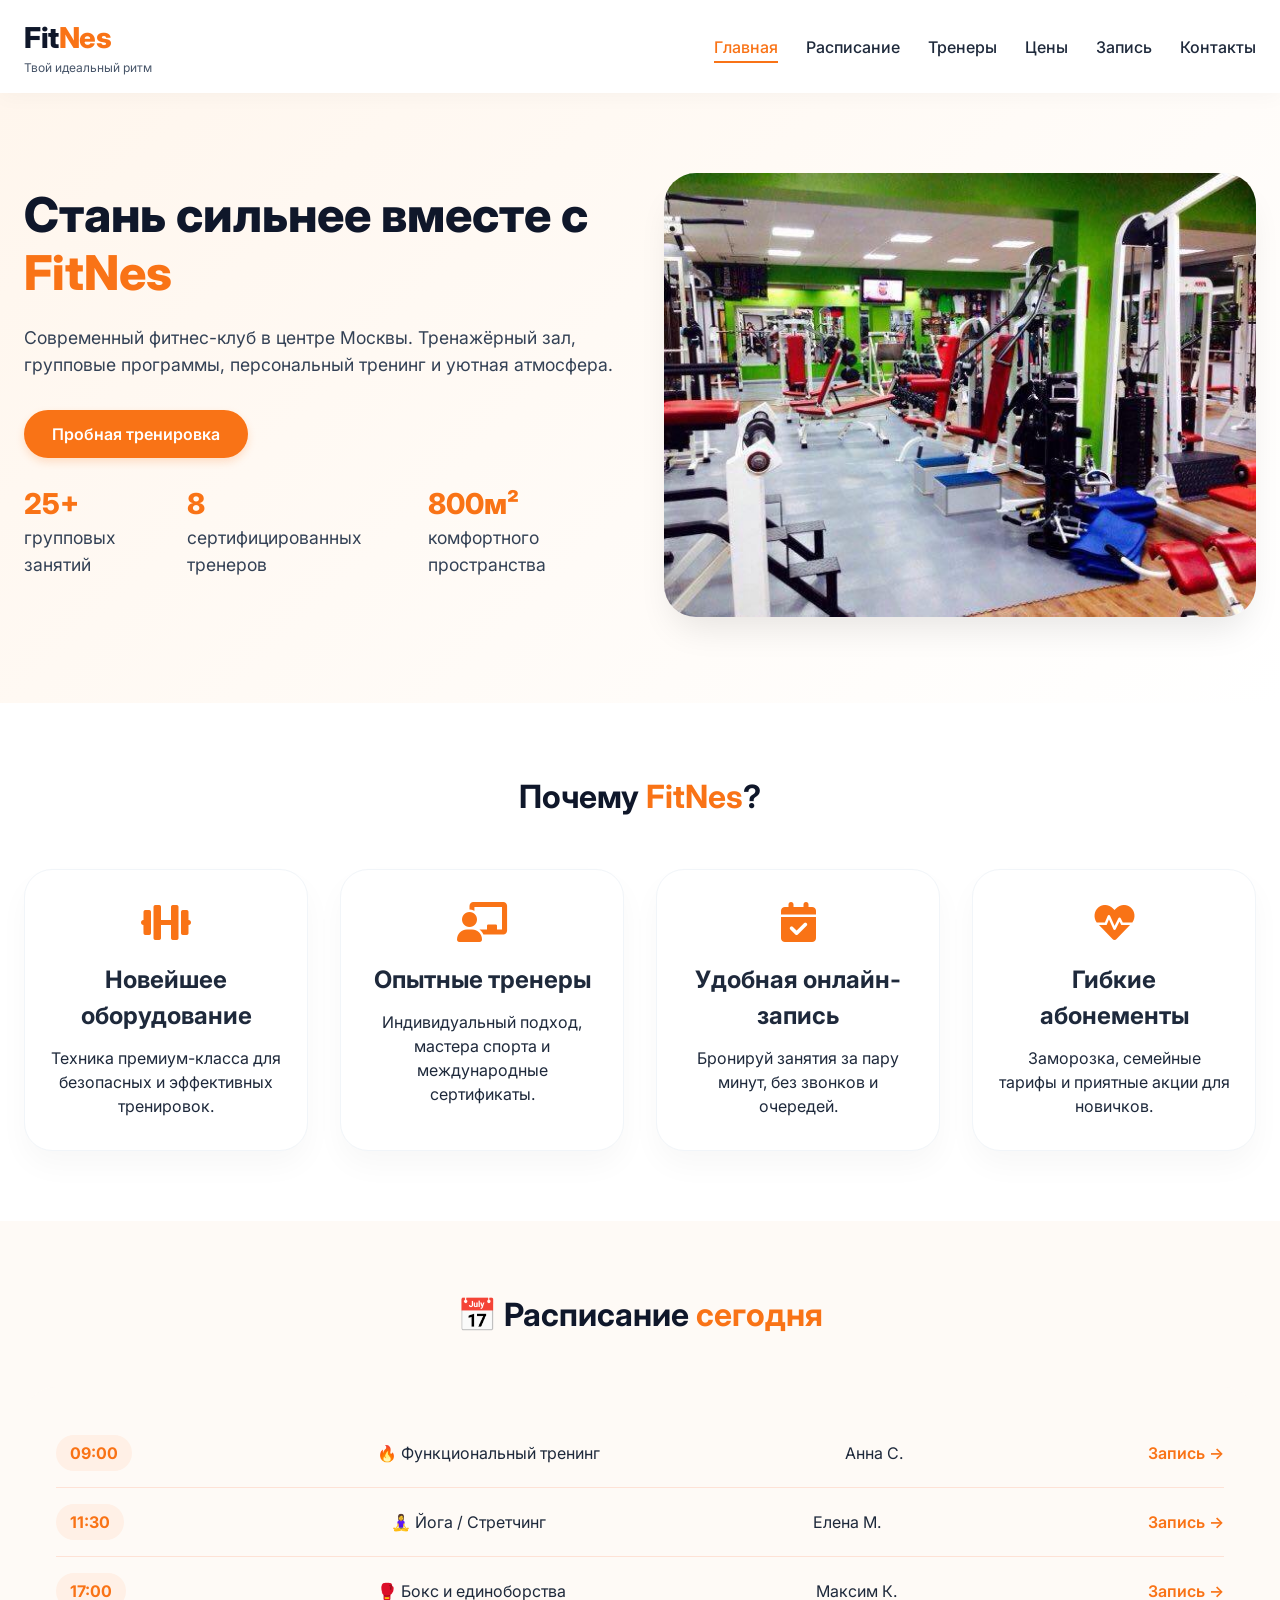
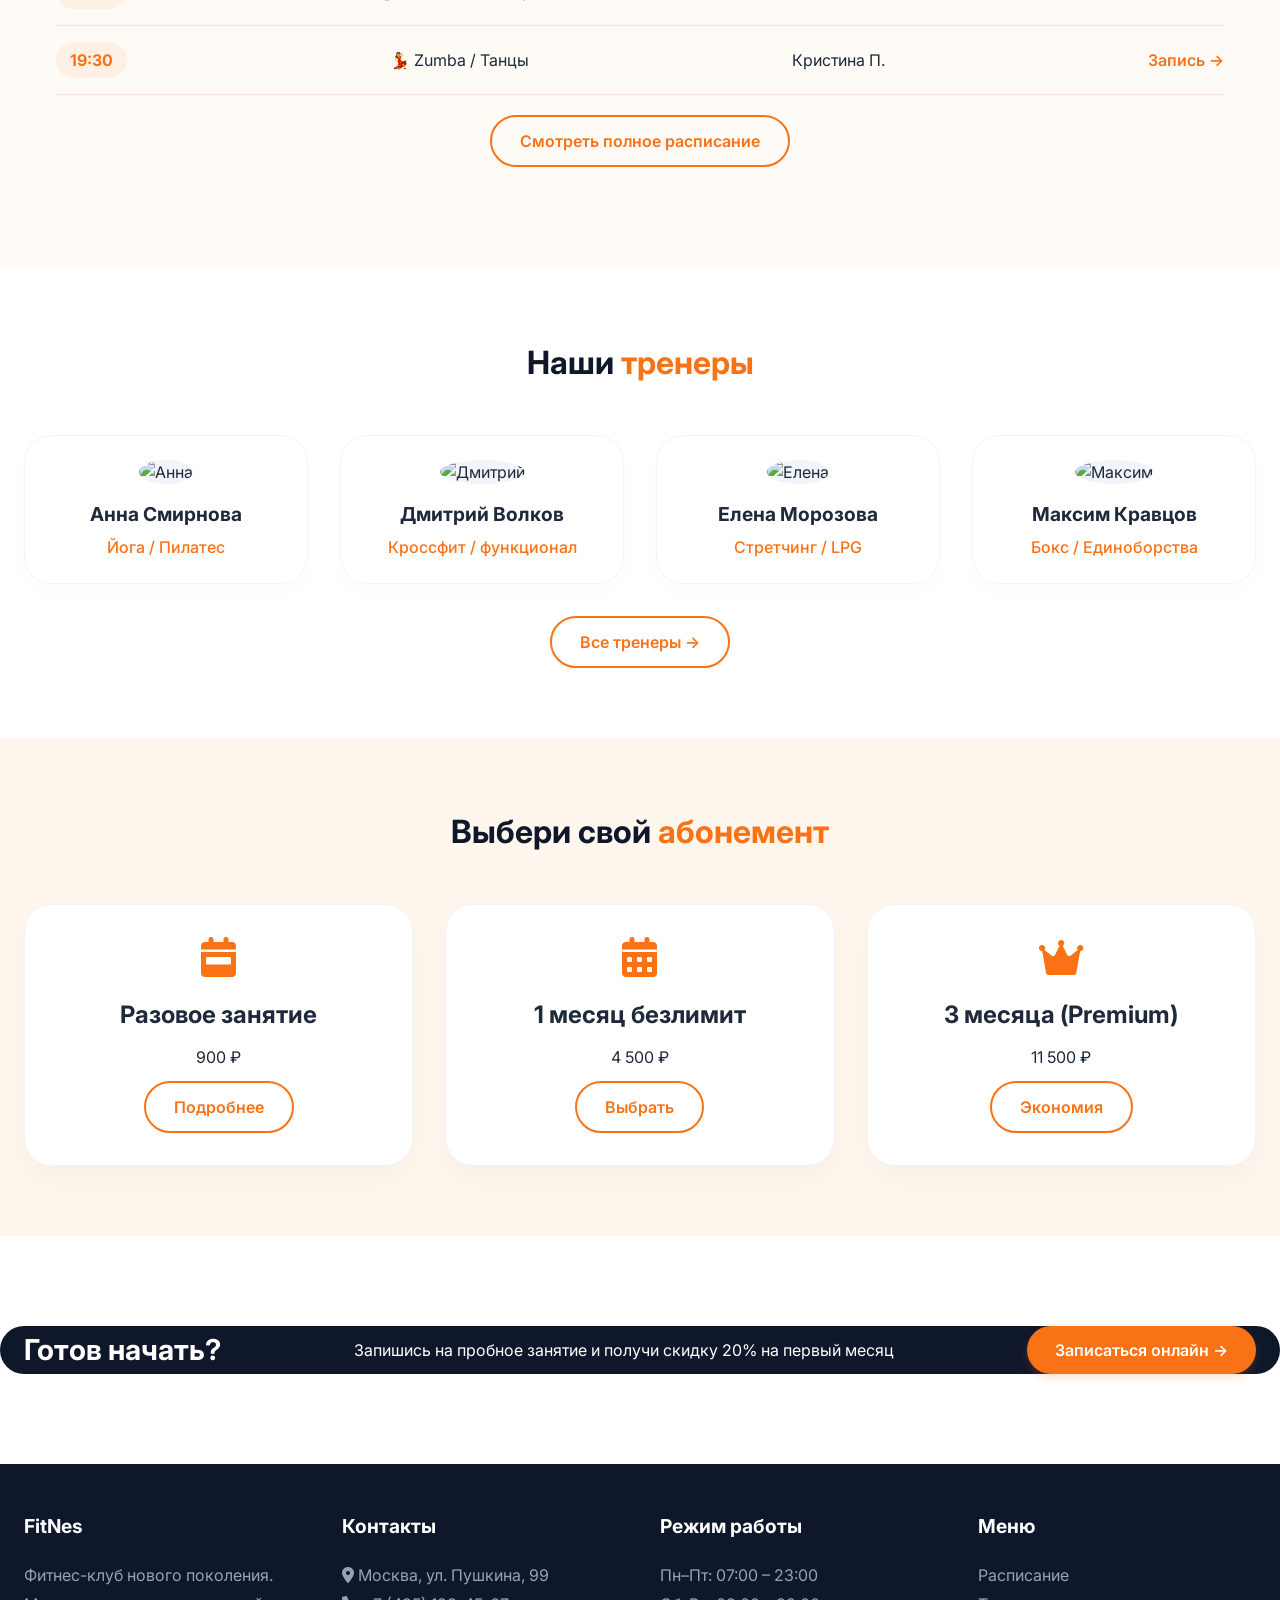
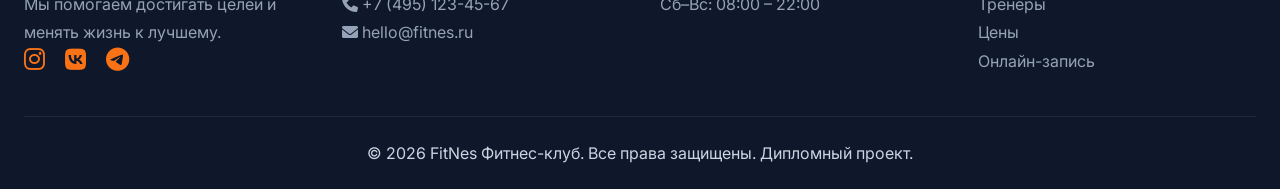
==== commit 45fd9a2b: "Update index.html" ====
--- a/index.html
+++ b/index.html
@@ -404,7 +404,7 @@
                 </div>
             </div>
             <div class="hero-image">
-                <img src="https://placehold.co/600x450/e2e8f0/f97316?text=FitNes+Gym" alt="FitNes фитнес зал">
+                <img src="gym.jpg" alt="FitNes фитнес зал">
             </div>
         </div>
     </section>
